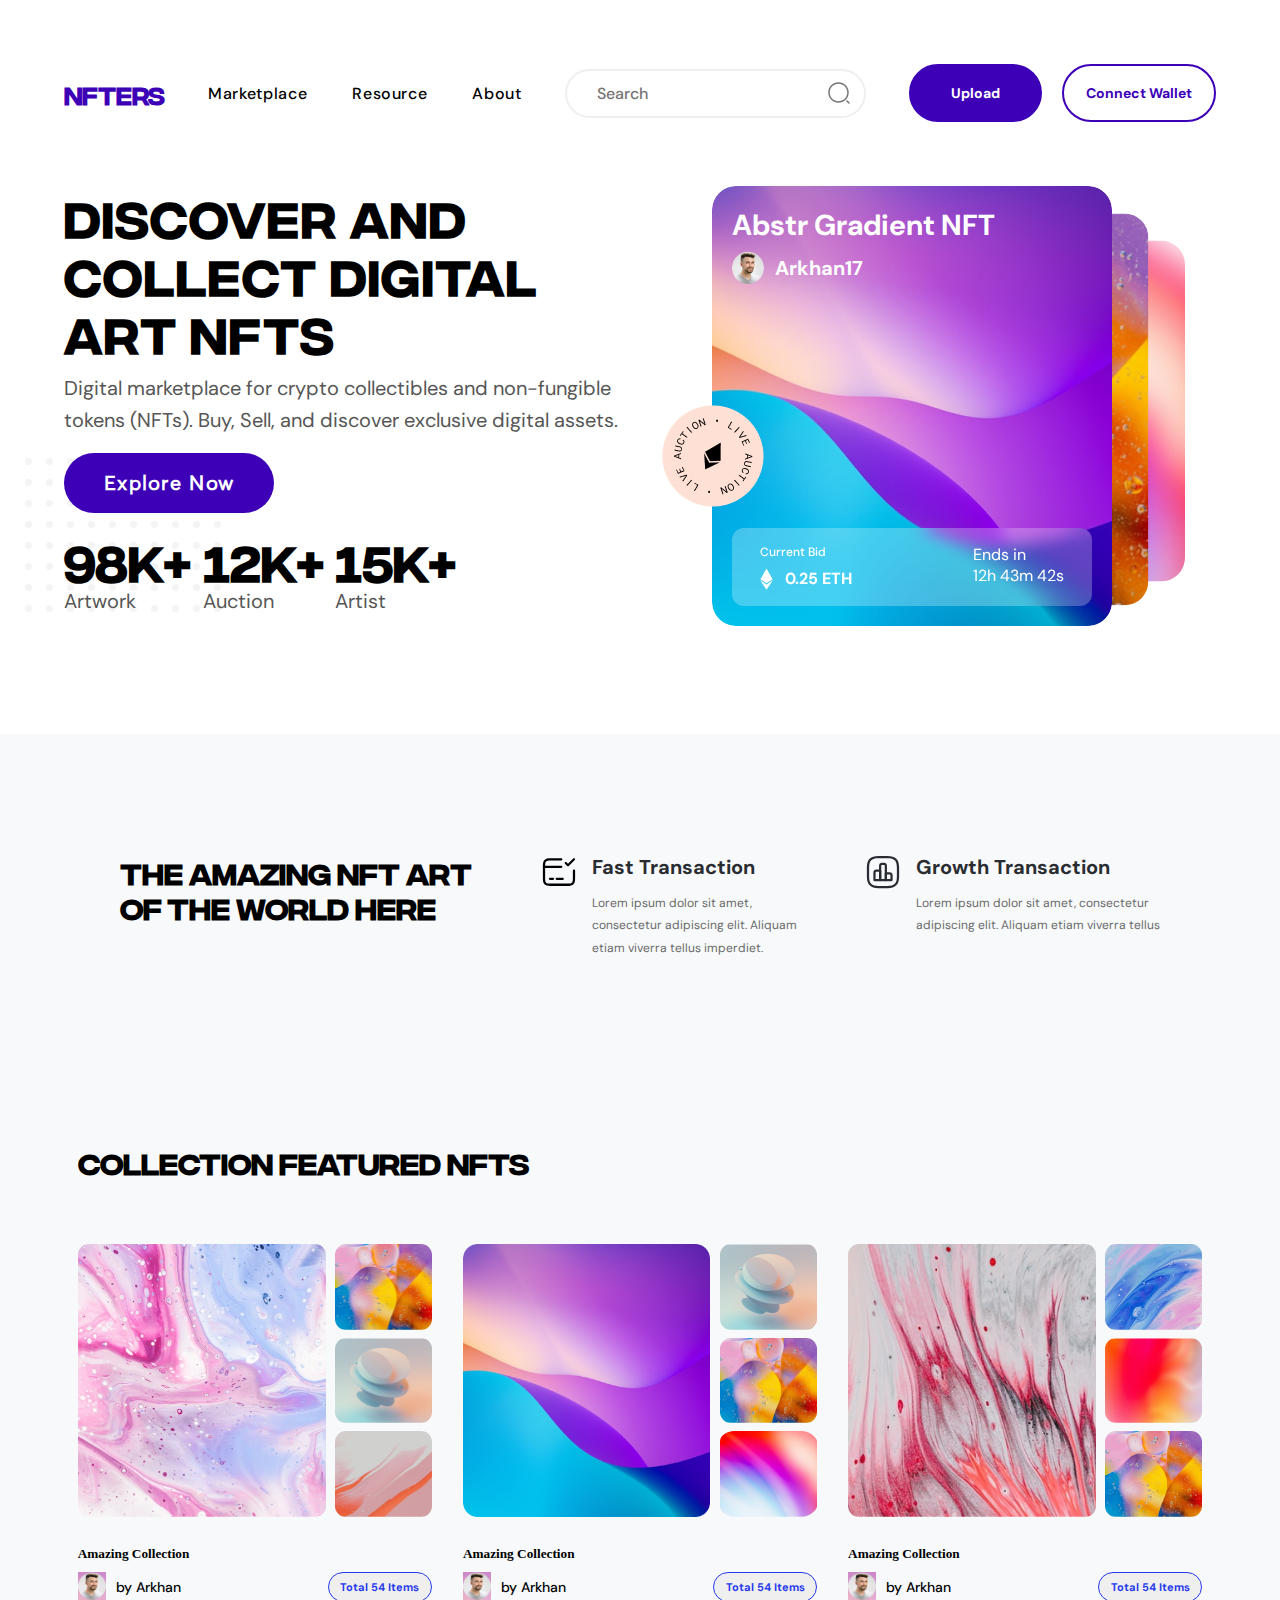
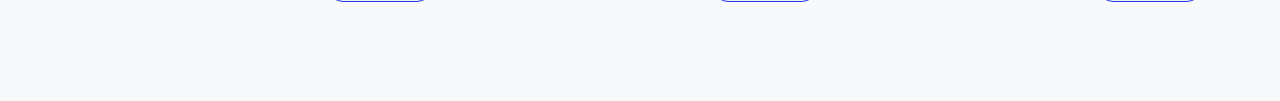
==== index.html @ 4dce80c6 "changes" ====
<!DOCTYPE html>
<html lang="en">
  <head>
    <meta charset="UTF-8" />
    <meta name="viewport" content="width=device-width, initial-scale=1.0" />
    <title>FE3Project</title>
    <link rel="stylesheet" href="style.css" />
    <link rel="stylesheet" href="reset.css" />
  </head>
  <body>
    <div class="dots"><img src="hero_assets/Dot.png" alt="" /></div>
    <div class="top_menu">
      <a href="#" class="top_menu_logo">NFTERS</a>

      <img
        class="top_menu_toggle_icon_menu"
        src="top_menu_assets/icon-menu.svg"
        alt=""
      />

      <nav class="top_menu_nav" id="top-menu-nav-list">
        <ul class="top_menu_nav_list">
          <li class="top_menu_nav_list_item"><a href="#">Marketplace</a></li>
          <li class="top_menu_nav_list_item"><a href="#">Resource</a></li>
          <li class="top_menu_nav_list_item"><a href="#">About</a></li>
        </ul>
      </nav>
      <div class="top_menu_search_container">
        <input
          type="text"
          class="top_menu_search_container_input"
          placeholder="Search"
        />
        <img
          src="top_menu_assets/search-normal-1 1.svg"
          class="top_menu_search_container_icon"
        />
      </div>
      <div class="top_menu_btn">
        <button class="top_menu_btn_upload">Upload</button>
        <button class="top_menu_btn_connect">Connect Wallet</button>
      </div>
    </div>
    <div class="hero">
      <div class="hero_left">
        <div class="hero_left_title">DISCOVER AND COLLECT DIGITAL ART NFTS</div>
        <div class="hero_left_text">
          Digital marketplace for crypto collectibles and non-fungible tokens
          (NFTs). Buy, Sell, and discover exclusive digital assets.
        </div>
        <button class="hero_left_btn">Explore Now</button>
        <div class="hero_left_data">
          <div class="hero_left_data_item">
            98K+
            <div class="hero_left_data_item_sub">Artwork</div>
          </div>
          <div class="hero_left_data_item">
            12K+
            <div class="hero_left_data_item_sub">Auction</div>
          </div>
          <div class="hero_left_data_item">
            15K+
            <div class="hero_left_data_item_sub">Artist</div>
          </div>
        </div>
      </div>
      <div class="hero_right">
        <div class="hero_right_img3"></div>
        <div class="hero_right_img2"></div>
        <div class="hero_right_img1">
          <div class="hero_right_img1_ellipse">
            <img src="hero_assets/Group 83.png" alt="" />
          </div>
          <div class="hero_right_img1_box_top">
            <div class="hero_right_img1_box_top_title">Abstr Gradient NFT</div>
            <div class="hero_right_img1_box_top_user">
              <div class="hero_right_img1_box_top_user_img"></div>
              <div class="hero_right_img1_box_top_user_name">Arkhan17</div>
            </div>
          </div>
          <div class="hero_right_img1_box_down">
            <div class="hero_right_img1_box_down_overlay"></div>
            <div class="hero_right_img1_box_down_current">
              <div class="hero_right_img1_box_down_current_text">
                Current Bid
              </div>
              <div class="hero_right_img1_box_down_current_crypto">
                <img src="hero_assets/ethereum 2.svg" /><span
                  class="hero_right_img1_box_down_current_value"
                  >0.25 ETH</span
                >
              </div>
            </div>
            <div class="hero_right_img1_box_down_ends">
              <div class="hero_right_img_box_down_ends_text">Ends in</div>
              <div class="hero_right_img_box_down_ends_time">12h 43m 42s</div>
            </div>
          </div>
        </div>
      </div>
    </div>

    <!-- Amazing NFT -->
    <div class="amazing-nft">
      <div class="amazing-nft-left">
        <h1 class="amazing-nft-left-title">
          The amazing NFT art<br />of the world here
        </h1>
      </div>
      <div class="amazing-nft-center">
        <img
          class="amazing-nft-center-icon"
          src="./amazing_nft/card-tick.svg"
          alt=""
        />
        <div class="amazing-nft-center-text">
          <h3>Fast Transaction</h3>
          <p>
            Lorem ipsum dolor sit amet,<br />consectetur adipiscing elit.
            Aliquam<br />etiam viverra tellus imperdiet.
          </p>
        </div>
      </div>
      <div class="amazing-nft-right">
        <img
          class="amazing-nft-right-icon"
          src="./amazing_nft/chart-square.svg"
          alt=""
        />
        <div class="amazing-nft-right-text">
          <h3>Growth Transaction</h3>
          <p>
            Lorem ipsum dolor sit amet, consectetur<br />adipiscing elit.
            Aliquam etiam viverra tellus
          </p>
        </div>
      </div>
    </div>


    <!-- collection section -->
    <div class="collection">
      <div class="collection__site">
        <h3 class="hero_left_data_item2">Collection Featured NFTs</h3>
        <div class="collection__container">
          <div class="user_collection">
            <div class="user_collection__grid">
              <img class="large-img" src="hero_assets/unsplash-1.png" alt="">
              <div class="small-images">
                <img src="hero_assets/unsplash-2.png" alt="">
                <img src="hero_assets/unsplash-3.png" alt="">
                <img src="hero_assets/unsplash-4.png" alt="">
              </div>
            </div>
            <div class="user_collection__info">
              <h5 class="h5">Amazing Collection</h5>
              <div class="details">
                <div class="user-info">
                  <img src="hero_assets/Ellipse 95.png" alt="">
                  <div class="by">by Arkhan</div>
                </div>
                <button class="collectionBtn">Total 54 Items</button>
              </div>
            </div>
          </div>
  
          <div class="user_collection">
            <div class="user_collection__grid">
              <img class="large-img" src="hero_assets/unsplash_E8Ufcyxz514.png" alt="">
              <div class="small-images">
                <img src="hero_assets/unsplash-3.png" alt="">
                <img src="hero_assets/unsplash-2.png" alt="">
                <img src="hero_assets/unsplash-7.png" alt="">
              </div>
            </div>
            <div class="user_collection__info">
              <h5 class="h5">Amazing Collection</h5>
              <div class="details">
                <div class="user-info">
                  <img src="hero_assets/Ellipse 95.png" alt="">
                  <div class="by">by Arkhan</div>
                </div>
                <button class="collectionBtn">Total 54 Items</button>
              </div>
            </div>
          </div>
  
          <div class="user_collection">
            <div class="user_collection__grid">
              <img class="large-img" src="hero_assets/unsplash-8.png" alt="">
              <div class="small-images">
                <img src="hero_assets/unsplash-9.png" alt="">
                <img src="hero_assets/unsplash-10.png" alt="">
                <img src="hero_assets/unsplash-2.png" alt="">
              </div>
  
            </div>
            <div class="user_collection__info">
              <h5 class="h5">Amazing Collection</h5>
              <div class="details">
                <div class="user-info">
                  <img src="hero_assets/Ellipse 95.png" alt="">
                  <div class="by">by Arkhan</div>
                </div>
                <button class="collectionBtn">Total 54 Items</button>
              </div>
            </div>
          </div>
        </div>
      </div>
    </div>

  </body>
  <script src="script.js"></script>
</html>
---- style.css ----
@import url("https://fonts.googleapis.com/css2?family=DM+Sans:opsz,wght@9..40,400;9..40,500;9..40,600;9..40,700;9..40,800&display=swap");
@font-face {
  font-family: "Integral CF";
  src: url(fonts/IntegralCF-Regular.otf);
}
@font-face {
  font-family: "Averta Demo";
  src: url(fonts/AvertaDemo-Regular.otf);
}
/*Top Menu*/
/*Amaze NFT*/
/*Collection Over*/
/*Collection NFT*/
/*Discover*/
/*Footer*/
/*Top_Menu*/
.dots {
  position: absolute;
  transform: translate(25px, 394px);
  z-index: -1;
}

.top_menu {
  margin: 5%;
  display: flex;
  flex-wrap: wrap;
  justify-content: space-between;
  align-items: center;
  /*Nav*/
}
.top_menu_logo {
  font-family: "Integral CF", sans-serif;
  color: #3d00b7;
  font-size: 1.5rem;
  font-weight: 700;
  text-decoration: none;
}
.top_menu_toggle_icon_close_menu {
  display: none;
}
.top_menu_toggle_icon_menu {
  display: none;
}
.top_menu_nav_list {
  display: flex;
  gap: clamp(1rem, 5vh, 2.938rem);
  list-style: none;
  align-items: baseline;
  margin: 0;
  font-size: 1rem;
  font-weight: 500;
  letter-spacing: 0.64px;
  font-family: "DM Sans", sans-serif;
}
.top_menu_nav_list_item a {
  text-decoration: none;
  color: #000000;
}
.top_menu_nav_list_item a:hover {
  color: #3d00b7;
}
.top_menu_nav_list_item a:focus {
  color: #3d00b7;
}
.top_menu_search_container {
  display: flex;
  flex-wrap: wrap;
  align-items: center;
  gap: 10px;
  border: 2px solid #efefef;
  border-radius: 100px;
}
.top_menu_search_container_input {
  border: none;
  outline: none;
  color: #c0c0c0;
  font-family: "DM Sans", sans-serif;
  font-size: 1rem;
  font-weight: 500;
  margin: 12px 30px;
}
.top_menu_search_container_icon {
  width: 24px;
  height: 24px;
  margin-right: 13px;
}
.top_menu_btn {
  display: flex;
  gap: 20px;
}
.top_menu_btn button {
  border-radius: 60px;
  font-family: "DM Sans", sans-serif;
  font-size: 0.875rem;
  font-weight: 700;
}
.top_menu_btn_upload {
  background-color: #3d00b7;
  color: #ffffff;
  border: 2px solid #3d00b7;
  padding: 18px 40px;
}
.top_menu_btn_upload:hover {
  background-color: #ffffff;
  color: #3d00b7;
}
.top_menu_btn_connect {
  background-color: #ffffff;
  color: #3d00b7;
  border: 2px solid #3d00b7;
  padding: 18px 22px;
}
.top_menu_btn_connect:hover {
  color: #ffffff;
  background-color: #3d00b7;
}

/*Hero*/
.hero {
  margin: 5%;
  display: flex;
  flex-wrap: wrap-reverse;
  justify-content: space-between;
}
.hero_left {
  flex-basis: 50%;
}
.hero_left_title {
  font-size: 3rem;
  font-weight: 700;
  color: #000000;
  font-family: "Integral CF", sans-serif;
  letter-spacing: 2px;
  margin-bottom: 2%;
}
.hero_left_text {
  font-family: "DM Sans", sans-serif;
  color: #565656;
  font-size: 1.25rem;
  font-weight: 400;
  line-height: 160%;
  margin-bottom: 3%;
}
.hero_left_btn {
  background-color: #3d00b7;
  color: #ffffff;
  border: #3d00b7;
  padding: 18px 40px;
  border-radius: 60px;
  font-family: "Averta Demo", sans-serif;
  font-size: 1.25rem;
  font-weight: 700;
  letter-spacing: 1.3px;
  margin-bottom: 3%;
}
.hero_left_btn:hover {
  color: #3d00b7;
  background-color: #ffffff;
  border: 2px solid #3d00b7;
}
.hero_left_data {
  display: flex;
  gap: 2%;
}
.hero_left_data_item2 {
  font-family: "Integral CF", sans-serif;
  color: #000000;
  font-size: 1.8rem;
  font-weight: 700;
}
.hero_left_data_item {
  font-family: "Integral CF", sans-serif;
  color: #000000;
  font-size: 3rem;
  font-weight: 700;
}
.hero_left_data_item_sub {
  color: #565656;
  font-family: "DM Sans", sans-serif;
  font-size: 1.25rem;
  font-weight: 400;
}
.hero_right {
  display: flex;
  gap: 1%;
}
.hero_right_img3 {
  background-image: url(hero_assets/unsplash_tZCrFpSNiIQ.png);
  background-repeat: no-repeat;
  background-position: center;
  background-size: cover;
  border-radius: 24px;
  min-width: 310px;
  height: 341px;
}
.hero_right_img2 {
  background-image: url(hero_assets/unsplash_pVoEPpLw818.png);
  background-repeat: no-repeat;
  background-position: center;
  background-size: cover;
  border-radius: 24px;
  min-width: 356px;
  height: 391.6px;
}
.hero_right_img1 {
  position: relative;
  background-image: url(hero_assets/unsplash_E8Ufcyxz514.png);
  background-repeat: no-repeat;
  background-position: center;
  background-size: cover;
  border-radius: 24px;
  min-width: 400px;
  height: 440px;
}
.hero_right_img1_ellipse {
  position: absolute;
  bottom: 23%;
  left: -17%;
}
.hero_right_img1_box_top {
  font-family: "DM Sans", sans-serif;
  margin: 5%;
  color: #ffffff;
  font-weight: 700;
}
.hero_right_img1_box_top_title {
  font-size: 1.8rem;
  margin-bottom: 2%;
}
.hero_right_img1_box_top_user {
  display: flex;
  align-items: center;
  gap: 3%;
}
.hero_right_img1_box_top_user_name {
  font-size: 1.25rem;
}
.hero_right_img1_box_top_user_img {
  background-image: url(hero_assets/Ellipse\ 95.png);
  border-radius: 32.821px;
  width: 32px;
  height: 32.821px;
}
.hero_right_img1_box_down {
  color: #ffffff;
  font-family: "DM Sans", sans-serif;
  display: flex;
  position: absolute;
  inset: auto 0px 0px 0px;
  justify-content: space-between;
  padding: 4% 7%;
  margin: 5%;
  -webkit-backdrop-filter: blur(8px);
          backdrop-filter: blur(8px);
  border-radius: 12px;
  box-shadow: inset 0 0 0 200px rgba(255, 255, 255, 0.08);
}
.hero_right_img1_box_down_overlay {
  border-radius: 12px;
  position: absolute;
  top: 0;
  left: 0;
  width: 100%;
  height: 100%;
  background: rgba(255, 255, 255, 0.2);
}
.hero_right_img1_box_down_current {
  width: 50%;
}
.hero_right_img1_box_down_current_text {
  font-size: 0.75rem;
  font-weight: 500;
  margin-bottom: 5%;
}
.hero_right_img1_box_down_current_crypto {
  display: flex;
  gap: 8%;
}
.hero_right_img1_box_down_current_value {
  font-size: 1rem;
  font-weight: 700;
}
.hero_right_img1_box_down_ends_text {
  font-size: 0.75rem;
  font-weight: 500;
  margin-bottom: 5%;
}
.hero_right_img1_box_down_ends_time {
  font-size: 1rem;
  font-weight: 700;
}

@media (max-width: 600px) {
  .top_menu {
    margin-left: 11px;
    margin-right: 11px;
    margin-top: 11px;
    justify-content: space-between;
  }
  .top_menu_toggle_icon_menu {
    display: block;
  }
  .top_menu_nav {
    z-index: 0;
    display: none;
    inset: 0rem 0rem 0rem auto;
    background: #ffffff;
    width: 40%;
    box-shadow: 0 0 0.5em rgba(0, 0, 0, 0.25), 0 0 0 100vmax rgba(0, 0, 0, 0.75);
  }
  .top_menu_nav_list {
    flex-direction: column;
    gap: 13px;
    padding: 20px 20px 0 20px;
  }
  .top_menu_search_container {
    display: none;
  }
  .top_menu_btn {
    display: none;
  }
  .opened {
    display: block;
    position: absolute; /*attention*/
  }
  .active {
    display: block;
    z-index: 10;
  }
  .hide {
    display: none;
  }
  .hero_right_img1_ellipse {
    display: none;
  }
}
@media (max-width: 800px) {
  .top_menu {
    gap: 10%;
  }
  .top_menu_search_container {
    display: none;
  }
  .top_menu_btn {
    display: none;
  }
  .hero {
    flex-direction: column;
  }
  .hero_left {
    order: 1;
    display: flex;
    flex-direction: column;
  }
  .hero_left_title {
    order: 1;
  }
  .hero_left_text {
    order: 2;
  }
  .hero_left_data {
    order: 3;
  }
  .hero_left_btn {
    order: 4;
    display: block;
    margin: 5% auto;
  }
  .hero_right {
    flex-direction: column;
    order: 2;
    display: flex;
    gap: 2%;
    justify-content: center;
  }
}
@media (min-width: 1025px) {
  .hero_right_img3 {
    background-image: url(hero_assets/unsplash_tZCrFpSNiIQ.png);
    z-index: 10;
    width: 310px;
    height: 341px;
    position: absolute;
    transform: translate(-110%, 16%);
  }
  .hero_right_img2 {
    background-image: url(hero_assets/unsplash_pVoEPpLw818.png);
    z-index: 20;
    width: 356px;
    height: 391.6px;
    position: absolute;
    transform: translate(-119%, 7%);
  }
  .hero_right_img1 {
    position: absolute;
    background-image: url(hero_assets/unsplash_E8Ufcyxz514.png);
    z-index: 30;
    width: 400px;
    height: 440px;
    transform: translateX(-126%);
  }
}
.amazing-nft {
  margin-top: 120px;
  padding: 120px 120px;
  display: flex;
  justify-content: space-between;
  background: rgba(217, 224, 236, 0.2);
}
.amazing-nft-left-title {
  font-family: "Integral CF", sans-serif;
  color: #000000;
  font-size: 1.8rem;
  text-transform: uppercase;
  font-weight: 700;
}
.amazing-nft-center {
  display: inline;
}
.amazing-nft-center-icon {
  float: left;
  padding-right: 15px;
}
.amazing-nft-center-text {
  float: right;
}
.amazing-nft-center-text h3 {
  padding-bottom: 12px;
  font-family: "DM Sans", sans-serif;
  color: #292d32;
  font-size: 1.25rem;
}
.amazing-nft-center-text p {
  font-family: "DM Sans", sans-serif;
  font-size: 0.75rem;
  color: #696969;
  line-height: 22.4px;
}
.amazing-nft-right {
  display: inline;
}
.amazing-nft-right-icon {
  float: left;
  padding-right: 15px;
}
.amazing-nft-right-text {
  float: right;
}
.amazing-nft-right-text h3 {
  padding-bottom: 12px;
  font-family: "DM Sans", sans-serif;
  color: #292d32;
  font-size: 1.25rem;
}
.amazing-nft-right-text p {
  font-family: "DM Sans", sans-serif;
  font-size: 0.75rem;
  color: #696969;
  line-height: 22.4px;
}

.collection__site_h3 {
  width: 460px;
  height: 34px;
  flex-grow: 0;
  /* margin: 0 359px 55px 1px; */
  font-family: "Integral CF-bold";
  font-size: 28px;
  font-weight: bold;
  font-stretch: normal;
  font-style: normal;
  line-height: normal;
  letter-spacing: normal;
  text-align: left;
  color: #000;
}

.collection {
  background-color: rgba(217, 224, 236, 0.2);
}
.collection__site {
  max-width: 1440px;
  padding: 0 clamp(0.625rem, -16.2981rem + 26.4423vw, 7.5rem);
  margin: 0 auto;
  padding-top: 65px;
  padding-bottom: 99px;
  display: flex;
  flex-direction: column;
  gap: 65px;
}
.collection__container {
  display: flex;
  gap: 31px;
}
@media screen and (max-width: 768px) {
  .collection__container {
    flex-direction: column;
  }
}
.collection .user_collection {
  display: flex;
  flex: 1;
  flex-direction: column;
  max-width: 378.61px;
  gap: 29.34px;
}
@media screen and (max-width: 768px) {
  .collection .user_collection {
    max-width: 100%;
  }
}
.collection .user_collection__grid {
  display: flex;
  gap: 9.17px;
}
@media screen and (max-width: 1024px) {
  .collection .user_collection__grid {
    flex-direction: column;
  }
}
.collection .user_collection__grid .large-img {
  width: 70%;
  height: 272.27px;
  -o-object-fit: cover;
     object-fit: cover;
  border-radius: 11px;
}
@media screen and (max-width: 1024px) {
  .collection .user_collection__grid .large-img {
    width: 100%;
  }
}
.collection .user_collection__grid .small-images {
  width: 30%;
  display: flex;
  flex-direction: column;
  gap: 8.25px;
}
@media screen and (max-width: 1024px) {
  .collection .user_collection__grid .small-images {
    width: 100%;
    flex-direction: row;
  }
}
.collection .user_collection__grid .small-images img {
  height: 85.26px;
  -o-object-fit: cover;
     object-fit: cover;
  border-radius: 11px;
}
@media screen and (max-width: 1024px) {
  .collection .user_collection__grid .small-images img {
    display: flex;
    width: 33.33%;
  }
}
.collection .user_collection__info {
  display: flex;
  flex-direction: column;
  gap: 10px;
}
.collection .user_collection__info .details {
  display: flex;
  justify-content: space-between;
}
.collection .user_collection__info .user-info {
  display: flex;
  gap: 10px;
}
.collection .user_collection__info .user-info img {
  width: 28px;
  height: 28px;
}
.collection .user_collection__info .user-info .by {
  font-family: "DM Sans", sans-serif;
  font-weight: 500;
  font-size: 0.875rem;
  color: #000;
  align-self: center;
}

.collectionBtn {
  font-family: "DM Sans", sans-serif;
  font-weight: 700;
  border-radius: 60px;
  border: 1px solid #2639ed;
  color: var(--palatinate-blue, #2639ed);
  font-size: 0.68756rem;
  font-style: normal;
  line-height: normal;
  padding: 7.17px 11.41px;
  height: 30px;
}
.collectionBtn:hover {
  color: #fff;
  background-color: #2639ed;
}/*# sourceMappingURL=style.css.map */
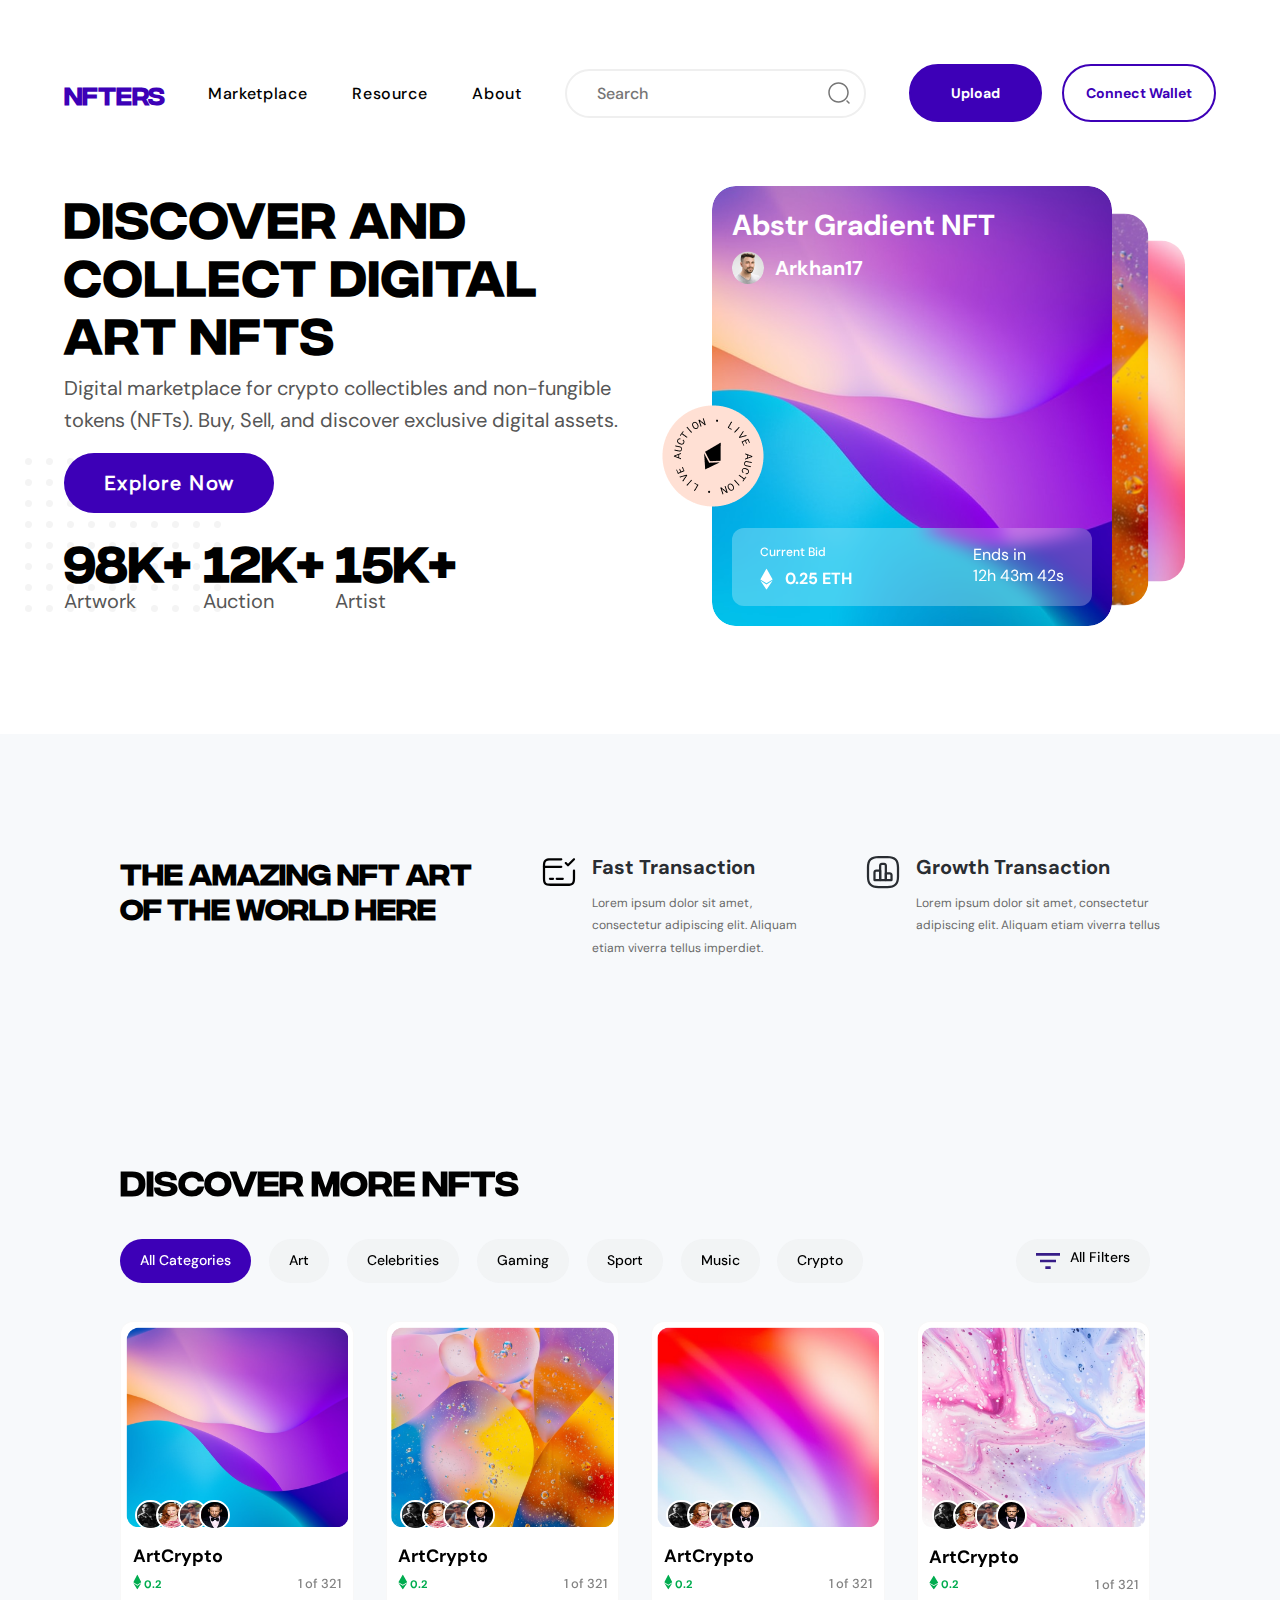
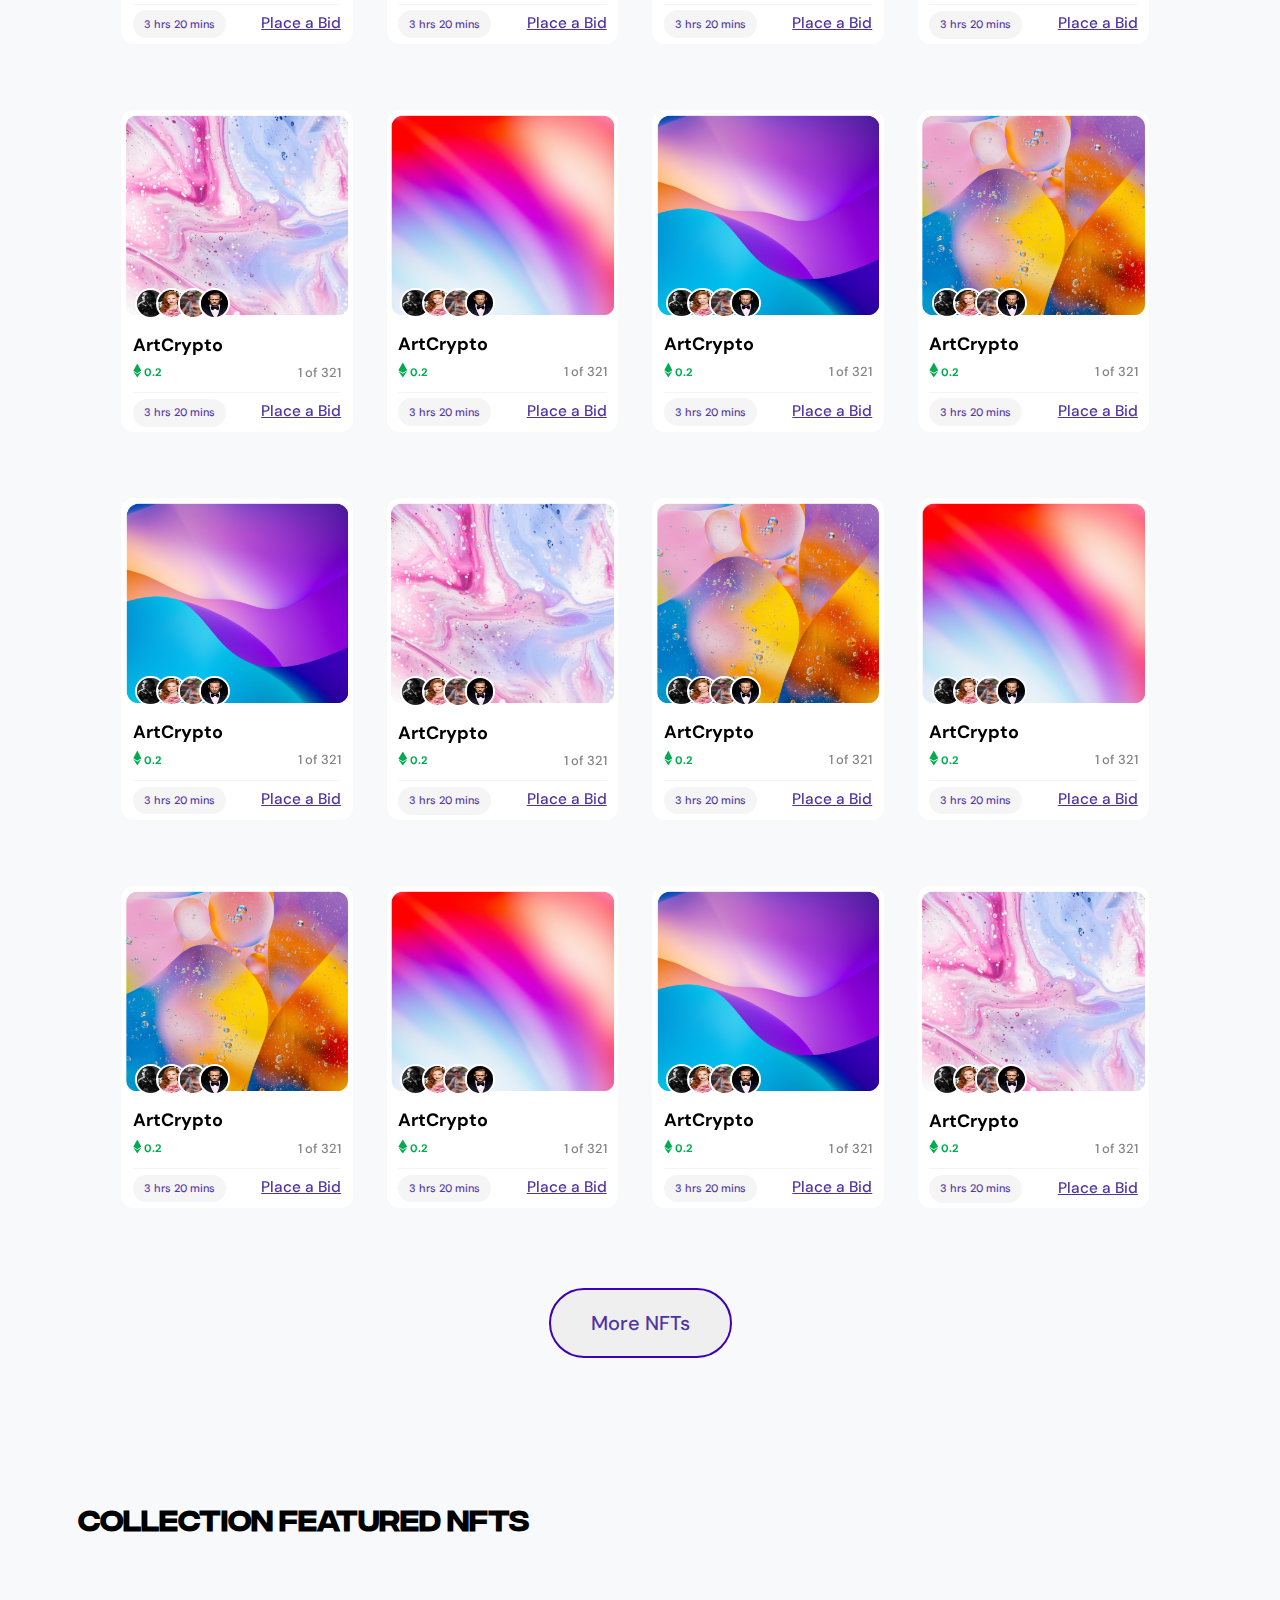
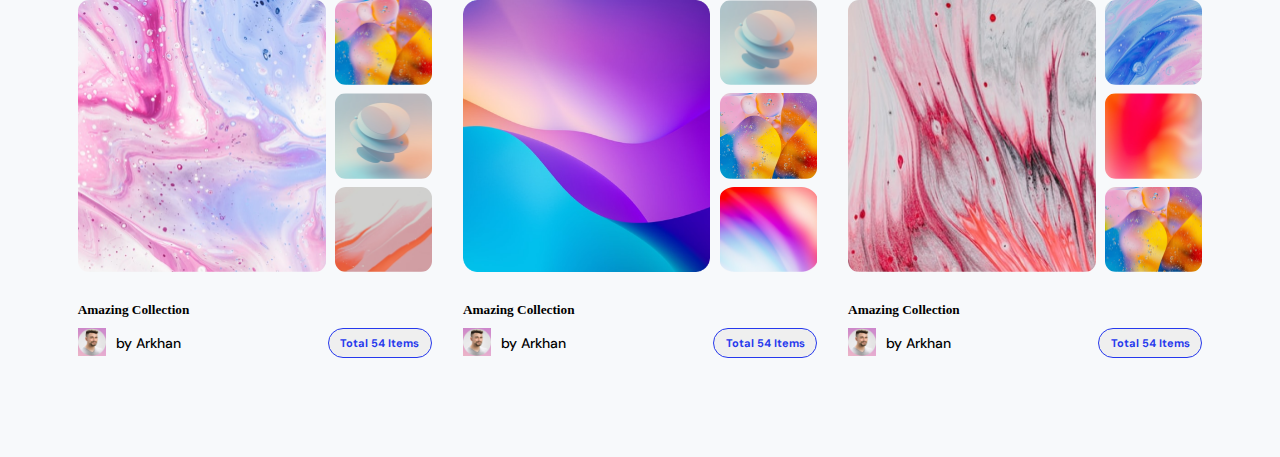
==== commit bda03798: "changes" ====
--- a/index.html
+++ b/index.html
@@ -137,6 +137,84 @@
       </div>
     </div>
 
+    <!-- Discover more NFTS -->
+    <div class="disc-nft">
+      <div class="disc-nft-ctr">
+        <div class="disc-nft-ctr-header">
+          <h3 class="disc-nft-ctr-header-title">DISCOVER MORE NFTS</h3>
+        </div>
+        <div class="disc-nft-ctr-cat">
+          <!-- Tab links -->
+          <div class="disc-nft-ctr-cat-tab">
+            <div class="disc-nft-ctr-cat-tab-left">
+              <button class="disc-nft-ctr-cat-tab-left-tablinks" id="defaultTab"><span>All Categories</span></button>
+              <button class="disc-nft-ctr-cat-tab-left-tablinks">Art</button>
+              <button class="disc-nft-ctr-cat-tab-left-tablinks">Celebrities</button>
+              <button class="disc-nft-ctr-cat-tab-left-tablinks">Gaming</button>
+              <button class="disc-nft-ctr-cat-tab-left-tablinks">Sport</button>
+              <button class="disc-nft-ctr-cat-tab-left-tablinks">Music</button>
+              <button class="disc-nft-ctr-cat-tab-left-tablinks">Crypto</button>
+            </div>
+  
+            <div class="disc-nft-ctr-cat-tab-right">
+              <button class="disc-nft-ctr-cat-tab-right-filter">
+                <img class="disc-nft-ctr-cat-tab-right-filter-img"
+                  src="discover_more_nfts_assets/images/filter-results-button-1.svg" alt="nft filter image">
+                  <span>All Filters</span>
+              </button>
+            </div>
+          </div>
+  
+          <!-- Tab content -->
+          <div id="allcategories" class="disc-nft-ctr-cat-tabcontent">
+            <div class="disc-nft-ctr-cat-tabcontent-box">
+  
+            </div>
+          </div>
+  
+          <div id="art" class="disc-nft-ctr-cat-tabcontent">
+            <div class="disc-nft-ctr-cat-tabcontent-box">
+  
+            </div>
+          </div>
+  
+          <div id="celebrities" class="disc-nft-ctr-cat-tabcontent">
+            <div class="disc-nft-ctr-cat-tabcontent-box">
+  
+            </div>
+          </div>
+  
+          <div id="gaming" class="disc-nft-ctr-cat-tabcontent">
+            <div class="disc-nft-ctr-cat-tabcontent-box">
+  
+            </div>
+          </div>
+  
+          <div id="sport" class="disc-nft-ctr-cat-tabcontent">
+            <div class="disc-nft-ctr-cat-tabcontent-box">
+  
+            </div>
+          </div>
+  
+          <div id="music" class="disc-nft-ctr-cat-tabcontent">
+            <div class="disc-nft-ctr-cat-tabcontent-box">
+  
+            </div>
+          </div>
+  
+          <div id="crypto" class="disc-nft-ctr-cat-tabcontent">
+            <div class="disc-nft-ctr-cat-tabcontent-box">
+  
+            </div>
+          </div>
+        </div>
+      </div>
+      <div class="disc-nft-more">
+        <button class="disc-nft-more-btn">More NFTs</button>
+      </div>
+    </div>
+    <!-- End discover more nfts -->
+
 
     <!-- collection section -->
     <div class="collection">
--- a/style.css
+++ b/style.css
@@ -594,4 +594,1306 @@
 .collectionBtn:hover {
   color: #fff;
   background-color: #2639ed;
-}/*# sourceMappingURL=style.css.map */+}
+
+.collection__site_h3 {
+  width: 460px;
+  height: 34px;
+  flex-grow: 0;
+  /* margin: 0 359px 55px 1px; */
+  font-family: "Integral CF-bold";
+  font-size: 28px;
+  font-weight: bold;
+  font-stretch: normal;
+  font-style: normal;
+  line-height: normal;
+  letter-spacing: normal;
+  text-align: left;
+  color: #000;
+}
+
+.collection {
+  background-color: rgba(217, 224, 236, 0.2);
+}
+.collection__site {
+  max-width: 1440px;
+  padding: 0 clamp(0.625rem, -16.2981rem + 26.4423vw, 7.5rem);
+  margin: 0 auto;
+  padding-top: 65px;
+  padding-bottom: 99px;
+  display: flex;
+  flex-direction: column;
+  gap: 65px;
+}
+.collection__container {
+  display: flex;
+  gap: 31px;
+}
+@media screen and (max-width: 768px) {
+  .collection__container {
+    flex-direction: column;
+  }
+}
+.collection .user_collection {
+  display: flex;
+  flex: 1;
+  flex-direction: column;
+  max-width: 378.61px;
+  gap: 29.34px;
+}
+@media screen and (max-width: 768px) {
+  .collection .user_collection {
+    max-width: 100%;
+  }
+}
+.collection .user_collection__grid {
+  display: flex;
+  gap: 9.17px;
+}
+@media screen and (max-width: 1024px) {
+  .collection .user_collection__grid {
+    flex-direction: column;
+  }
+}
+.collection .user_collection__grid .large-img {
+  width: 70%;
+  height: 272.27px;
+  -o-object-fit: cover;
+     object-fit: cover;
+  border-radius: 11px;
+}
+@media screen and (max-width: 1024px) {
+  .collection .user_collection__grid .large-img {
+    width: 100%;
+  }
+}
+.collection .user_collection__grid .small-images {
+  width: 30%;
+  display: flex;
+  flex-direction: column;
+  gap: 8.25px;
+}
+@media screen and (max-width: 1024px) {
+  .collection .user_collection__grid .small-images {
+    width: 100%;
+    flex-direction: row;
+  }
+}
+.collection .user_collection__grid .small-images img {
+  height: 85.26px;
+  -o-object-fit: cover;
+     object-fit: cover;
+  border-radius: 11px;
+}
+@media screen and (max-width: 1024px) {
+  .collection .user_collection__grid .small-images img {
+    display: flex;
+    width: 33.33%;
+  }
+}
+.collection .user_collection__info {
+  display: flex;
+  flex-direction: column;
+  gap: 10px;
+}
+.collection .user_collection__info .details {
+  display: flex;
+  justify-content: space-between;
+}
+.collection .user_collection__info .user-info {
+  display: flex;
+  gap: 10px;
+}
+.collection .user_collection__info .user-info img {
+  width: 28px;
+  height: 28px;
+}
+.collection .user_collection__info .user-info .by {
+  font-family: "DM Sans", sans-serif;
+  font-weight: 500;
+  font-size: 0.875rem;
+  color: #000;
+  align-self: center;
+}
+
+.collectionBtn {
+  font-family: "DM Sans", sans-serif;
+  font-weight: 700;
+  border-radius: 60px;
+  border: 1px solid #2639ed;
+  color: var(--palatinate-blue, #2639ed);
+  font-size: 0.68756rem;
+  font-style: normal;
+  line-height: normal;
+  padding: 7.17px 11.41px;
+  height: 30px;
+}
+.collectionBtn:hover {
+  color: #fff;
+  background-color: #2639ed;
+}
+
+/* Discover More NFTs */
+.disc-nft {
+  width: 100%;
+  height: 100%;
+  background: rgba(217, 224, 236, 0.2);
+  -webkit-backdrop-filter: blur(25px);
+          backdrop-filter: blur(25px);
+  overflow-x: hidden;
+}
+.disc-nft-ctr {
+  width: 100%;
+  display: flex;
+  flex-flow: column nowrap;
+  margin: 40px 120px 47px 120px;
+}
+@media (max-width: 1220px) and (min-width: 1201px) {
+  .disc-nft-ctr {
+    margin: 40px 100px 47px 100px;
+  }
+}
+@media (max-width: 1200px) and (min-width: 1024px) {
+  .disc-nft-ctr {
+    margin: 40px 80px 47px 80px;
+  }
+}
+@media (max-width: 1023px) and (min-width: 801px) {
+  .disc-nft-ctr {
+    margin: 40px 60px 47px 60px;
+  }
+}
+@media (max-width: 800px) and (min-width: 601px) {
+  .disc-nft-ctr {
+    margin: 40px 40px 47px 40px;
+  }
+}
+@media (max-width: 600px) and (min-width: 481px) {
+  .disc-nft-ctr {
+    margin: 40px 20px 47px 20px;
+  }
+}
+@media (max-width: 480px) {
+  .disc-nft-ctr {
+    margin: 40px 20px 47px 20px;
+  }
+}
+.disc-nft-ctr-header {
+  width: 100%;
+  display: flex;
+  flex-flow: row wrap;
+  justify-content: flex-start;
+  margin: 40px 0 0 0;
+}
+.disc-nft-ctr-header-title {
+  color: #000;
+  font-family: "Integral CF", sans-serif;
+  font-size: 2.125rem;
+  font-style: normal;
+  font-weight: 700;
+  line-height: normal;
+}
+@media (max-width: 1220px) and (min-width: 1201px) {
+  .disc-nft-ctr-header-title {
+    font-size: 2.125rem;
+  }
+}
+@media (max-width: 1200px) and (min-width: 1024px) {
+  .disc-nft-ctr-header-title {
+    font-size: 2rem;
+  }
+}
+@media (max-width: 1023px) and (min-width: 801px) {
+  .disc-nft-ctr-header-title {
+    font-size: 1.875rem;
+  }
+}
+@media (max-width: 800px) and (min-width: 601px) {
+  .disc-nft-ctr-header-title {
+    font-size: 1.8rem;
+  }
+}
+@media (max-width: 600px) and (min-width: 481px) {
+  .disc-nft-ctr-header-title {
+    font-size: 1.625rem;
+  }
+}
+@media (max-width: 480px) {
+  .disc-nft-ctr-header-title {
+    font-size: 1.5rem;
+  }
+}
+.disc-nft-ctr-cat {
+  width: 100%;
+  display: flex;
+  flex-flow: column nowrap;
+  justify-content: flex-start;
+}
+.disc-nft-ctr-cat-tab {
+  overflow: hidden;
+  display: flex;
+  flex-flow: row wrap;
+  justify-content: space-between;
+  margin-top: 3%;
+}
+@media (max-width: 1220px) and (min-width: 1201px) {
+  .disc-nft-ctr-cat-tab {
+    width: 100%;
+  }
+}
+@media (max-width: 1200px) and (min-width: 1024px) {
+  .disc-nft-ctr-cat-tab {
+    width: 100%;
+  }
+}
+@media (max-width: 1023px) and (min-width: 801px) {
+  .disc-nft-ctr-cat-tab {
+    width: 100%;
+  }
+}
+@media (max-width: 800px) and (min-width: 601px) {
+  .disc-nft-ctr-cat-tab {
+    width: 100%;
+  }
+}
+@media (max-width: 600px) and (min-width: 481px) {
+  .disc-nft-ctr-cat-tab {
+    width: 100%;
+  }
+}
+@media (max-width: 480px) {
+  .disc-nft-ctr-cat-tab {
+    width: 100%;
+  }
+}
+.disc-nft-ctr-cat-tab-left {
+  width: 70%;
+  display: flex;
+  flex-flow: row wrap;
+  gap: 2%;
+}
+@media (max-width: 1220px) and (min-width: 1201px) {
+  .disc-nft-ctr-cat-tab-left {
+    width: 70%;
+    max-width: 70%;
+    display: flex;
+    flex-flow: row nowrap;
+    justify-content: flex-start;
+    align-items: center;
+    gap: 16px;
+    overflow-y: hidden;
+    overflow-x: scroll;
+  }
+}
+@media (max-width: 1200px) and (min-width: 1024px) {
+  .disc-nft-ctr-cat-tab-left {
+    width: 55%;
+    max-width: 55%;
+    display: flex;
+    flex-flow: row nowrap;
+    justify-content: flex-start;
+    align-items: center;
+    gap: 16px;
+    overflow-y: hidden;
+    overflow-x: scroll;
+  }
+}
+@media (max-width: 1023px) and (min-width: 801px) {
+  .disc-nft-ctr-cat-tab-left {
+    width: 55%;
+    max-width: 55%;
+    display: flex;
+    flex-flow: row nowrap;
+    justify-content: flex-start;
+    align-items: center;
+    gap: 16px;
+    overflow-y: hidden;
+    overflow-x: scroll;
+  }
+}
+@media (max-width: 800px) and (min-width: 601px) {
+  .disc-nft-ctr-cat-tab-left {
+    width: 60%;
+    max-width: 60%;
+    display: flex;
+    flex-flow: row nowrap;
+    justify-content: flex-start;
+    align-items: center;
+    gap: 16px;
+    overflow-y: hidden;
+    overflow-x: scroll;
+  }
+}
+@media (max-width: 600px) and (min-width: 481px) {
+  .disc-nft-ctr-cat-tab-left {
+    width: 50%;
+    max-width: 50%;
+    display: flex;
+    flex-flow: row nowrap;
+    justify-content: flex-start;
+    align-items: center;
+    gap: 16px;
+    overflow-y: hidden;
+    overflow-x: scroll;
+  }
+}
+@media (max-width: 480px) {
+  .disc-nft-ctr-cat-tab-left {
+    width: 45%;
+    max-width: 45%;
+    display: flex;
+    flex-flow: row nowrap;
+    justify-content: flex-start;
+    align-items: center;
+    overflow-y: hidden;
+    overflow-x: scroll;
+  }
+}
+.disc-nft-ctr-cat-tab-left-tablinks {
+  display: flex;
+  flex-flow: column nowrap;
+  justify-content: center;
+  align-items: center;
+  gap: 10px;
+  padding: 10px 20px;
+  color: #000;
+  font-family: "DM Sans", sans-serif;
+  font-size: 0.875rem;
+  font-style: normal;
+  font-weight: 500;
+  line-height: 17.452px;
+  background: rgba(220, 220, 220, 0.2);
+  border-radius: 100px;
+  border: none;
+  outline: none;
+  cursor: pointer;
+  /*
+  @media(max-width: 1220px) and (min-width: 1201px) {
+
+  }
+  */
+}
+.disc-nft-ctr-cat-tab-left-tablinks:hover {
+  color: #ffffff;
+  background: #3D00B7;
+}
+.disc-nft-ctr-cat-tab-left-tablinks.active {
+  color: #ffffff;
+  background: #3D00B7;
+}
+@media (max-width: 1200px) and (min-width: 1024px) {
+  .disc-nft-ctr-cat-tab-left-tablinks {
+    height: 38px;
+    padding: 5px 35px;
+    font-size: 0.75rem;
+    line-height: 10px;
+    border-radius: 50px;
+  }
+  .disc-nft-ctr-cat-tab-left-tablinks span {
+    width: 80px;
+  }
+}
+@media (max-width: 1023px) and (min-width: 801px) {
+  .disc-nft-ctr-cat-tab-left-tablinks {
+    height: 38px;
+    padding: 5px 35px;
+    font-size: 0.75rem;
+    line-height: 10px;
+    border-radius: 50px;
+  }
+  .disc-nft-ctr-cat-tab-left-tablinks span {
+    width: 80px;
+  }
+}
+@media (max-width: 800px) and (min-width: 601px) {
+  .disc-nft-ctr-cat-tab-left-tablinks {
+    height: 38px;
+    padding: 5px 35px;
+    font-size: 0.75rem;
+    line-height: 10px;
+    border-radius: 50px;
+  }
+  .disc-nft-ctr-cat-tab-left-tablinks span {
+    width: 80px;
+  }
+}
+@media (max-width: 600px) and (min-width: 481px) {
+  .disc-nft-ctr-cat-tab-left-tablinks {
+    height: 38px;
+    padding: 5px 35px;
+    font-size: 0.75rem;
+    line-height: 10px;
+    border-radius: 50px;
+  }
+  .disc-nft-ctr-cat-tab-left-tablinks span {
+    width: 80px;
+  }
+}
+@media (max-width: 480px) {
+  .disc-nft-ctr-cat-tab-left-tablinks {
+    height: 38px;
+    padding: 5px 35px;
+    font-size: 0.75rem;
+    line-height: 10px;
+    border-radius: 50px;
+  }
+  .disc-nft-ctr-cat-tab-left-tablinks span {
+    width: 80px;
+  }
+}
+.disc-nft-ctr-cat-tab-right {
+  width: 30%;
+  display: flex;
+  flex-flow: row wrap;
+  /*
+  @media(max-width: 1220px) and (min-width: 1201px) {
+
+  }
+  */
+}
+@media (max-width: 1200px) and (min-width: 1024px) {
+  .disc-nft-ctr-cat-tab-right {
+    width: 45%;
+    display: flex;
+    flex-flow: row wrap;
+    justify-content: center;
+  }
+}
+@media (max-width: 1023px) and (min-width: 801px) {
+  .disc-nft-ctr-cat-tab-right {
+    width: 45%;
+    display: flex;
+    flex-flow: row wrap;
+    justify-content: center;
+  }
+}
+@media (max-width: 800px) and (min-width: 601px) {
+  .disc-nft-ctr-cat-tab-right {
+    width: 40%;
+    display: flex;
+    flex-flow: row wrap;
+    justify-content: center;
+  }
+}
+@media (max-width: 600px) and (min-width: 481px) {
+  .disc-nft-ctr-cat-tab-right {
+    width: 50%;
+    display: flex;
+    flex-flow: row wrap;
+    justify-content: center;
+  }
+}
+@media (max-width: 480px) {
+  .disc-nft-ctr-cat-tab-right {
+    width: 55%;
+    display: flex;
+    flex-flow: row wrap;
+    justify-content: center;
+  }
+}
+.disc-nft-ctr-cat-tab-right-filter {
+  display: flex;
+  flex-flow: row wrap;
+  justify-content: flex-end;
+  gap: 10px;
+  padding: 10px 20px;
+  font-family: "DM Sans", sans-serif;
+  color: #000;
+  font-size: 14px;
+  font-style: normal;
+  font-weight: 500;
+  line-height: 17.452px;
+  background: rgba(220, 220, 220, 0.2);
+  border-radius: 100px;
+  border: none;
+  outline: none;
+  cursor: pointer;
+  /*
+  @media(max-width: 1220px) and (min-width: 1201px) {
+
+  }
+  */
+}
+.disc-nft-ctr-cat-tab-right-filter:hover, .disc-nft-ctr-cat-tab-right-filter.active {
+  color: #ffffff;
+  background: #3D00B7;
+}
+.disc-nft-ctr-cat-tab-right-filter-img {
+  width: 24px;
+  height: 24px;
+  filter: none;
+}
+.disc-nft-ctr-cat-tab-right-filter-img:hover, .disc-nft-ctr-cat-tab-right-filter-img.active {
+  filter: invert(100%) sepia(0%) saturate(0%) hue-rotate(0deg) brightness(100%) contrast(100%);
+}
+.disc-nft-ctr-cat-tab-right-filter:hover .disc-nft-ctr-cat-tab-right-filter-img, .disc-nft-ctr-cat-tab-right-filter.active .disc-nft-ctr-cat-tab-right-filter-img {
+  filter: invert(100%) sepia(0%) saturate(0%) hue-rotate(0deg) brightness(100%) contrast(100%);
+}
+@media (max-width: 1200px) and (min-width: 1024px) {
+  .disc-nft-ctr-cat-tab-right-filter {
+    height: 38px;
+    padding: 5px 35px;
+    font-size: 0.75rem;
+    line-height: 10px;
+    border-radius: 50px;
+  }
+  .disc-nft-ctr-cat-tab-right-filter span {
+    position: relative;
+    top: 8px;
+  }
+  .disc-nft-ctr-cat-tab-right-filter-img {
+    width: 20px;
+    height: 20px;
+    position: relative;
+    top: 4px;
+  }
+}
+@media (max-width: 1023px) and (min-width: 801px) {
+  .disc-nft-ctr-cat-tab-right-filter {
+    height: 38px;
+    padding: 5px 35px;
+    font-size: 0.75rem;
+    line-height: 10px;
+    border-radius: 50px;
+  }
+  .disc-nft-ctr-cat-tab-right-filter span {
+    position: relative;
+    top: 8px;
+  }
+  .disc-nft-ctr-cat-tab-right-filter-img {
+    width: 20px;
+    height: 20px;
+    position: relative;
+    top: 4px;
+  }
+}
+@media (max-width: 800px) and (min-width: 601px) {
+  .disc-nft-ctr-cat-tab-right-filter {
+    height: 38px;
+    padding: 5px 35px;
+    font-size: 0.75rem;
+    line-height: 10px;
+    border-radius: 50px;
+  }
+  .disc-nft-ctr-cat-tab-right-filter span {
+    position: relative;
+    top: 8px;
+  }
+  .disc-nft-ctr-cat-tab-right-filter-img {
+    width: 20px;
+    height: 20px;
+    position: relative;
+    top: 4px;
+  }
+}
+@media (max-width: 600px) and (min-width: 481px) {
+  .disc-nft-ctr-cat-tab-right-filter {
+    height: 38px;
+    padding: 5px 35px;
+    font-size: 0.75rem;
+    line-height: 10px;
+    border-radius: 50px;
+  }
+  .disc-nft-ctr-cat-tab-right-filter span {
+    position: relative;
+    top: 8px;
+  }
+  .disc-nft-ctr-cat-tab-right-filter-img {
+    width: 20px;
+    height: 20px;
+    position: relative;
+    top: 4px;
+  }
+}
+@media (max-width: 480px) {
+  .disc-nft-ctr-cat-tab-right-filter {
+    height: 38px;
+    padding: 5px 35px;
+    font-size: 0.75rem;
+    line-height: 10px;
+    border-radius: 50px;
+  }
+  .disc-nft-ctr-cat-tab-right-filter span {
+    position: relative;
+    top: 8px;
+  }
+  .disc-nft-ctr-cat-tab-right-filter-img {
+    width: 20px;
+    height: 20px;
+    position: relative;
+    top: 4px;
+  }
+}
+.disc-nft-ctr-cat-tabcontent {
+  display: none;
+  width: 83%;
+  padding: 0.5% 0 0 0;
+  overflow: hidden;
+}
+@media (max-width: 1220px) and (min-width: 1201px) {
+  .disc-nft-ctr-cat-tabcontent {
+    width: 82%;
+  }
+}
+@media (max-width: 1200px) and (min-width: 1024px) {
+  .disc-nft-ctr-cat-tabcontent {
+    width: 86%;
+  }
+}
+@media (max-width: 1023px) and (min-width: 801px) {
+  .disc-nft-ctr-cat-tabcontent {
+    width: 86%;
+  }
+}
+@media (max-width: 800px) and (min-width: 601px) {
+  .disc-nft-ctr-cat-tabcontent {
+    width: 90%;
+  }
+}
+@media (max-width: 600px) and (min-width: 481px) {
+  .disc-nft-ctr-cat-tabcontent {
+    width: 92%;
+  }
+}
+@media (max-width: 480px) {
+  .disc-nft-ctr-cat-tabcontent {
+    width: 100%;
+  }
+}
+.disc-nft-ctr-cat-tabcontent-box {
+  display: flex;
+  flex-flow: row wrap;
+  justify-content: flex-start;
+  gap: 2% 3%;
+}
+.disc-nft-ctr-cat-tabcontent-box-card {
+  width: 22%;
+  height: 100%;
+  border-radius: 13.165px;
+  border: 1.097px solid rgba(242, 242, 242, 0.5);
+  background: #ffffff;
+  margin: 3% 0;
+}
+@media (max-width: 1220px) and (min-width: 1201px) {
+  .disc-nft-ctr-cat-tabcontent-box-card {
+    width: 30%;
+  }
+}
+@media (max-width: 1200px) and (min-width: 1024px) {
+  .disc-nft-ctr-cat-tabcontent-box-card {
+    width: 48%;
+    height: 100%;
+    border-radius: 13.165px;
+    border: 1.097px solid rgba(242, 242, 242, 0.5);
+    background: #ffffff;
+    margin: 3% 0;
+  }
+}
+@media (max-width: 1023px) and (min-width: 801px) {
+  .disc-nft-ctr-cat-tabcontent-box-card {
+    width: 46%;
+    height: 100%;
+    border-radius: 13.165px;
+    border: 1.097px solid rgba(242, 242, 242, 0.5);
+    background: #ffffff;
+    margin: 3% 0;
+  }
+}
+@media (max-width: 800px) and (min-width: 601px) {
+  .disc-nft-ctr-cat-tabcontent-box-card {
+    width: 44%;
+    height: 100%;
+    border-radius: 13.165px;
+    border: 1.097px solid rgba(242, 242, 242, 0.5);
+    background: #ffffff;
+    margin: 3% 0;
+  }
+}
+@media (max-width: 600px) and (min-width: 481px) {
+  .disc-nft-ctr-cat-tabcontent-box-card {
+    width: 100%;
+    height: 100%;
+    border-radius: 13.165px;
+    border: 1.097px solid rgba(242, 242, 242, 0.5);
+    background: #ffffff;
+    margin: 3% 0;
+  }
+}
+@media (max-width: 480px) {
+  .disc-nft-ctr-cat-tabcontent-box-card {
+    width: 90%;
+    height: 100%;
+    border-radius: 13.165px;
+    border: 1.097px solid rgba(242, 242, 242, 0.5);
+    background: #ffffff;
+    margin: 3% 0;
+  }
+}
+.disc-nft-ctr-cat-tabcontent-box-card-image {
+  width: 100%;
+  height: 70%;
+  border-radius: inherit;
+}
+.disc-nft-ctr-cat-tabcontent-box-card-image-img {
+  width: 100%;
+  height: 100%;
+  padding: 2%;
+}
+.disc-nft-ctr-cat-tabcontent-box-card-users {
+  display: flex;
+  flex-flow: row wrap;
+  justify-content: flex-start;
+  align-items: center;
+  position: relative;
+  top: -3.5vh;
+}
+@media (max-width: 1220px) and (min-width: 1201px) {
+  .disc-nft-ctr-cat-tabcontent-box-card-users {
+    top: -3vh;
+  }
+}
+@media (max-width: 1200px) and (min-width: 1024px) {
+  .disc-nft-ctr-cat-tabcontent-box-card-users {
+    top: -6vh;
+  }
+}
+@media (max-width: 1023px) and (min-width: 801px) {
+  .disc-nft-ctr-cat-tabcontent-box-card-users {
+    top: -2vh;
+  }
+}
+@media (max-width: 800px) and (min-width: 601px) {
+  .disc-nft-ctr-cat-tabcontent-box-card-users {
+    top: -2vh;
+  }
+}
+@media (max-width: 600px) and (min-width: 481px) {
+  .disc-nft-ctr-cat-tabcontent-box-card-users {
+    top: -6vh;
+  }
+}
+@media (max-width: 480px) {
+  .disc-nft-ctr-cat-tabcontent-box-card-users {
+    top: -3vh;
+  }
+}
+.disc-nft-ctr-cat-tabcontent-box-card-users-img-1 {
+  width: 30.718px;
+  height: 30.718px;
+  flex-shrink: 0;
+  border-radius: 30.718px;
+  border: 2.194px solid #ffffff;
+  margin-left: 6%;
+  /*
+  @media(max-width: 1220px) and (min-width: 1201px) {}
+  */
+}
+@media (max-width: 1200px) and (min-width: 1024px) {
+  .disc-nft-ctr-cat-tabcontent-box-card-users-img-1 {
+    width: 60px;
+    height: 60px;
+    flex-shrink: 0;
+    border-radius: 30.718px;
+    border: 2.194px solid #ffffff;
+    margin-left: 6%;
+  }
+}
+@media (max-width: 1023px) and (min-width: 801px) {
+  .disc-nft-ctr-cat-tabcontent-box-card-users-img-1 {
+    width: 30.718px;
+    height: 30.718px;
+    flex-shrink: 0;
+    border-radius: 30.718px;
+    border: 2.194px solid #ffffff;
+    margin-left: 6%;
+  }
+}
+@media (max-width: 800px) and (min-width: 601px) {
+  .disc-nft-ctr-cat-tabcontent-box-card-users-img-1 {
+    width: 30.718px;
+    height: 30.718px;
+    flex-shrink: 0;
+    border-radius: 30.718px;
+    border: 2.194px solid #ffffff;
+    margin-left: 6%;
+  }
+}
+@media (max-width: 600px) and (min-width: 481px) {
+  .disc-nft-ctr-cat-tabcontent-box-card-users-img-1 {
+    width: 60px;
+    height: 60px;
+    flex-shrink: 0;
+    border-radius: 30.718px;
+    border: 2.194px solid #ffffff;
+    margin-left: 6%;
+  }
+}
+@media (max-width: 480px) {
+  .disc-nft-ctr-cat-tabcontent-box-card-users-img-1 {
+    width: 30.718px;
+    height: 30.718px;
+    flex-shrink: 0;
+    border-radius: 30.718px;
+    border: 2.194px solid #ffffff;
+    margin-left: 6%;
+  }
+}
+.disc-nft-ctr-cat-tabcontent-box-card-users-img-2 {
+  width: 30.718px;
+  height: 30.718px;
+  flex-shrink: 0;
+  border-radius: 30.718px;
+  border: 2.194px solid #ffffff;
+  position: relative;
+  left: -4%;
+}
+@media (max-width: 1200px) and (min-width: 1024px) {
+  .disc-nft-ctr-cat-tabcontent-box-card-users-img-2 {
+    width: 60px;
+    height: 60px;
+    flex-shrink: 0;
+    border-radius: 30.718px;
+    border: 2.194px solid #ffffff;
+    position: relative;
+    left: -6%;
+  }
+}
+@media (max-width: 1023px) and (min-width: 801px) {
+  .disc-nft-ctr-cat-tabcontent-box-card-users-img-2 {
+    width: 30.718px;
+    height: 30.718px;
+    flex-shrink: 0;
+    border-radius: 30.718px;
+    border: 2.194px solid #ffffff;
+    position: relative;
+    left: -4%;
+  }
+}
+@media (max-width: 800px) and (min-width: 601px) {
+  .disc-nft-ctr-cat-tabcontent-box-card-users-img-2 {
+    width: 30.718px;
+    height: 30.718px;
+    flex-shrink: 0;
+    border-radius: 30.718px;
+    border: 2.194px solid #ffffff;
+    position: relative;
+    left: -4%;
+  }
+}
+@media (max-width: 600px) and (min-width: 481px) {
+  .disc-nft-ctr-cat-tabcontent-box-card-users-img-2 {
+    width: 60px;
+    height: 60px;
+    flex-shrink: 0;
+    border-radius: 30.718px;
+    border: 2.194px solid #ffffff;
+    position: relative;
+    left: -6%;
+  }
+}
+@media (max-width: 480px) {
+  .disc-nft-ctr-cat-tabcontent-box-card-users-img-2 {
+    width: 30.718px;
+    height: 30.718px;
+    flex-shrink: 0;
+    border-radius: 30.718px;
+    border: 2.194px solid #ffffff;
+    position: relative;
+    left: -4%;
+  }
+}
+.disc-nft-ctr-cat-tabcontent-box-card-users-img-3 {
+  width: 30.718px;
+  height: 30.718px;
+  flex-shrink: 0;
+  border-radius: 30.718px;
+  border: 2.194px solid #ffffff;
+  position: relative;
+  left: -8%;
+}
+@media (max-width: 1200px) and (min-width: 1024px) {
+  .disc-nft-ctr-cat-tabcontent-box-card-users-img-3 {
+    width: 60px;
+    height: 60px;
+    flex-shrink: 0;
+    border-radius: 30.718px;
+    border: 2.194px solid #ffffff;
+    position: relative;
+    left: -10%;
+  }
+}
+@media (max-width: 1023px) and (min-width: 801px) {
+  .disc-nft-ctr-cat-tabcontent-box-card-users-img-3 {
+    width: 30.718px;
+    height: 30.718px;
+    flex-shrink: 0;
+    border-radius: 30.718px;
+    border: 2.194px solid #ffffff;
+    position: relative;
+    left: -8%;
+  }
+}
+@media (max-width: 800px) and (min-width: 601px) {
+  .disc-nft-ctr-cat-tabcontent-box-card-users-img-3 {
+    width: 30.718px;
+    height: 30.718px;
+    flex-shrink: 0;
+    border-radius: 30.718px;
+    border: 2.194px solid #ffffff;
+    position: relative;
+    left: -8%;
+  }
+}
+@media (max-width: 600px) and (min-width: 481px) {
+  .disc-nft-ctr-cat-tabcontent-box-card-users-img-3 {
+    width: 60px;
+    height: 60px;
+    flex-shrink: 0;
+    border-radius: 30.718px;
+    border: 2.194px solid #ffffff;
+    position: relative;
+    left: -10%;
+  }
+}
+@media (max-width: 480px) {
+  .disc-nft-ctr-cat-tabcontent-box-card-users-img-3 {
+    width: 30.718px;
+    height: 30.718px;
+    flex-shrink: 0;
+    border-radius: 30.718px;
+    border: 2.194px solid #ffffff;
+    position: relative;
+    left: -8%;
+  }
+}
+.disc-nft-ctr-cat-tabcontent-box-card-users-img-4 {
+  width: 30.718px;
+  height: 30.718px;
+  flex-shrink: 0;
+  border-radius: 30.718px;
+  border: 2.194px solid #ffffff;
+  position: relative;
+  left: -12%;
+}
+@media (max-width: 1200px) and (min-width: 1024px) {
+  .disc-nft-ctr-cat-tabcontent-box-card-users-img-4 {
+    width: 60px;
+    height: 60px;
+    flex-shrink: 0;
+    border-radius: 30.718px;
+    border: 2.194px solid #ffffff;
+    position: relative;
+    left: -14%;
+  }
+}
+@media (max-width: 1023px) and (min-width: 801px) {
+  .disc-nft-ctr-cat-tabcontent-box-card-users-img-4 {
+    width: 30.718px;
+    height: 30.718px;
+    flex-shrink: 0;
+    border-radius: 30.718px;
+    border: 2.194px solid #ffffff;
+    position: relative;
+    left: -12%;
+  }
+}
+@media (max-width: 800px) and (min-width: 601px) {
+  .disc-nft-ctr-cat-tabcontent-box-card-users-img-4 {
+    width: 30.718px;
+    height: 30.718px;
+    flex-shrink: 0;
+    border-radius: 30.718px;
+    border: 2.194px solid #ffffff;
+    position: relative;
+    left: -12%;
+  }
+}
+@media (max-width: 600px) and (min-width: 481px) {
+  .disc-nft-ctr-cat-tabcontent-box-card-users-img-4 {
+    width: 60px;
+    height: 60px;
+    flex-shrink: 0;
+    border-radius: 30.718px;
+    border: 2.194px solid #ffffff;
+    position: relative;
+    left: -14%;
+  }
+}
+@media (max-width: 480px) {
+  .disc-nft-ctr-cat-tabcontent-box-card-users-img-4 {
+    width: 30.718px;
+    height: 30.718px;
+    flex-shrink: 0;
+    border-radius: 30.718px;
+    border: 2.194px solid #ffffff;
+    position: relative;
+    left: -12%;
+  }
+}
+.disc-nft-ctr-cat-tabcontent-box-card-info {
+  display: flex;
+  flex-flow: column nowrap;
+  margin: 0 5%;
+}
+@media (max-width: 1220px) and (min-width: 1201px) {
+  .disc-nft-ctr-cat-tabcontent-box-card-info {
+    margin: 0 6%;
+  }
+}
+@media (max-width: 1200px) and (min-width: 1024px) {
+  .disc-nft-ctr-cat-tabcontent-box-card-info {
+    margin: 0 7%;
+  }
+}
+@media (max-width: 1023px) and (min-width: 801px) {
+  .disc-nft-ctr-cat-tabcontent-box-card-info {
+    margin: 0 5%;
+  }
+}
+@media (max-width: 800px) and (min-width: 601px) {
+  .disc-nft-ctr-cat-tabcontent-box-card-info {
+    margin: 0 5%;
+  }
+}
+@media (max-width: 600px) and (min-width: 481px) {
+  .disc-nft-ctr-cat-tabcontent-box-card-info {
+    margin: 0 7%;
+  }
+}
+@media (max-width: 480px) {
+  .disc-nft-ctr-cat-tabcontent-box-card-info {
+    margin: 0 5%;
+  }
+}
+.disc-nft-ctr-cat-tabcontent-box-card-info-h {
+  display: flex;
+  flex-flow: row wrap;
+}
+.disc-nft-ctr-cat-tabcontent-box-card-info-h-title {
+  color: #000;
+  font-family: "DM Sans", sans-serif;
+  font-size: 1.125rem;
+  font-style: normal;
+  font-weight: 700;
+  line-height: 19.146px;
+  margin: -7% 0%;
+}
+@media (max-width: 1220px) and (min-width: 1201px) {
+  .disc-nft-ctr-cat-tabcontent-box-card-info-h-title {
+    font-size: 1rem;
+    margin: -5% 0%;
+  }
+}
+@media (max-width: 1200px) and (min-width: 1024px) {
+  .disc-nft-ctr-cat-tabcontent-box-card-info-h-title {
+    font-size: 1.5rem;
+    margin: -6% 0%;
+  }
+}
+@media (max-width: 1023px) and (min-width: 801px) {
+  .disc-nft-ctr-cat-tabcontent-box-card-info-h-title {
+    margin: -4.5% 0%;
+  }
+}
+@media (max-width: 800px) and (min-width: 601px) {
+  .disc-nft-ctr-cat-tabcontent-box-card-info-h-title {
+    margin: -4% 0%;
+  }
+}
+@media (max-width: 600px) and (min-width: 481px) {
+  .disc-nft-ctr-cat-tabcontent-box-card-info-h-title {
+    font-size: 1.375rem;
+    margin: -6% 0%;
+  }
+}
+@media (max-width: 480px) {
+  .disc-nft-ctr-cat-tabcontent-box-card-info-h-title {
+    margin: -4% 0%;
+  }
+}
+.disc-nft-ctr-cat-tabcontent-box-card-info-price {
+  display: flex;
+  flex-flow: row wrap;
+  justify-content: space-between;
+  margin: 6% 0;
+}
+.disc-nft-ctr-cat-tabcontent-box-card-info-price-left {
+  display: flex;
+  flex-flow: row wrap;
+  justify-self: flex-start;
+  width: 50%;
+}
+.disc-nft-ctr-cat-tabcontent-box-card-info-price-left img {
+  width: 9.359px;
+  height: 15.359px;
+  margin: 0 2% 0 0;
+}
+.disc-nft-ctr-cat-tabcontent-box-card-info-price-left span {
+  color: #00AC4F;
+  font-family: "DM Sans", sans-serif;
+  font-size: 0.6875rem;
+  font-style: normal;
+  font-weight: 700;
+  line-height: normal;
+  padding-top: 2%;
+}
+@media (max-width: 1200px) and (min-width: 1024px) {
+  .disc-nft-ctr-cat-tabcontent-box-card-info-price-left span {
+    font-size: 0.875rem;
+    padding-top: 0%;
+  }
+}
+@media (max-width: 1023px) and (min-width: 801px) {
+  .disc-nft-ctr-cat-tabcontent-box-card-info-price-left span {
+    font-size: 0.6875rem;
+    padding-top: 2%;
+  }
+}
+@media (max-width: 800px) and (min-width: 601px) {
+  .disc-nft-ctr-cat-tabcontent-box-card-info-price-left span {
+    font-size: 0.6875rem;
+    padding-top: 1%;
+  }
+}
+@media (max-width: 600px) and (min-width: 481px) {
+  .disc-nft-ctr-cat-tabcontent-box-card-info-price-left span {
+    font-size: 0.875rem;
+    padding-top: 0%;
+  }
+}
+@media (max-width: 480px) {
+  .disc-nft-ctr-cat-tabcontent-box-card-info-price-left span {
+    font-size: 0.6875rem;
+    padding-top: 2%;
+  }
+}
+.disc-nft-ctr-cat-tabcontent-box-card-info-price-right {
+  display: flex;
+  flex-flow: row wrap;
+  justify-content: flex-end;
+  width: 50%;
+}
+.disc-nft-ctr-cat-tabcontent-box-card-info-price-right span {
+  color: #838383;
+  text-align: right;
+  font-family: "DM Sans", sans-serif;
+  font-size: 0.8125rem;
+  font-style: normal;
+  font-weight: 500;
+  line-height: 19.146px;
+}
+@media (max-width: 1200px) and (min-width: 1024px) {
+  .disc-nft-ctr-cat-tabcontent-box-card-info-price-right span {
+    font-size: 0.875rem;
+  }
+}
+@media (max-width: 1023px) and (min-width: 801px) {
+  .disc-nft-ctr-cat-tabcontent-box-card-info-price-right span {
+    font-size: 0.8125rem;
+  }
+}
+@media (max-width: 800px) and (min-width: 601px) {
+  .disc-nft-ctr-cat-tabcontent-box-card-info-price-right span {
+    font-size: 0.8125rem;
+  }
+}
+@media (max-width: 600px) and (min-width: 481px) {
+  .disc-nft-ctr-cat-tabcontent-box-card-info-price-right span {
+    font-size: 0.875rem;
+  }
+}
+@media (max-width: 480px) {
+  .disc-nft-ctr-cat-tabcontent-box-card-info-price-right span {
+    font-size: 0.8125rem;
+  }
+}
+.disc-nft-ctr-cat-tabcontent-box-card-bid {
+  display: flex;
+  flex-flow: row wrap;
+  justify-content: space-between;
+  margin: -1% 5% 0 5%;
+}
+.disc-nft-ctr-cat-tabcontent-box-card-bid-divider {
+  width: 100%;
+  height: 1.064px;
+  background: #F4F4F4;
+}
+.disc-nft-ctr-cat-tabcontent-box-card-bid-time {
+  position: relative;
+  width: 50%;
+  display: flex;
+  flex-flow: row wrap;
+  margin: 2.7% 0;
+}
+.disc-nft-ctr-cat-tabcontent-box-card-bid-time-badge {
+  display: inline-flex;
+  padding: 4.388px 10.971px;
+  align-items: flex-start;
+  gap: 10.971px;
+  border-radius: 109.706px;
+  background: #F5F5F5;
+}
+.disc-nft-ctr-cat-tabcontent-box-card-bid-time-badge-text {
+  color: #5539A8;
+  text-align: right;
+  font-family: "DM Sans", sans-serif;
+  font-size: 10.971px;
+  font-style: normal;
+  font-weight: 500;
+  line-height: 19.146px;
+}
+.disc-nft-ctr-cat-tabcontent-box-card-bid-time-badge:hover, .disc-nft-ctr-cat-tabcontent-box-card-bid-time-badge:focus, .disc-nft-ctr-cat-tabcontent-box-card-bid-time-badge.active {
+  color: #ffffff;
+  background: #3D00B7;
+}
+.disc-nft-ctr-cat-tabcontent-box-card-bid-time-badge:hover span, .disc-nft-ctr-cat-tabcontent-box-card-bid-time-badge:focus span, .disc-nft-ctr-cat-tabcontent-box-card-bid-time-badge.active span {
+  color: #ffffff;
+  cursor: pointer;
+}
+.disc-nft-ctr-cat-tabcontent-box-card-bid-place {
+  width: 50%;
+  display: flex;
+  flex-flow: row wrap;
+  justify-content: flex-end;
+  margin: 4% 0;
+}
+.disc-nft-ctr-cat-tabcontent-box-card-bid-place-link {
+  color: #4f33a3;
+  font-family: "DM Sans", sans-serif;
+  font-size: 15.359px;
+  font-style: normal;
+  font-weight: 500;
+  line-height: normal;
+}
+.disc-nft-ctr-cat-tabcontent-box-card-bid-place-link:hover, .disc-nft-ctr-cat-tabcontent-box-card-bid-place-link:focus, .disc-nft-ctr-cat-tabcontent-box-card-bid-place-link.active {
+  color: #00AC4F;
+}
+.disc-nft-more {
+  position: relative;
+  width: 100%;
+  display: flex;
+  flex-flow: row wrap;
+  justify-content: center;
+  margin: 3% 0;
+}
+.disc-nft-more-btn {
+  display: inline-flex;
+  padding: 20px 40px;
+  justify-content: center;
+  gap: 1%;
+  border-radius: 50px;
+  border: 2px solid #3D00B7;
+  color: #4f33a3;
+  font-family: "DM Sans", sans-serif;
+  font-size: 20px;
+  font-style: normal;
+  font-weight: 500;
+  line-height: normal;
+  margin-bottom: 3%;
+}
+.disc-nft-more-btn:hover, .disc-nft-more-btn:focus, .disc-nft-more-btn.active {
+  color: #ffffff;
+  background: #3D00B7;
+}
+
+/* Discover NFTs Section End *//*# sourceMappingURL=style.css.map */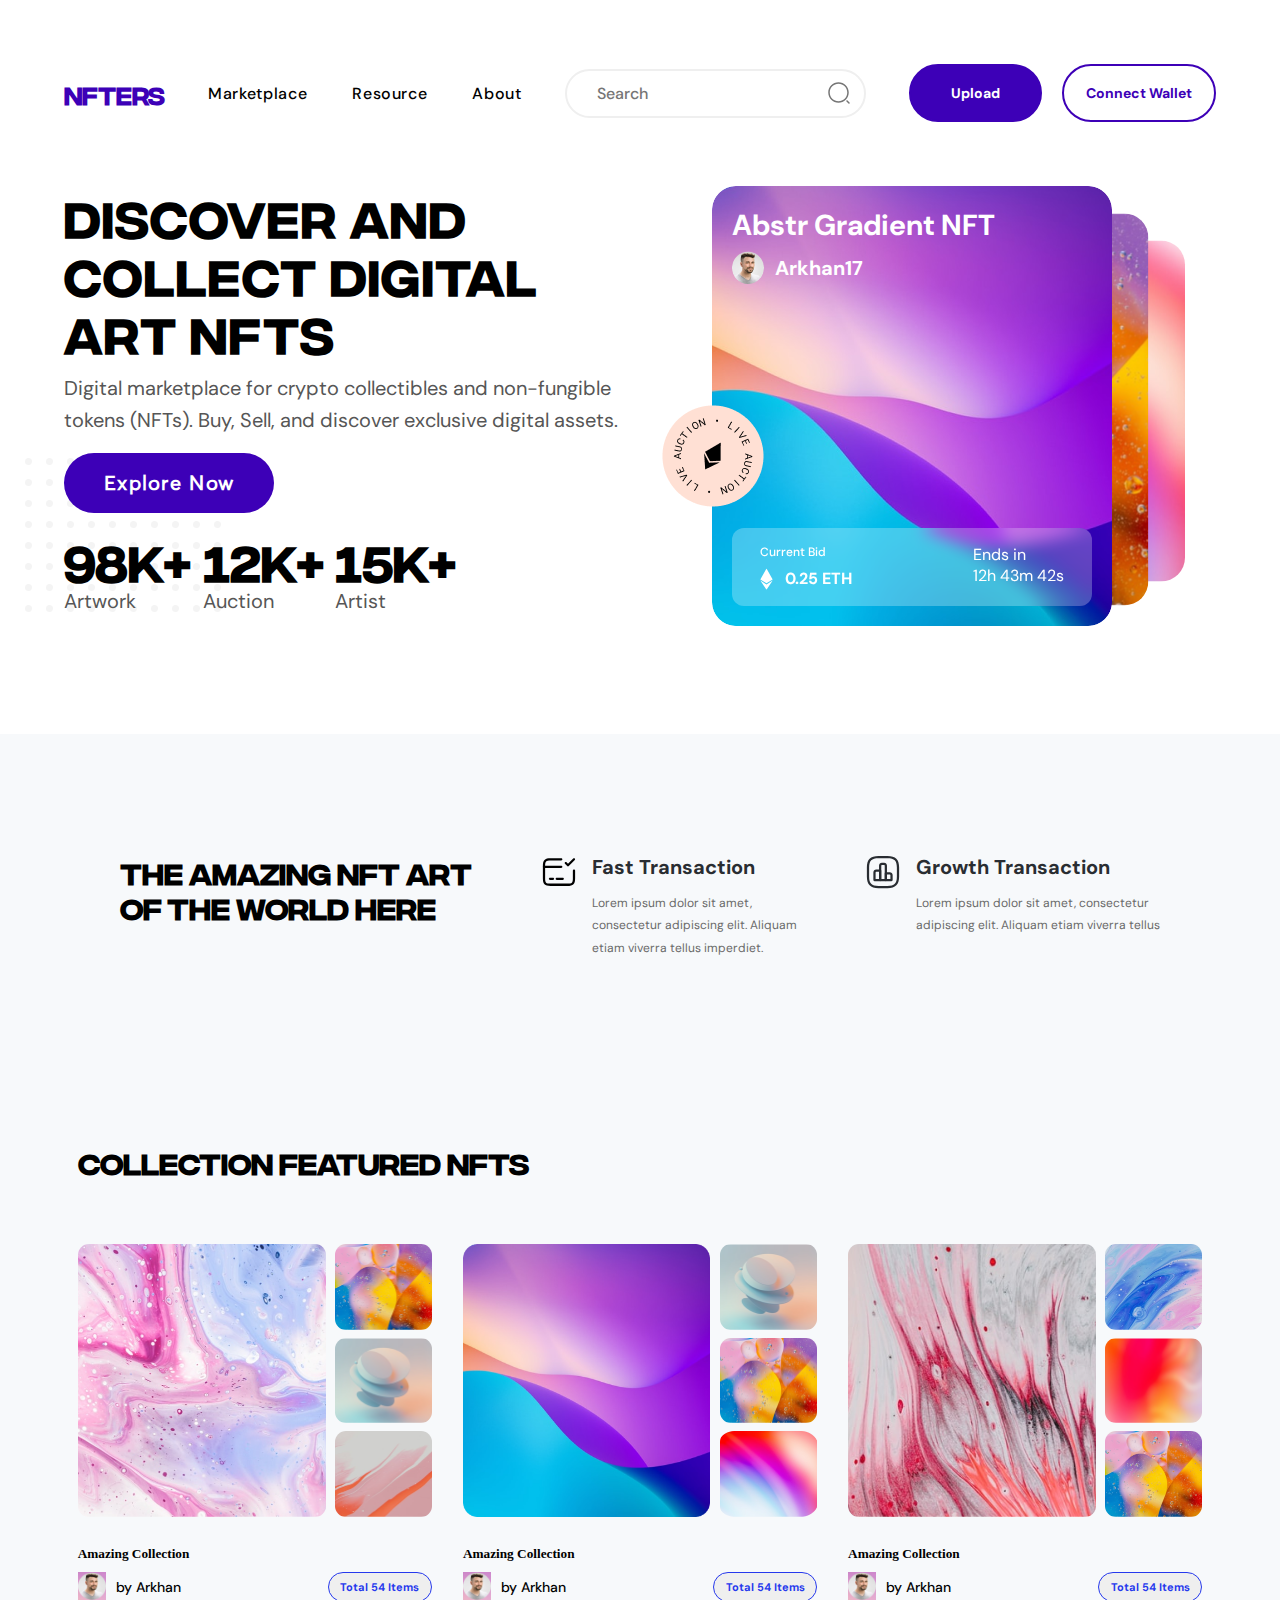
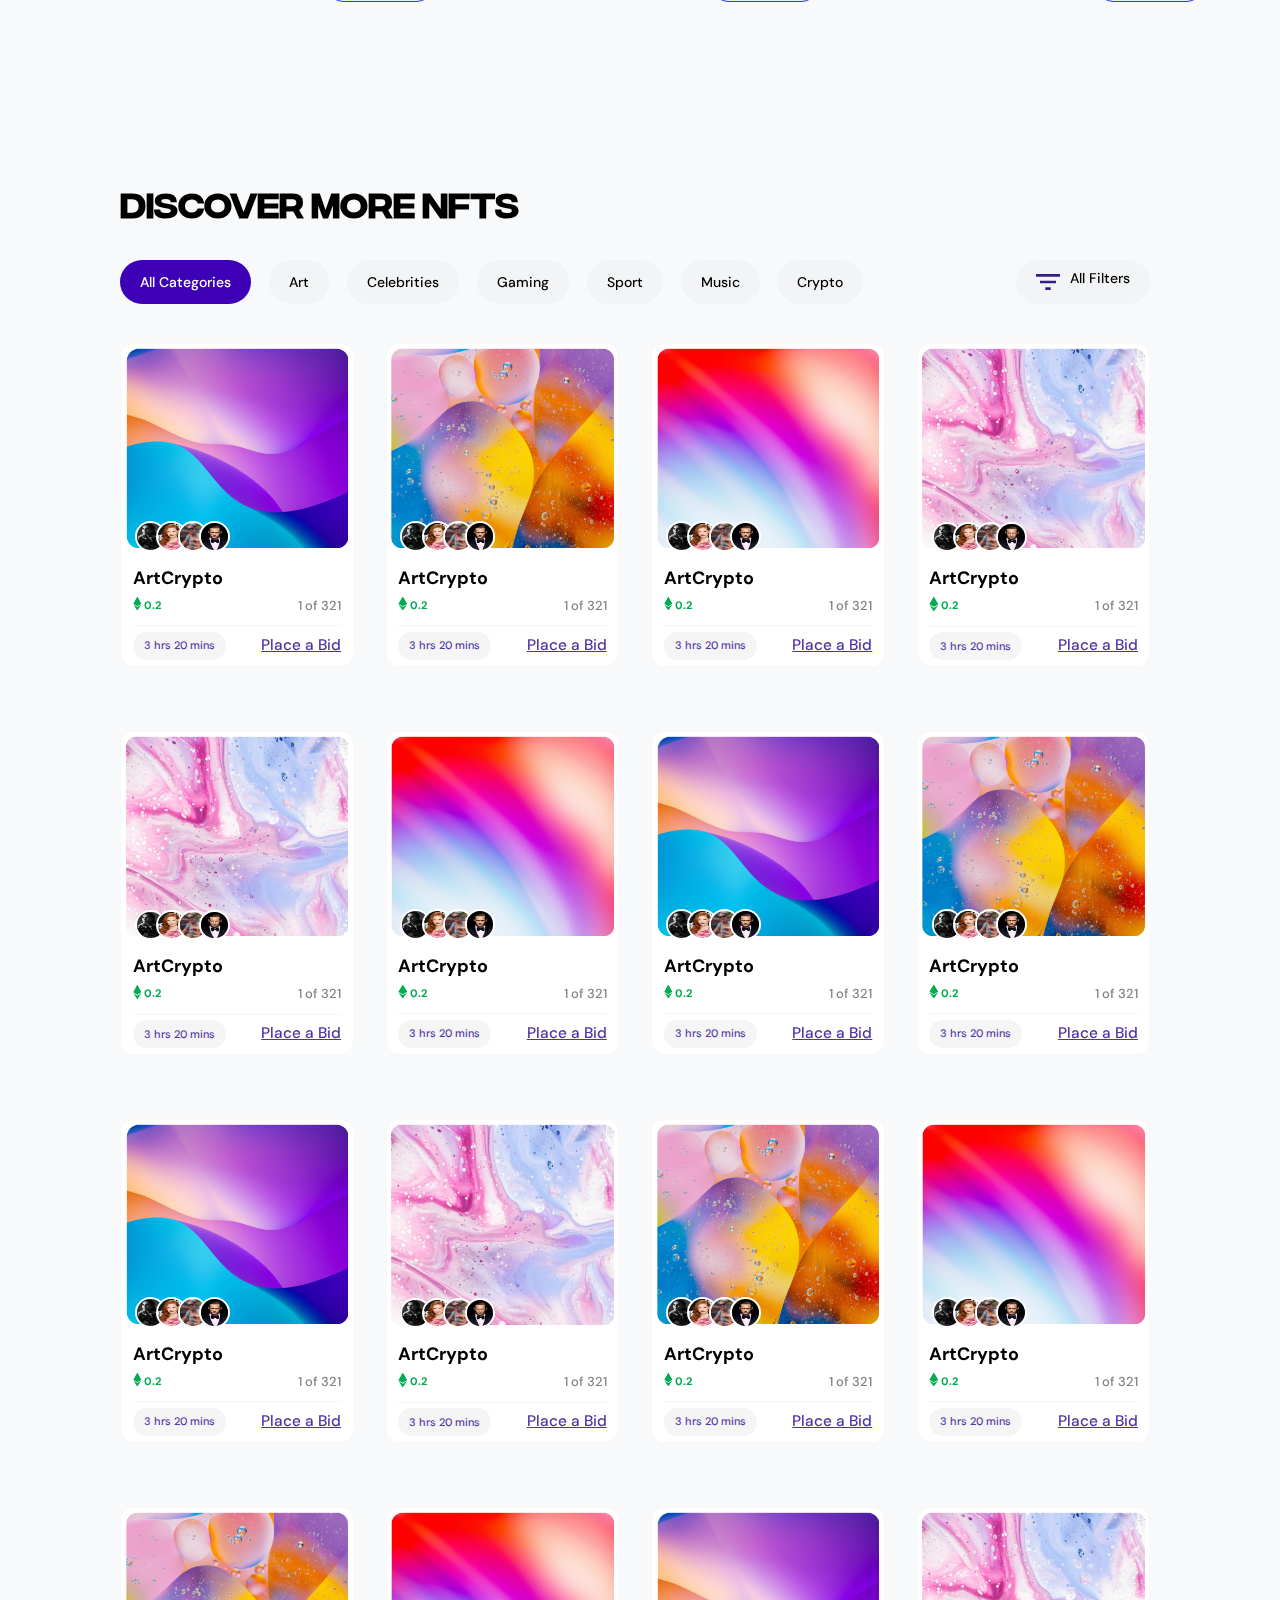
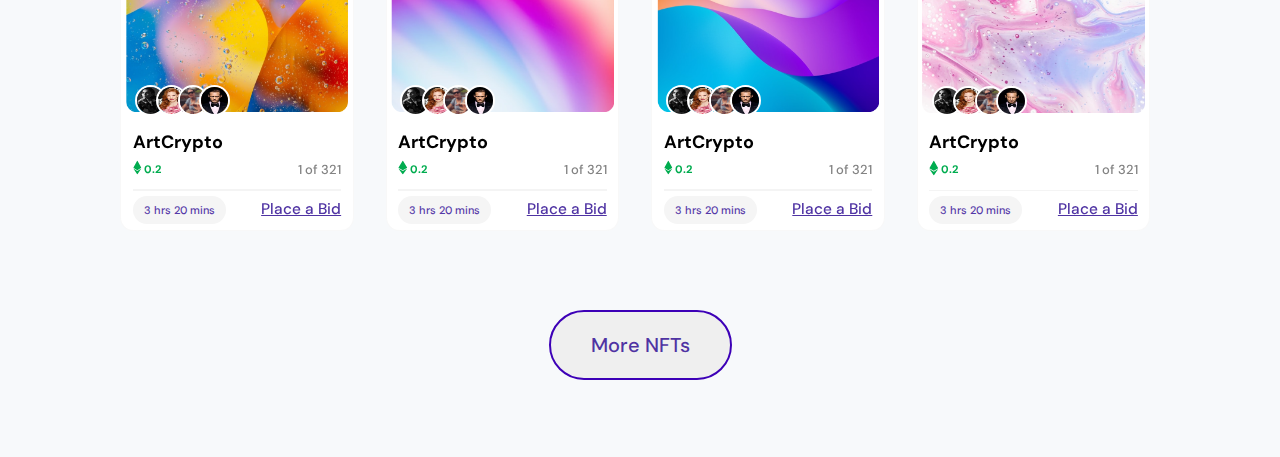
==== commit 073ce840: "changes" ====
--- a/index.html
+++ b/index.html
@@ -137,6 +137,78 @@
       </div>
     </div>
 
+     <!-- collection section -->
+     <div class="collection">
+      <div class="collection__site">
+        <h3 class="hero_left_data_item2">Collection Featured NFTs</h3>
+        <div class="collection__container">
+          <div class="user_collection">
+            <div class="user_collection__grid">
+              <img class="large-img" src="hero_assets/unsplash-1.png" alt="">
+              <div class="small-images">
+                <img src="hero_assets/unsplash-2.png" alt="">
+                <img src="hero_assets/unsplash-3.png" alt="">
+                <img src="hero_assets/unsplash-4.png" alt="">
+              </div>
+            </div>
+            <div class="user_collection__info">
+              <h5 class="h5">Amazing Collection</h5>
+              <div class="details">
+                <div class="user-info">
+                  <img src="hero_assets/Ellipse 95.png" alt="">
+                  <div class="by">by Arkhan</div>
+                </div>
+                <button class="collectionBtn">Total 54 Items</button>
+              </div>
+            </div>
+          </div>
+  
+          <div class="user_collection">
+            <div class="user_collection__grid">
+              <img class="large-img" src="hero_assets/unsplash_E8Ufcyxz514.png" alt="">
+              <div class="small-images">
+                <img src="hero_assets/unsplash-3.png" alt="">
+                <img src="hero_assets/unsplash-2.png" alt="">
+                <img src="hero_assets/unsplash-7.png" alt="">
+              </div>
+            </div>
+            <div class="user_collection__info">
+              <h5 class="h5">Amazing Collection</h5>
+              <div class="details">
+                <div class="user-info">
+                  <img src="hero_assets/Ellipse 95.png" alt="">
+                  <div class="by">by Arkhan</div>
+                </div>
+                <button class="collectionBtn">Total 54 Items</button>
+              </div>
+            </div>
+          </div>
+  
+          <div class="user_collection">
+            <div class="user_collection__grid">
+              <img class="large-img" src="hero_assets/unsplash-8.png" alt="">
+              <div class="small-images">
+                <img src="hero_assets/unsplash-9.png" alt="">
+                <img src="hero_assets/unsplash-10.png" alt="">
+                <img src="hero_assets/unsplash-2.png" alt="">
+              </div>
+  
+            </div>
+            <div class="user_collection__info">
+              <h5 class="h5">Amazing Collection</h5>
+              <div class="details">
+                <div class="user-info">
+                  <img src="hero_assets/Ellipse 95.png" alt="">
+                  <div class="by">by Arkhan</div>
+                </div>
+                <button class="collectionBtn">Total 54 Items</button>
+              </div>
+            </div>
+          </div>
+        </div>
+      </div>
+    </div>
+    
     <!-- Discover more NFTS -->
     <div class="disc-nft">
       <div class="disc-nft-ctr">
@@ -216,77 +288,7 @@
     <!-- End discover more nfts -->
 
 
-    <!-- collection section -->
-    <div class="collection">
-      <div class="collection__site">
-        <h3 class="hero_left_data_item2">Collection Featured NFTs</h3>
-        <div class="collection__container">
-          <div class="user_collection">
-            <div class="user_collection__grid">
-              <img class="large-img" src="hero_assets/unsplash-1.png" alt="">
-              <div class="small-images">
-                <img src="hero_assets/unsplash-2.png" alt="">
-                <img src="hero_assets/unsplash-3.png" alt="">
-                <img src="hero_assets/unsplash-4.png" alt="">
-              </div>
-            </div>
-            <div class="user_collection__info">
-              <h5 class="h5">Amazing Collection</h5>
-              <div class="details">
-                <div class="user-info">
-                  <img src="hero_assets/Ellipse 95.png" alt="">
-                  <div class="by">by Arkhan</div>
-                </div>
-                <button class="collectionBtn">Total 54 Items</button>
-              </div>
-            </div>
-          </div>
-  
-          <div class="user_collection">
-            <div class="user_collection__grid">
-              <img class="large-img" src="hero_assets/unsplash_E8Ufcyxz514.png" alt="">
-              <div class="small-images">
-                <img src="hero_assets/unsplash-3.png" alt="">
-                <img src="hero_assets/unsplash-2.png" alt="">
-                <img src="hero_assets/unsplash-7.png" alt="">
-              </div>
-            </div>
-            <div class="user_collection__info">
-              <h5 class="h5">Amazing Collection</h5>
-              <div class="details">
-                <div class="user-info">
-                  <img src="hero_assets/Ellipse 95.png" alt="">
-                  <div class="by">by Arkhan</div>
-                </div>
-                <button class="collectionBtn">Total 54 Items</button>
-              </div>
-            </div>
-          </div>
-  
-          <div class="user_collection">
-            <div class="user_collection__grid">
-              <img class="large-img" src="hero_assets/unsplash-8.png" alt="">
-              <div class="small-images">
-                <img src="hero_assets/unsplash-9.png" alt="">
-                <img src="hero_assets/unsplash-10.png" alt="">
-                <img src="hero_assets/unsplash-2.png" alt="">
-              </div>
-  
-            </div>
-            <div class="user_collection__info">
-              <h5 class="h5">Amazing Collection</h5>
-              <div class="details">
-                <div class="user-info">
-                  <img src="hero_assets/Ellipse 95.png" alt="">
-                  <div class="by">by Arkhan</div>
-                </div>
-                <button class="collectionBtn">Total 54 Items</button>
-              </div>
-            </div>
-          </div>
-        </div>
-      </div>
-    </div>
+   
 
   </body>
   <script src="script.js"></script>
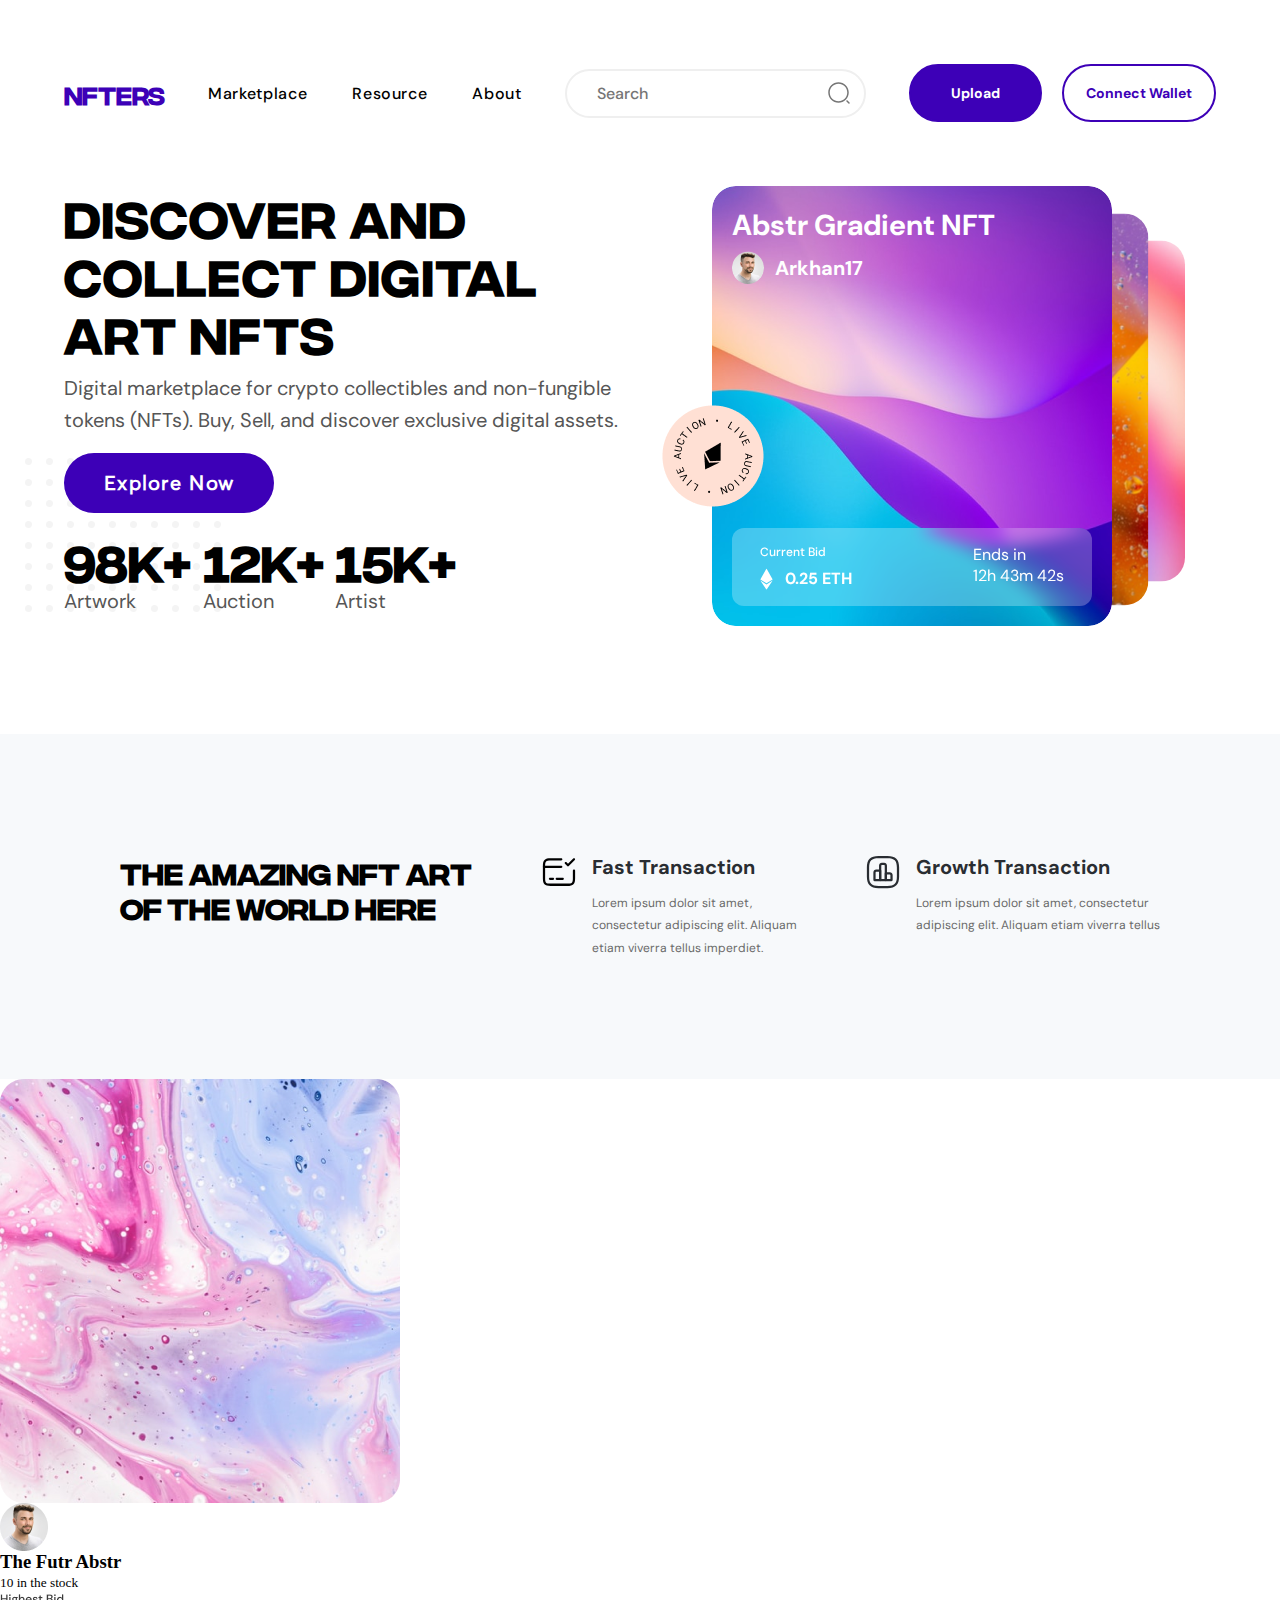
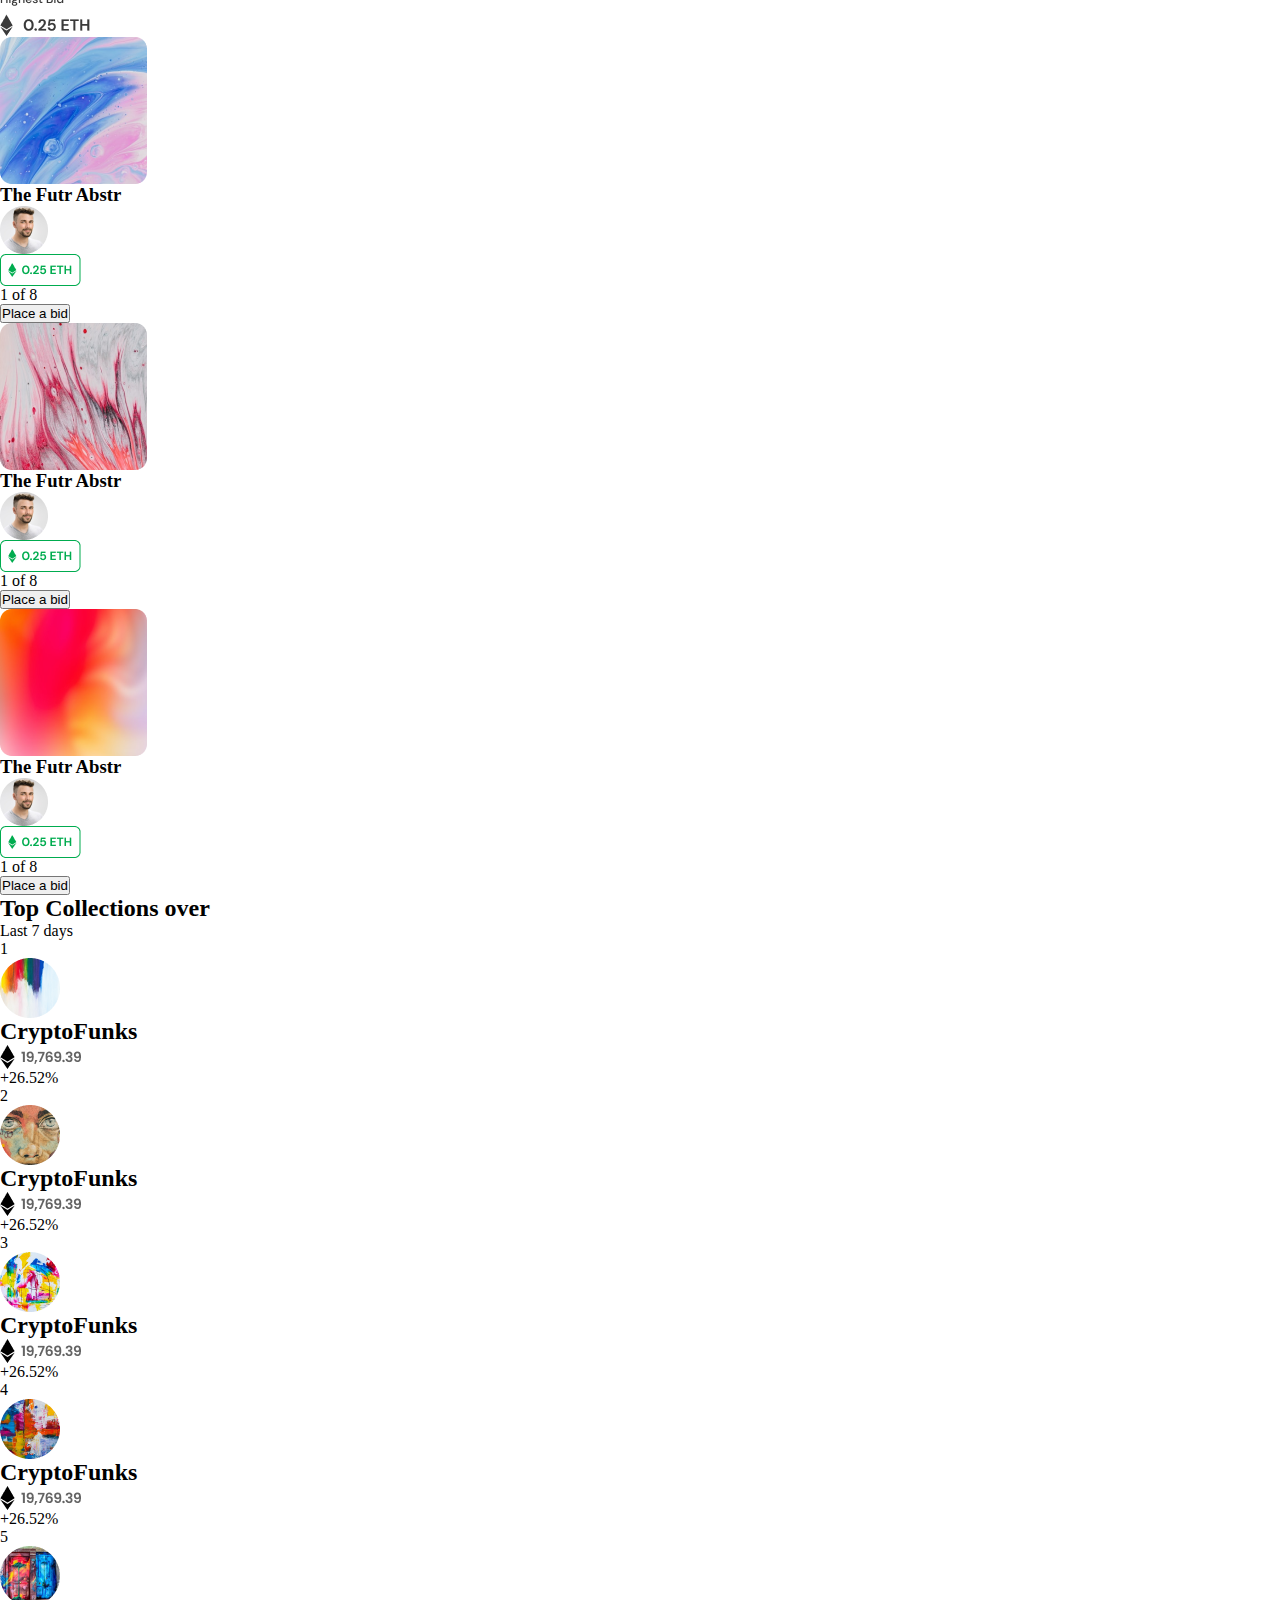
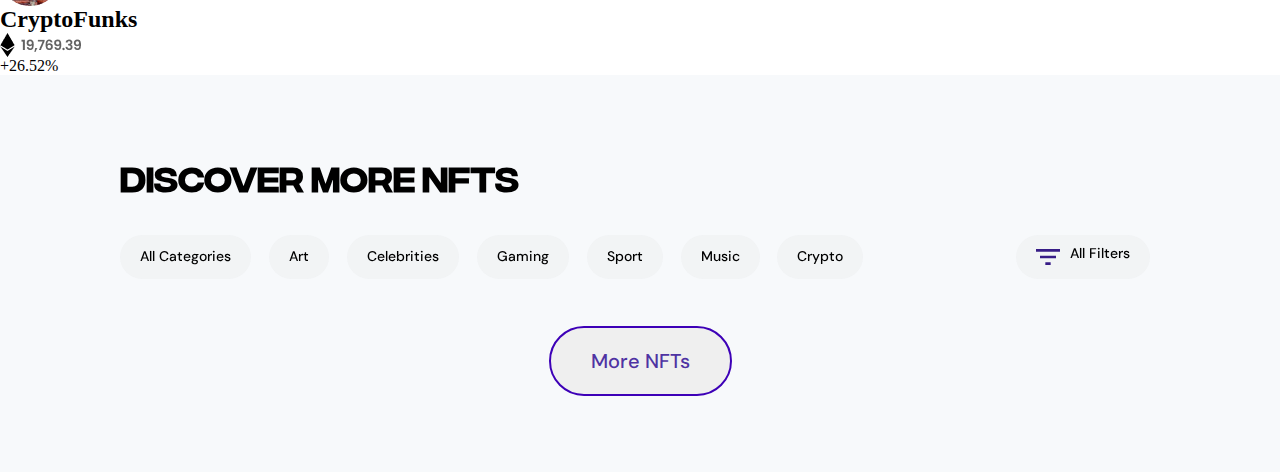
==== commit d5f2a9bc: "add top collection" ====
--- a/index.html
+++ b/index.html
@@ -137,78 +137,156 @@
       </div>
     </div>
 
-     <!-- collection section -->
-     <div class="collection">
-      <div class="collection__site">
-        <h3 class="hero_left_data_item2">Collection Featured NFTs</h3>
-        <div class="collection__container">
-          <div class="user_collection">
-            <div class="user_collection__grid">
-              <img class="large-img" src="hero_assets/unsplash-1.png" alt="">
-              <div class="small-images">
-                <img src="hero_assets/unsplash-2.png" alt="">
-                <img src="hero_assets/unsplash-3.png" alt="">
-                <img src="hero_assets/unsplash-4.png" alt="">
-              </div>
-            </div>
-            <div class="user_collection__info">
-              <h5 class="h5">Amazing Collection</h5>
-              <div class="details">
-                <div class="user-info">
-                  <img src="hero_assets/Ellipse 95.png" alt="">
-                  <div class="by">by Arkhan</div>
-                </div>
-                <button class="collectionBtn">Total 54 Items</button>
-              </div>
-            </div>
-          </div>
-  
-          <div class="user_collection">
-            <div class="user_collection__grid">
-              <img class="large-img" src="hero_assets/unsplash_E8Ufcyxz514.png" alt="">
-              <div class="small-images">
-                <img src="hero_assets/unsplash-3.png" alt="">
-                <img src="hero_assets/unsplash-2.png" alt="">
-                <img src="hero_assets/unsplash-7.png" alt="">
-              </div>
-            </div>
-            <div class="user_collection__info">
-              <h5 class="h5">Amazing Collection</h5>
-              <div class="details">
-                <div class="user-info">
-                  <img src="hero_assets/Ellipse 95.png" alt="">
-                  <div class="by">by Arkhan</div>
-                </div>
-                <button class="collectionBtn">Total 54 Items</button>
-              </div>
-            </div>
-          </div>
-  
-          <div class="user_collection">
-            <div class="user_collection__grid">
-              <img class="large-img" src="hero_assets/unsplash-8.png" alt="">
-              <div class="small-images">
-                <img src="hero_assets/unsplash-9.png" alt="">
-                <img src="hero_assets/unsplash-10.png" alt="">
-                <img src="hero_assets/unsplash-2.png" alt="">
-              </div>
-  
-            </div>
-            <div class="user_collection__info">
-              <h5 class="h5">Amazing Collection</h5>
-              <div class="details">
-                <div class="user-info">
-                  <img src="hero_assets/Ellipse 95.png" alt="">
-                  <div class="by">by Arkhan</div>
-                </div>
-                <button class="collectionBtn">Total 54 Items</button>
-              </div>
-            </div>
-          </div>
-        </div>
-      </div>
-    </div>
-    
+    <!--Top collection-->
+    <section class="top-collection">
+      <div class="first-column columns">
+        <img class="column-1-img" src="imgs/column1-big.png" alt="" />
+        <div class="column-1-text-box">
+          <div class="column-1-author-img-descript">
+            <img
+              class="column-1-author-img"
+              src="imgs/Ellipse 95.png"
+              alt="author's image"
+            />
+            <span class="text">
+              <h3>The Futr Abstr</h3>
+              <small>10 in the stock</small>
+            </span>
+          </div>
+          <div class="column-1-author-etherium-icon-box">
+            <img src="imgs/Group 86.png" alt="" />
+          </div>
+        </div>
+      </div>
+      <div class="second-column columns">
+        <div class="top-cell">
+          <img class="second-column-img" src="imgs/Group 88.png" alt="" />
+          <div class="top-cell-text-box">
+            <h3>The Futr Abstr</h3>
+            <span class="cell-icons">
+              <img class="small-author-img" src="imgs/Ellipse 95.png" alt="" />
+              <img class="etherium-frame" src="imgs/Frame 6.png" alt="" />
+              <p>1 of 8</p>
+            </span>
+            <button class="cta-place-a-bid">Place a bid</button>
+          </div>
+        </div>
+        <div class="mid-cell">
+          <div class="top-cell">
+            <img class="second-column-img" src="imgs/Group 88-2.png" alt="" />
+            <div class="top-cell-text-box">
+              <h3>The Futr Abstr</h3>
+              <span class="cell-icons">
+                <img
+                  class="small-author-img"
+                  src="imgs/Ellipse 95.png"
+                  alt=""
+                />
+                <img class="etherium-frame" src="imgs/Frame 6.png" alt="" />
+                <p>1 of 8</p>
+              </span>
+              <button class="cta-place-a-bid outline">Place a bid</button>
+            </div>
+          </div>
+        </div>
+        <div class="bottom-cell">
+          <div class="top-cell">
+            <img class="second-column-img" src="imgs/group 88-3.png" alt="" />
+            <div class="top-cell-text-box">
+              <h3>The Futr Abstr</h3>
+              <span class="cell-icons">
+                <img
+                  class="small-author-img"
+                  src="imgs/Ellipse 95.png"
+                  alt=""
+                />
+                <img class="etherium-frame" src="imgs/Frame 6.png" alt="" />
+                <p>1 of 8</p>
+              </span>
+              <button class="cta-place-a-bid outline">Place a bid</button>
+            </div>
+          </div>
+        </div>
+      </div>
+      <div class="third-column columns">
+        <span class="cell-wall">
+          <div class="third-column-cell-1">
+            <div>
+              <h2>Top Collections over</h2>
+              <p class="last-days">Last 7 days</p>
+            </div>
+          </div>
+          <div class="third-column-cell-2">
+            <p class="top-collection-order">1</p>
+            <img
+              class="third-cell-img"
+              src="imgs/bluetick-img.png"
+              alt="crypto fan image"
+            />
+            <div class="top-collection-text">
+              <h2 class="top-collection-title">CryptoFunks</h2>
+              <img src="imgs/Group 27.png" alt="" />
+            </div>
+            <p class="top-collection-rate">+26.52%</p>
+          </div>
+          <div class="third-column-cell-2">
+            <p class="top-collection-order">2</p>
+            <img
+              class="third-cell-img"
+              src="imgs/cell-3.png"
+              alt="crypto fan image"
+            />
+            <div class="top-collection-text">
+              <h2 class="top-collection-title">CryptoFunks</h2>
+              <img src="imgs/Group 27.png" alt="" />
+            </div>
+            <p class="top-collection-rate red-rate">+26.52%</p>
+          </div>
+          <div class="third-column-cell-2">
+            <p class="top-collection-order">3</p>
+            <img
+              class="third-cell-img"
+              src="imgs/cell-4.png"
+              alt="crypto fan image"
+            />
+            <div class="top-collection-text">
+              <h2 class="top-collection-title">CryptoFunks</h2>
+              <img src="imgs/Group 27.png" alt="" />
+            </div>
+            <p class="top-collection-rate">+26.52%</p>
+          </div>
+          <div class="third-column-cell-2">
+            <p class="top-collection-order">4</p>
+            <img
+              class="third-cell-img"
+              src="imgs/cell-5.png"
+              alt="crypto fan image"
+            />
+            <div class="top-collection-text">
+              <h2 class="top-collection-title">CryptoFunks</h2>
+              <img src="imgs/Group 27.png" alt="" />
+            </div>
+            <p class="top-collection-rate">+26.52%</p>
+          </div>
+          <div class="third-column-cell-2">
+            <p class="top-collection-order">5</p>
+            <img
+              class="third-cell-img"
+              src="imgs/cell-6.png"
+              alt="crypto fan image"
+            />
+            <div class="top-collection-text">
+              <h2 class="top-collection-title">CryptoFunks</h2>
+              <img src="imgs/Group 27.png" alt="" />
+            </div>
+            <p class="top-collection-rate red-rate">+26.52%</p>
+          </div>
+        </span>
+      </div>
+    </section>
+
+    <!--End Top Collection-->
+
     <!-- Discover more NFTS -->
     <div class="disc-nft">
       <div class="disc-nft-ctr">
@@ -219,65 +297,61 @@
           <!-- Tab links -->
           <div class="disc-nft-ctr-cat-tab">
             <div class="disc-nft-ctr-cat-tab-left">
-              <button class="disc-nft-ctr-cat-tab-left-tablinks" id="defaultTab"><span>All Categories</span></button>
+              <button
+                class="disc-nft-ctr-cat-tab-left-tablinks"
+                id="defaultTab"
+              >
+                <span>All Categories</span>
+              </button>
               <button class="disc-nft-ctr-cat-tab-left-tablinks">Art</button>
-              <button class="disc-nft-ctr-cat-tab-left-tablinks">Celebrities</button>
+              <button class="disc-nft-ctr-cat-tab-left-tablinks">
+                Celebrities
+              </button>
               <button class="disc-nft-ctr-cat-tab-left-tablinks">Gaming</button>
               <button class="disc-nft-ctr-cat-tab-left-tablinks">Sport</button>
               <button class="disc-nft-ctr-cat-tab-left-tablinks">Music</button>
               <button class="disc-nft-ctr-cat-tab-left-tablinks">Crypto</button>
             </div>
-  
+
             <div class="disc-nft-ctr-cat-tab-right">
               <button class="disc-nft-ctr-cat-tab-right-filter">
-                <img class="disc-nft-ctr-cat-tab-right-filter-img"
-                  src="discover_more_nfts_assets/images/filter-results-button-1.svg" alt="nft filter image">
-                  <span>All Filters</span>
+                <img
+                  class="disc-nft-ctr-cat-tab-right-filter-img"
+                  src="discover_more_nfts_assets/images/filter-results-button-1.svg"
+                  alt="nft filter image"
+                />
+                <span>All Filters</span>
               </button>
             </div>
           </div>
-  
+
           <!-- Tab content -->
           <div id="allcategories" class="disc-nft-ctr-cat-tabcontent">
-            <div class="disc-nft-ctr-cat-tabcontent-box">
-  
-            </div>
-          </div>
-  
+            <div class="disc-nft-ctr-cat-tabcontent-box"></div>
+          </div>
+
           <div id="art" class="disc-nft-ctr-cat-tabcontent">
-            <div class="disc-nft-ctr-cat-tabcontent-box">
-  
-            </div>
-          </div>
-  
+            <div class="disc-nft-ctr-cat-tabcontent-box"></div>
+          </div>
+
           <div id="celebrities" class="disc-nft-ctr-cat-tabcontent">
-            <div class="disc-nft-ctr-cat-tabcontent-box">
-  
-            </div>
-          </div>
-  
+            <div class="disc-nft-ctr-cat-tabcontent-box"></div>
+          </div>
+
           <div id="gaming" class="disc-nft-ctr-cat-tabcontent">
-            <div class="disc-nft-ctr-cat-tabcontent-box">
-  
-            </div>
-          </div>
-  
+            <div class="disc-nft-ctr-cat-tabcontent-box"></div>
+          </div>
+
           <div id="sport" class="disc-nft-ctr-cat-tabcontent">
-            <div class="disc-nft-ctr-cat-tabcontent-box">
-  
-            </div>
-          </div>
-  
+            <div class="disc-nft-ctr-cat-tabcontent-box"></div>
+          </div>
+
           <div id="music" class="disc-nft-ctr-cat-tabcontent">
-            <div class="disc-nft-ctr-cat-tabcontent-box">
-  
-            </div>
-          </div>
-  
+            <div class="disc-nft-ctr-cat-tabcontent-box"></div>
+          </div>
+
           <div id="crypto" class="disc-nft-ctr-cat-tabcontent">
-            <div class="disc-nft-ctr-cat-tabcontent-box">
-  
-            </div>
+            <div class="disc-nft-ctr-cat-tabcontent-box"></div>
           </div>
         </div>
       </div>
@@ -286,10 +360,6 @@
       </div>
     </div>
     <!-- End discover more nfts -->
-
-
-   
-
   </body>
   <script src="script.js"></script>
 </html>
--- a/style.css
+++ b/style.css
@@ -162,12 +162,6 @@
   display: flex;
   gap: 2%;
 }
-.hero_left_data_item2 {
-  font-family: "Integral CF", sans-serif;
-  color: #000000;
-  font-size: 1.8rem;
-  font-weight: 700;
-}
 .hero_left_data_item {
   font-family: "Integral CF", sans-serif;
   color: #000000;
@@ -299,6 +293,7 @@
   }
   .top_menu_toggle_icon_menu {
     display: block;
+    cursor: pointer;
   }
   .top_menu_nav {
     z-index: 0;
@@ -346,6 +341,7 @@
   }
   .hero {
     flex-direction: column;
+    margin: 1%;
   }
   .hero_left {
     order: 1;
@@ -459,280 +455,29 @@
   line-height: 22.4px;
 }
 
-.collection__site_h3 {
-  width: 460px;
-  height: 34px;
-  flex-grow: 0;
-  /* margin: 0 359px 55px 1px; */
-  font-family: "Integral CF-bold";
-  font-size: 28px;
-  font-weight: bold;
-  font-stretch: normal;
-  font-style: normal;
-  line-height: normal;
-  letter-spacing: normal;
-  text-align: left;
-  color: #000;
-}
-
-.collection {
-  background-color: rgba(217, 224, 236, 0.2);
-}
-.collection__site {
-  max-width: 1440px;
-  padding: 0 clamp(0.625rem, -16.2981rem + 26.4423vw, 7.5rem);
-  margin: 0 auto;
-  padding-top: 65px;
-  padding-bottom: 99px;
-  display: flex;
-  flex-direction: column;
-  gap: 65px;
-}
-.collection__container {
-  display: flex;
-  gap: 31px;
-}
-@media screen and (max-width: 768px) {
-  .collection__container {
+@media (max-width: 600px) {
+  .amazing-nft {
     flex-direction: column;
   }
-}
-.collection .user_collection {
-  display: flex;
-  flex: 1;
-  flex-direction: column;
-  max-width: 378.61px;
-  gap: 29.34px;
-}
-@media screen and (max-width: 768px) {
-  .collection .user_collection {
-    max-width: 100%;
-  }
-}
-.collection .user_collection__grid {
-  display: flex;
-  gap: 9.17px;
-}
-@media screen and (max-width: 1024px) {
-  .collection .user_collection__grid {
-    flex-direction: column;
-  }
-}
-.collection .user_collection__grid .large-img {
-  width: 70%;
-  height: 272.27px;
-  -o-object-fit: cover;
-     object-fit: cover;
-  border-radius: 11px;
-}
-@media screen and (max-width: 1024px) {
-  .collection .user_collection__grid .large-img {
-    width: 100%;
-  }
-}
-.collection .user_collection__grid .small-images {
-  width: 30%;
-  display: flex;
-  flex-direction: column;
-  gap: 8.25px;
-}
-@media screen and (max-width: 1024px) {
-  .collection .user_collection__grid .small-images {
-    width: 100%;
-    flex-direction: row;
-  }
-}
-.collection .user_collection__grid .small-images img {
-  height: 85.26px;
-  -o-object-fit: cover;
-     object-fit: cover;
-  border-radius: 11px;
-}
-@media screen and (max-width: 1024px) {
-  .collection .user_collection__grid .small-images img {
+  .amazing-nft-left {
+    margin-bottom: 10%;
+    text-align: center;
+  }
+  .amazing-nft-center {
     display: flex;
-    width: 33.33%;
-  }
-}
-.collection .user_collection__info {
-  display: flex;
-  flex-direction: column;
-  gap: 10px;
-}
-.collection .user_collection__info .details {
-  display: flex;
-  justify-content: space-between;
-}
-.collection .user_collection__info .user-info {
-  display: flex;
-  gap: 10px;
-}
-.collection .user_collection__info .user-info img {
-  width: 28px;
-  height: 28px;
-}
-.collection .user_collection__info .user-info .by {
-  font-family: "DM Sans", sans-serif;
-  font-weight: 500;
-  font-size: 0.875rem;
-  color: #000;
-  align-self: center;
-}
-
-.collectionBtn {
-  font-family: "DM Sans", sans-serif;
-  font-weight: 700;
-  border-radius: 60px;
-  border: 1px solid #2639ed;
-  color: var(--palatinate-blue, #2639ed);
-  font-size: 0.68756rem;
-  font-style: normal;
-  line-height: normal;
-  padding: 7.17px 11.41px;
-  height: 30px;
-}
-.collectionBtn:hover {
-  color: #fff;
-  background-color: #2639ed;
-}
-
-.collection__site_h3 {
-  width: 460px;
-  height: 34px;
-  flex-grow: 0;
-  /* margin: 0 359px 55px 1px; */
-  font-family: "Integral CF-bold";
-  font-size: 28px;
-  font-weight: bold;
-  font-stretch: normal;
-  font-style: normal;
-  line-height: normal;
-  letter-spacing: normal;
-  text-align: left;
-  color: #000;
-}
-
-.collection {
-  background-color: rgba(217, 224, 236, 0.2);
-}
-.collection__site {
-  max-width: 1440px;
-  padding: 0 clamp(0.625rem, -16.2981rem + 26.4423vw, 7.5rem);
-  margin: 0 auto;
-  padding-top: 65px;
-  padding-bottom: 99px;
-  display: flex;
-  flex-direction: column;
-  gap: 65px;
-}
-.collection__container {
-  display: flex;
-  gap: 31px;
-}
-@media screen and (max-width: 768px) {
-  .collection__container {
-    flex-direction: column;
-  }
-}
-.collection .user_collection {
-  display: flex;
-  flex: 1;
-  flex-direction: column;
-  max-width: 378.61px;
-  gap: 29.34px;
-}
-@media screen and (max-width: 768px) {
-  .collection .user_collection {
-    max-width: 100%;
-  }
-}
-.collection .user_collection__grid {
-  display: flex;
-  gap: 9.17px;
-}
-@media screen and (max-width: 1024px) {
-  .collection .user_collection__grid {
-    flex-direction: column;
-  }
-}
-.collection .user_collection__grid .large-img {
-  width: 70%;
-  height: 272.27px;
-  -o-object-fit: cover;
-     object-fit: cover;
-  border-radius: 11px;
-}
-@media screen and (max-width: 1024px) {
-  .collection .user_collection__grid .large-img {
-    width: 100%;
-  }
-}
-.collection .user_collection__grid .small-images {
-  width: 30%;
-  display: flex;
-  flex-direction: column;
-  gap: 8.25px;
-}
-@media screen and (max-width: 1024px) {
-  .collection .user_collection__grid .small-images {
-    width: 100%;
-    flex-direction: row;
-  }
-}
-.collection .user_collection__grid .small-images img {
-  height: 85.26px;
-  -o-object-fit: cover;
-     object-fit: cover;
-  border-radius: 11px;
-}
-@media screen and (max-width: 1024px) {
-  .collection .user_collection__grid .small-images img {
+    justify-content: center;
+    margin-bottom: 10%;
+  }
+  .amazing-nft-right {
     display: flex;
-    width: 33.33%;
-  }
-}
-.collection .user_collection__info {
-  display: flex;
-  flex-direction: column;
-  gap: 10px;
-}
-.collection .user_collection__info .details {
-  display: flex;
-  justify-content: space-between;
-}
-.collection .user_collection__info .user-info {
-  display: flex;
-  gap: 10px;
-}
-.collection .user_collection__info .user-info img {
-  width: 28px;
-  height: 28px;
-}
-.collection .user_collection__info .user-info .by {
-  font-family: "DM Sans", sans-serif;
-  font-weight: 500;
-  font-size: 0.875rem;
-  color: #000;
-  align-self: center;
-}
-
-.collectionBtn {
-  font-family: "DM Sans", sans-serif;
-  font-weight: 700;
-  border-radius: 60px;
-  border: 1px solid #2639ed;
-  color: var(--palatinate-blue, #2639ed);
-  font-size: 0.68756rem;
-  font-style: normal;
-  line-height: normal;
-  padding: 7.17px 11.41px;
-  height: 30px;
-}
-.collectionBtn:hover {
-  color: #fff;
-  background-color: #2639ed;
-}
-
+    justify-content: center;
+  }
+}
+@media (max-width: 800px) {
+  .amazing-nft {
+    padding: 0;
+  }
+}
 /* Discover More NFTs */
 .disc-nft {
   width: 100%;
@@ -975,11 +720,11 @@
 }
 .disc-nft-ctr-cat-tab-left-tablinks:hover {
   color: #ffffff;
-  background: #3D00B7;
+  background: #3d00b7;
 }
 .disc-nft-ctr-cat-tab-left-tablinks.active {
   color: #ffffff;
-  background: #3D00B7;
+  background: #3d00b7;
 }
 @media (max-width: 1200px) and (min-width: 1024px) {
   .disc-nft-ctr-cat-tab-left-tablinks {
@@ -1116,7 +861,7 @@
 }
 .disc-nft-ctr-cat-tab-right-filter:hover, .disc-nft-ctr-cat-tab-right-filter.active {
   color: #ffffff;
-  background: #3D00B7;
+  background: #3d00b7;
 }
 .disc-nft-ctr-cat-tab-right-filter-img {
   width: 24px;
@@ -1729,7 +1474,7 @@
   margin: 0 2% 0 0;
 }
 .disc-nft-ctr-cat-tabcontent-box-card-info-price-left span {
-  color: #00AC4F;
+  color: #00ac4f;
   font-family: "DM Sans", sans-serif;
   font-size: 0.6875rem;
   font-style: normal;
@@ -1816,7 +1561,7 @@
 .disc-nft-ctr-cat-tabcontent-box-card-bid-divider {
   width: 100%;
   height: 1.064px;
-  background: #F4F4F4;
+  background: #f4f4f4;
 }
 .disc-nft-ctr-cat-tabcontent-box-card-bid-time {
   position: relative;
@@ -1831,10 +1576,10 @@
   align-items: flex-start;
   gap: 10.971px;
   border-radius: 109.706px;
-  background: #F5F5F5;
+  background: #f5f5f5;
 }
 .disc-nft-ctr-cat-tabcontent-box-card-bid-time-badge-text {
-  color: #5539A8;
+  color: #5539a8;
   text-align: right;
   font-family: "DM Sans", sans-serif;
   font-size: 10.971px;
@@ -1844,7 +1589,7 @@
 }
 .disc-nft-ctr-cat-tabcontent-box-card-bid-time-badge:hover, .disc-nft-ctr-cat-tabcontent-box-card-bid-time-badge:focus, .disc-nft-ctr-cat-tabcontent-box-card-bid-time-badge.active {
   color: #ffffff;
-  background: #3D00B7;
+  background: #3d00b7;
 }
 .disc-nft-ctr-cat-tabcontent-box-card-bid-time-badge:hover span, .disc-nft-ctr-cat-tabcontent-box-card-bid-time-badge:focus span, .disc-nft-ctr-cat-tabcontent-box-card-bid-time-badge.active span {
   color: #ffffff;
@@ -1866,7 +1611,7 @@
   line-height: normal;
 }
 .disc-nft-ctr-cat-tabcontent-box-card-bid-place-link:hover, .disc-nft-ctr-cat-tabcontent-box-card-bid-place-link:focus, .disc-nft-ctr-cat-tabcontent-box-card-bid-place-link.active {
-  color: #00AC4F;
+  color: #00ac4f;
 }
 .disc-nft-more {
   position: relative;
@@ -1882,7 +1627,7 @@
   justify-content: center;
   gap: 1%;
   border-radius: 50px;
-  border: 2px solid #3D00B7;
+  border: 2px solid #3d00b7;
   color: #4f33a3;
   font-family: "DM Sans", sans-serif;
   font-size: 20px;
@@ -1893,7 +1638,7 @@
 }
 .disc-nft-more-btn:hover, .disc-nft-more-btn:focus, .disc-nft-more-btn.active {
   color: #ffffff;
-  background: #3D00B7;
+  background: #3d00b7;
 }
 
 /* Discover NFTs Section End *//*# sourceMappingURL=style.css.map */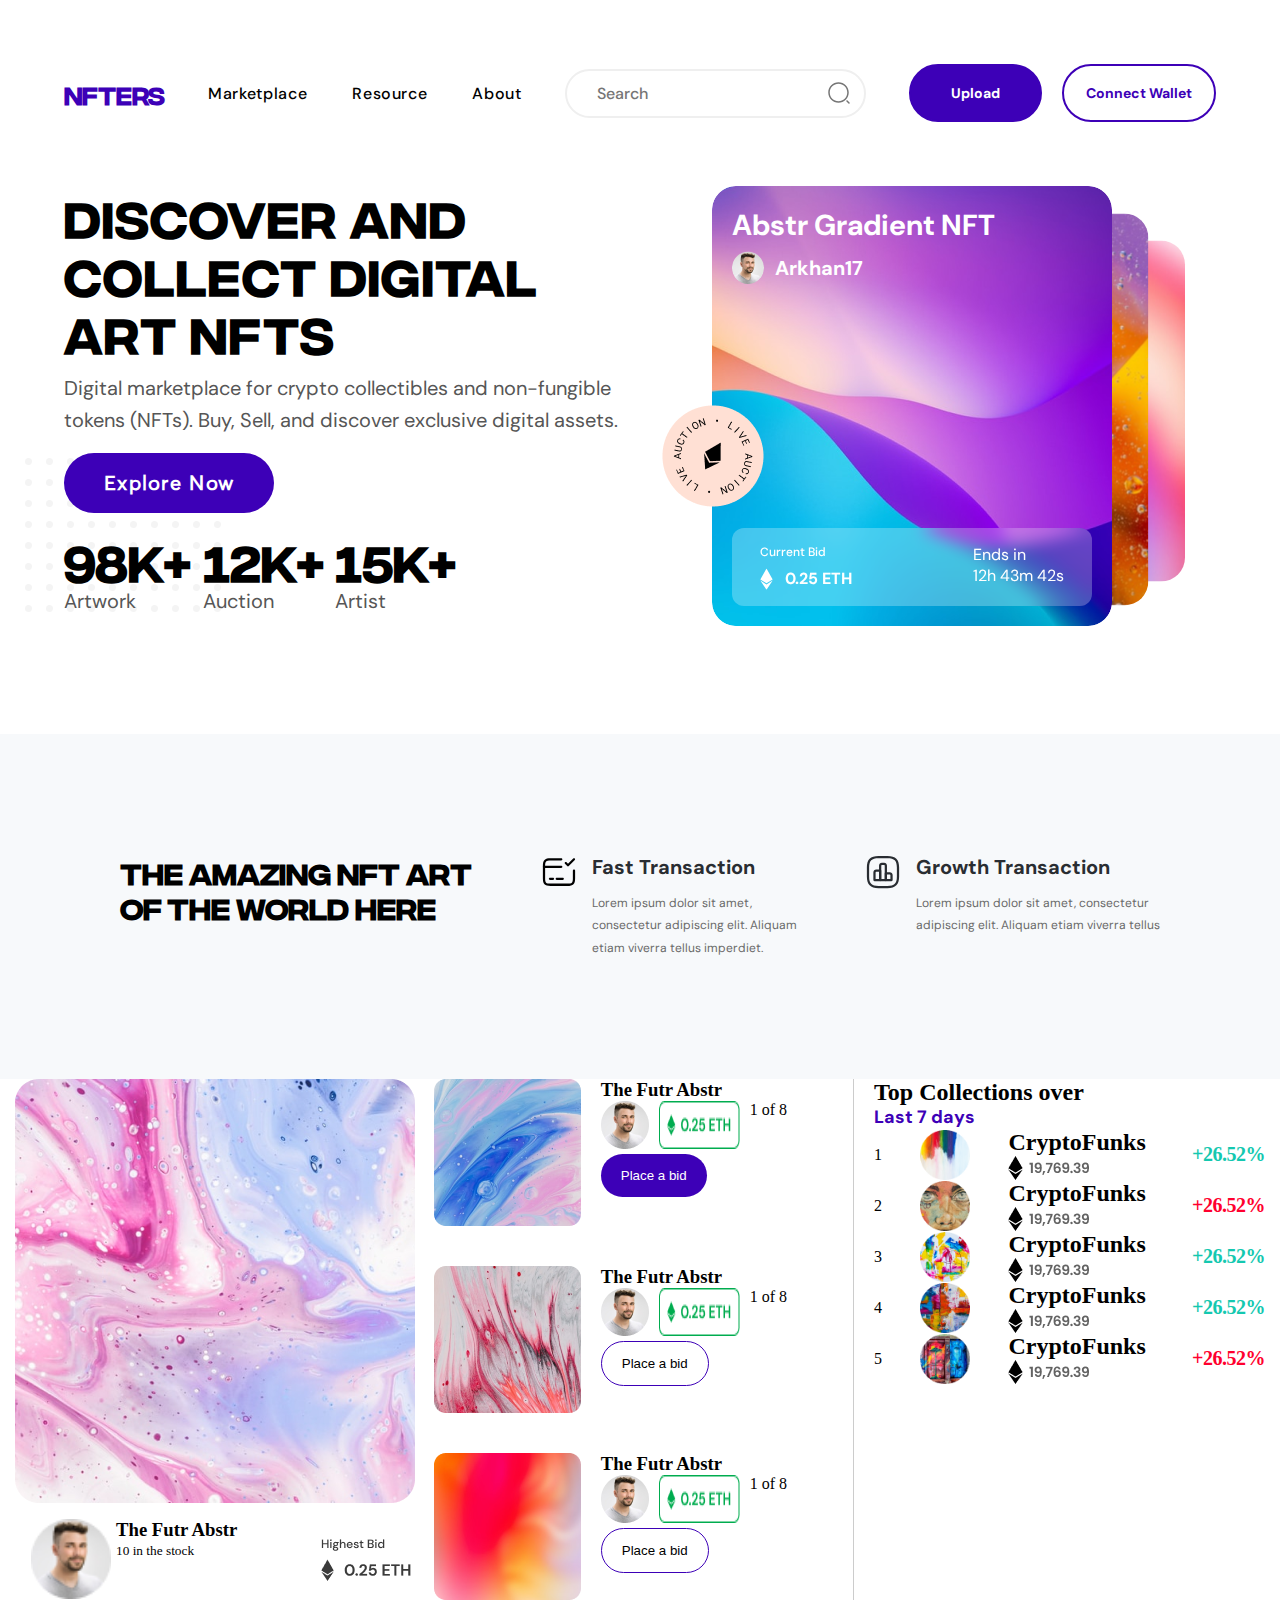
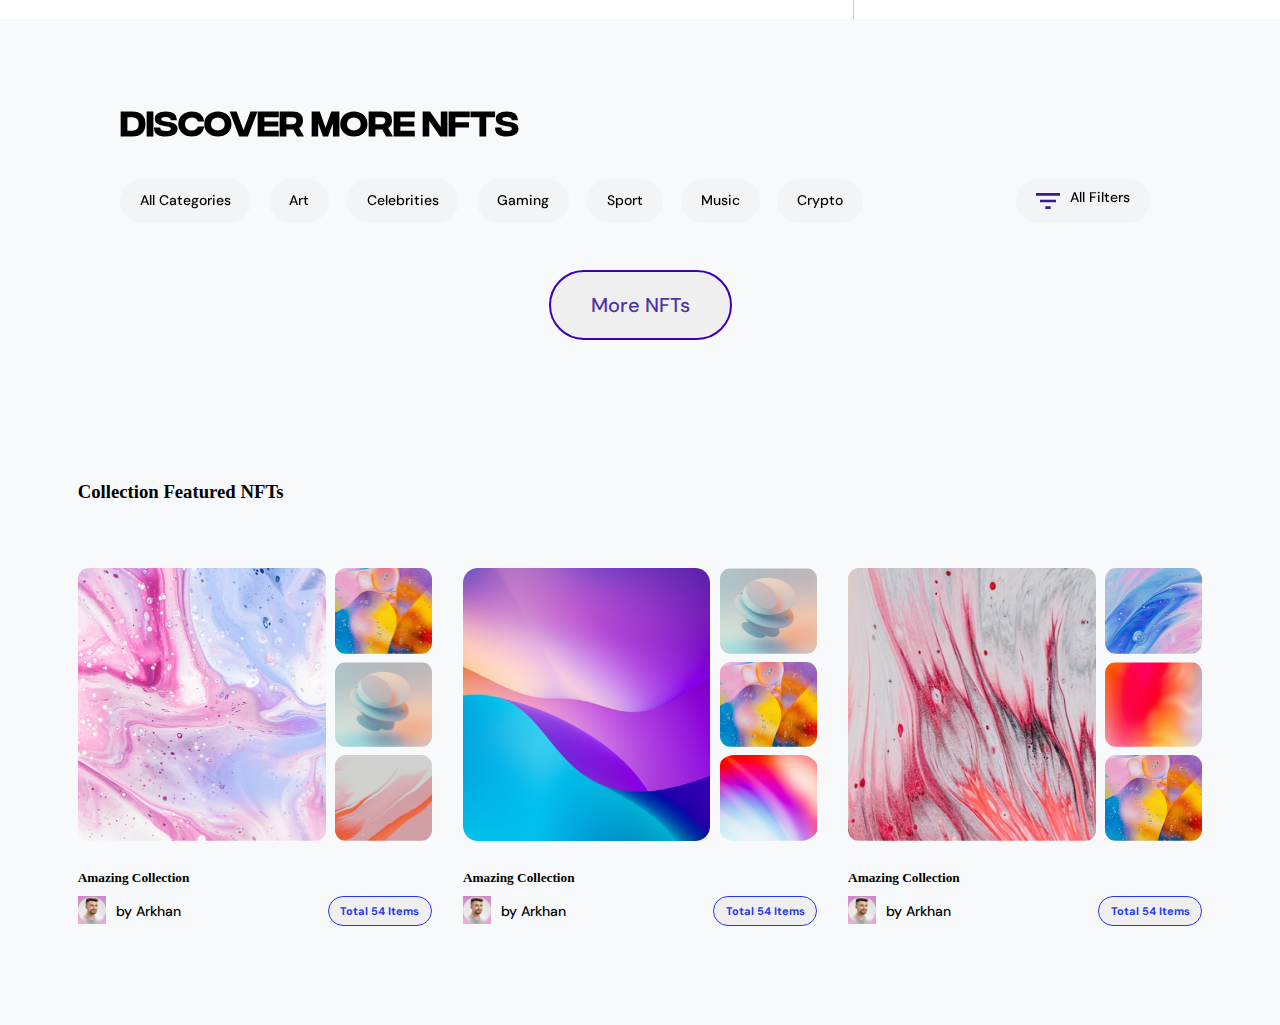
==== commit e58e90a4: "collection section" ====
--- a/index.html
+++ b/index.html
@@ -360,6 +360,83 @@
       </div>
     </div>
     <!-- End discover more nfts -->
+
+    <!--collection section-->
+    <div class="collection">
+      <div class="collection__site">
+        <h3 class="hero_left_data_item2">Collection Featured NFTs</h3>
+        <div class="collection__container">
+          <div class="user_collection">
+            <div class="user_collection__grid">
+              <img class="large-img" src="hero_assets/unsplash-1.png" alt="" />
+              <div class="small-images">
+                <img src="hero_assets/unsplash-2.png" alt="" />
+                <img src="hero_assets/unsplash-3.png" alt="" />
+                <img src="hero_assets/unsplash-4.png" alt="" />
+              </div>
+            </div>
+            <div class="user_collection__info">
+              <h5 class="h5">Amazing Collection</h5>
+              <div class="details">
+                <div class="user-info">
+                  <img src="hero_assets/Ellipse 95.png" alt="" />
+                  <div class="by">by Arkhan</div>
+                </div>
+                <button class="collectionBtn">Total 54 Items</button>
+              </div>
+            </div>
+          </div>
+
+          <div class="user_collection">
+            <div class="user_collection__grid">
+              <img
+                class="large-img"
+                src="hero_assets/unsplash_E8Ufcyxz514.png"
+                alt=""
+              />
+              <div class="small-images">
+                <img src="hero_assets/unsplash-3.png" alt="" />
+                <img src="hero_assets/unsplash-2.png" alt="" />
+                <img src="hero_assets/unsplash-7.png" alt="" />
+              </div>
+            </div>
+            <div class="user_collection__info">
+              <h5 class="h5">Amazing Collection</h5>
+              <div class="details">
+                <div class="user-info">
+                  <img src="hero_assets/Ellipse 95.png" alt="" />
+                  <div class="by">by Arkhan</div>
+                </div>
+                <button class="collectionBtn">Total 54 Items</button>
+              </div>
+            </div>
+          </div>
+
+          <div class="user_collection">
+            <div class="user_collection__grid">
+              <img class="large-img" src="hero_assets/unsplash-8.png" alt="" />
+              <div class="small-images">
+                <img src="hero_assets/unsplash-9.png" alt="" />
+                <img src="hero_assets/unsplash-10.png" alt="" />
+                <img src="hero_assets/unsplash-2.png" alt="" />
+              </div>
+            </div>
+            <div class="user_collection__info">
+              <h5 class="h5">Amazing Collection</h5>
+              <div class="details">
+                <div class="user-info">
+                  <img src="hero_assets/Ellipse 95.png" alt="" />
+                  <div class="by">by Arkhan</div>
+                </div>
+                <button class="collectionBtn">Total 54 Items</button>
+              </div>
+            </div>
+          </div>
+        </div>
+      </div>
+    </div>
+
+    <!--End collection section-->
   </body>
   <script src="script.js"></script>
 </html>
--- a/style.css
+++ b/style.css
@@ -1641,4 +1641,243 @@
   background: #3d00b7;
 }
 
-/* Discover NFTs Section End *//*# sourceMappingURL=style.css.map */+/* Discover NFTs Section End */
+/*Top-collection*/
+.top-collection {
+  width: 1250px;
+  height: 540px;
+  margin: 0 auto;
+  display: flex;
+  justify-content: space-between;
+}
+.top-collection .columns {
+  width: 33%;
+}
+.top-collection .columns:last-child {
+  border-left: 1px solid #ccc;
+}
+.top-collection .column-1-text-box {
+  display: flex;
+  justify-content: space-between;
+  align-items: center;
+  padding: 1em;
+}
+.top-collection .column-1-text-box .column-1-author-img-descript {
+  display: flex;
+}
+.top-collection .column-1-text-box .column-1-author-img-descript .column-1-author-img {
+  width: 80px;
+  margin-right: 5px;
+}
+.top-collection .second-column {
+  display: flex;
+  flex-direction: column;
+  gap: 40px;
+}
+.top-collection .second-column .top-cell {
+  display: flex;
+  gap: 20px;
+}
+.top-collection .second-column .top-cell .cell-icons {
+  display: flex;
+  gap: 10px;
+}
+.top-collection .second-column .cta-place-a-bid {
+  width: Hug 113px;
+  height: Hug 45px;
+  padding: 14px 20px 14px 20px;
+  border-radius: 50px;
+  gap: 10px;
+  background-color: #3d00b7;
+  color: white;
+  margin-top: 5px;
+  border: none;
+}
+.top-collection .second-column .outline {
+  width: Hug 113px;
+  height: Hug 45px;
+  padding: 14px 20px 14px 20px;
+  border-radius: 50px;
+  gap: 10px;
+  background-color: white;
+  color: black;
+  border: 1px solid #3d00b7;
+}
+.top-collection .third-column {
+  display: flex;
+  flex-direction: column;
+}
+.top-collection .third-column .third-column-cell-2 {
+  display: flex;
+  justify-content: space-between;
+  align-items: center;
+}
+.top-collection .third-column .cell-wall {
+  margin-left: 5%;
+}
+.top-collection .third-column .third-cell-img {
+  width: 50px;
+  height: 50px;
+  margin-top: 0;
+}
+.top-collection .third-column .last-days {
+  font-family: DM Sans;
+  font-size: 18px;
+  font-weight: 700;
+  line-height: 23px;
+  letter-spacing: 0em;
+  text-align: left;
+  color: #3d00b7;
+}
+.top-collection .third-column .top-collection-rate {
+  width: 81px;
+  height: 21px;
+  font-family: Poppins;
+  font-size: 20px;
+  font-weight: 600;
+  line-height: 21px;
+  letter-spacing: -0.025em;
+  text-align: right;
+  color: #14c8b0;
+}
+.top-collection .third-column .red-rate {
+  color: #ff002e;
+}
+
+/*collection*/
+.collection__site_h3 {
+  width: 460px;
+  height: 34px;
+  flex-grow: 0;
+  /* margin: 0 359px 55px 1px; */
+  font-family: "Integral CF-bold";
+  font-size: 28px;
+  font-weight: bold;
+  font-stretch: normal;
+  font-style: normal;
+  line-height: normal;
+  letter-spacing: normal;
+  text-align: left;
+  color: #000;
+}
+
+.collection {
+  background-color: rgba(217, 224, 236, 0.2);
+}
+.collection__site {
+  max-width: 1440px;
+  padding: 0 clamp(0.625rem, -16.2981rem + 26.4423vw, 7.5rem);
+  margin: 0 auto;
+  padding-top: 65px;
+  padding-bottom: 99px;
+  display: flex;
+  flex-direction: column;
+  gap: 65px;
+}
+.collection__container {
+  display: flex;
+  gap: 31px;
+}
+@media screen and (max-width: 768px) {
+  .collection__container {
+    flex-direction: column;
+  }
+}
+.collection .user_collection {
+  display: flex;
+  flex: 1;
+  flex-direction: column;
+  max-width: 378.61px;
+  gap: 29.34px;
+}
+@media screen and (max-width: 768px) {
+  .collection .user_collection {
+    max-width: 100%;
+  }
+}
+.collection .user_collection__grid {
+  display: flex;
+  gap: 9.17px;
+}
+@media screen and (max-width: 1024px) {
+  .collection .user_collection__grid {
+    flex-direction: column;
+  }
+}
+.collection .user_collection__grid .large-img {
+  width: 70%;
+  height: 272.27px;
+  -o-object-fit: cover;
+     object-fit: cover;
+  border-radius: 11px;
+}
+@media screen and (max-width: 1024px) {
+  .collection .user_collection__grid .large-img {
+    width: 100%;
+  }
+}
+.collection .user_collection__grid .small-images {
+  width: 30%;
+  display: flex;
+  flex-direction: column;
+  gap: 8.25px;
+}
+@media screen and (max-width: 1024px) {
+  .collection .user_collection__grid .small-images {
+    width: 100%;
+    flex-direction: row;
+  }
+}
+.collection .user_collection__grid .small-images img {
+  height: 85.26px;
+  -o-object-fit: cover;
+     object-fit: cover;
+  border-radius: 11px;
+}
+@media screen and (max-width: 1024px) {
+  .collection .user_collection__grid .small-images img {
+    display: flex;
+    width: 33.33%;
+  }
+}
+.collection .user_collection__info {
+  display: flex;
+  flex-direction: column;
+  gap: 10px;
+}
+.collection .user_collection__info .details {
+  display: flex;
+  justify-content: space-between;
+}
+.collection .user_collection__info .user-info {
+  display: flex;
+  gap: 10px;
+}
+.collection .user_collection__info .user-info img {
+  width: 28px;
+  height: 28px;
+}
+.collection .user_collection__info .user-info .by {
+  font-family: "DM Sans", sans-serif;
+  font-weight: 500;
+  font-size: 0.875rem;
+  color: #000;
+  align-self: center;
+}
+
+.collectionBtn {
+  font-family: "DM Sans", sans-serif;
+  font-weight: 700;
+  border-radius: 60px;
+  border: 1px solid #2639ed;
+  color: var(--palatinate-blue, #2639ed);
+  font-size: 0.68756rem;
+  font-style: normal;
+  line-height: normal;
+  padding: 7.17px 11.41px;
+  height: 30px;
+}
+.collectionBtn:hover {
+  color: #fff;
+  background-color: #2639ed;
+}/*# sourceMappingURL=style.css.map */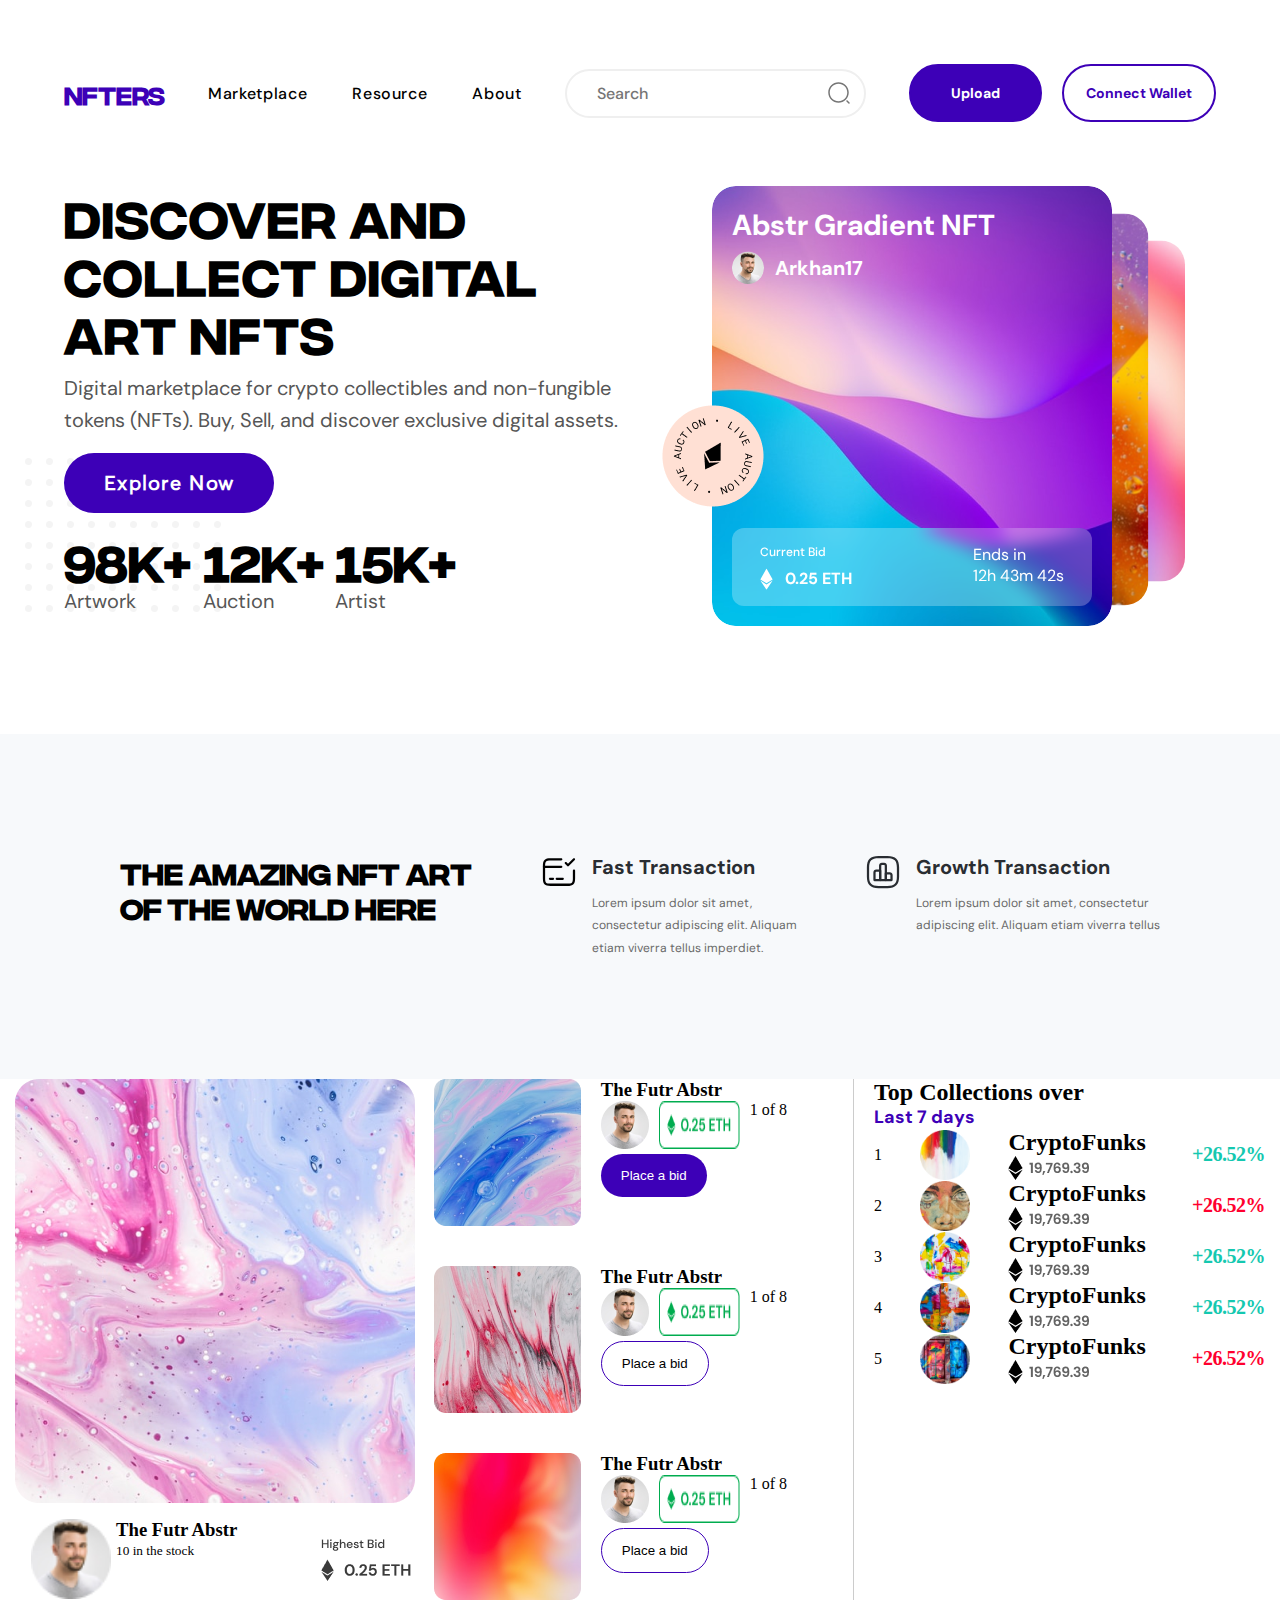
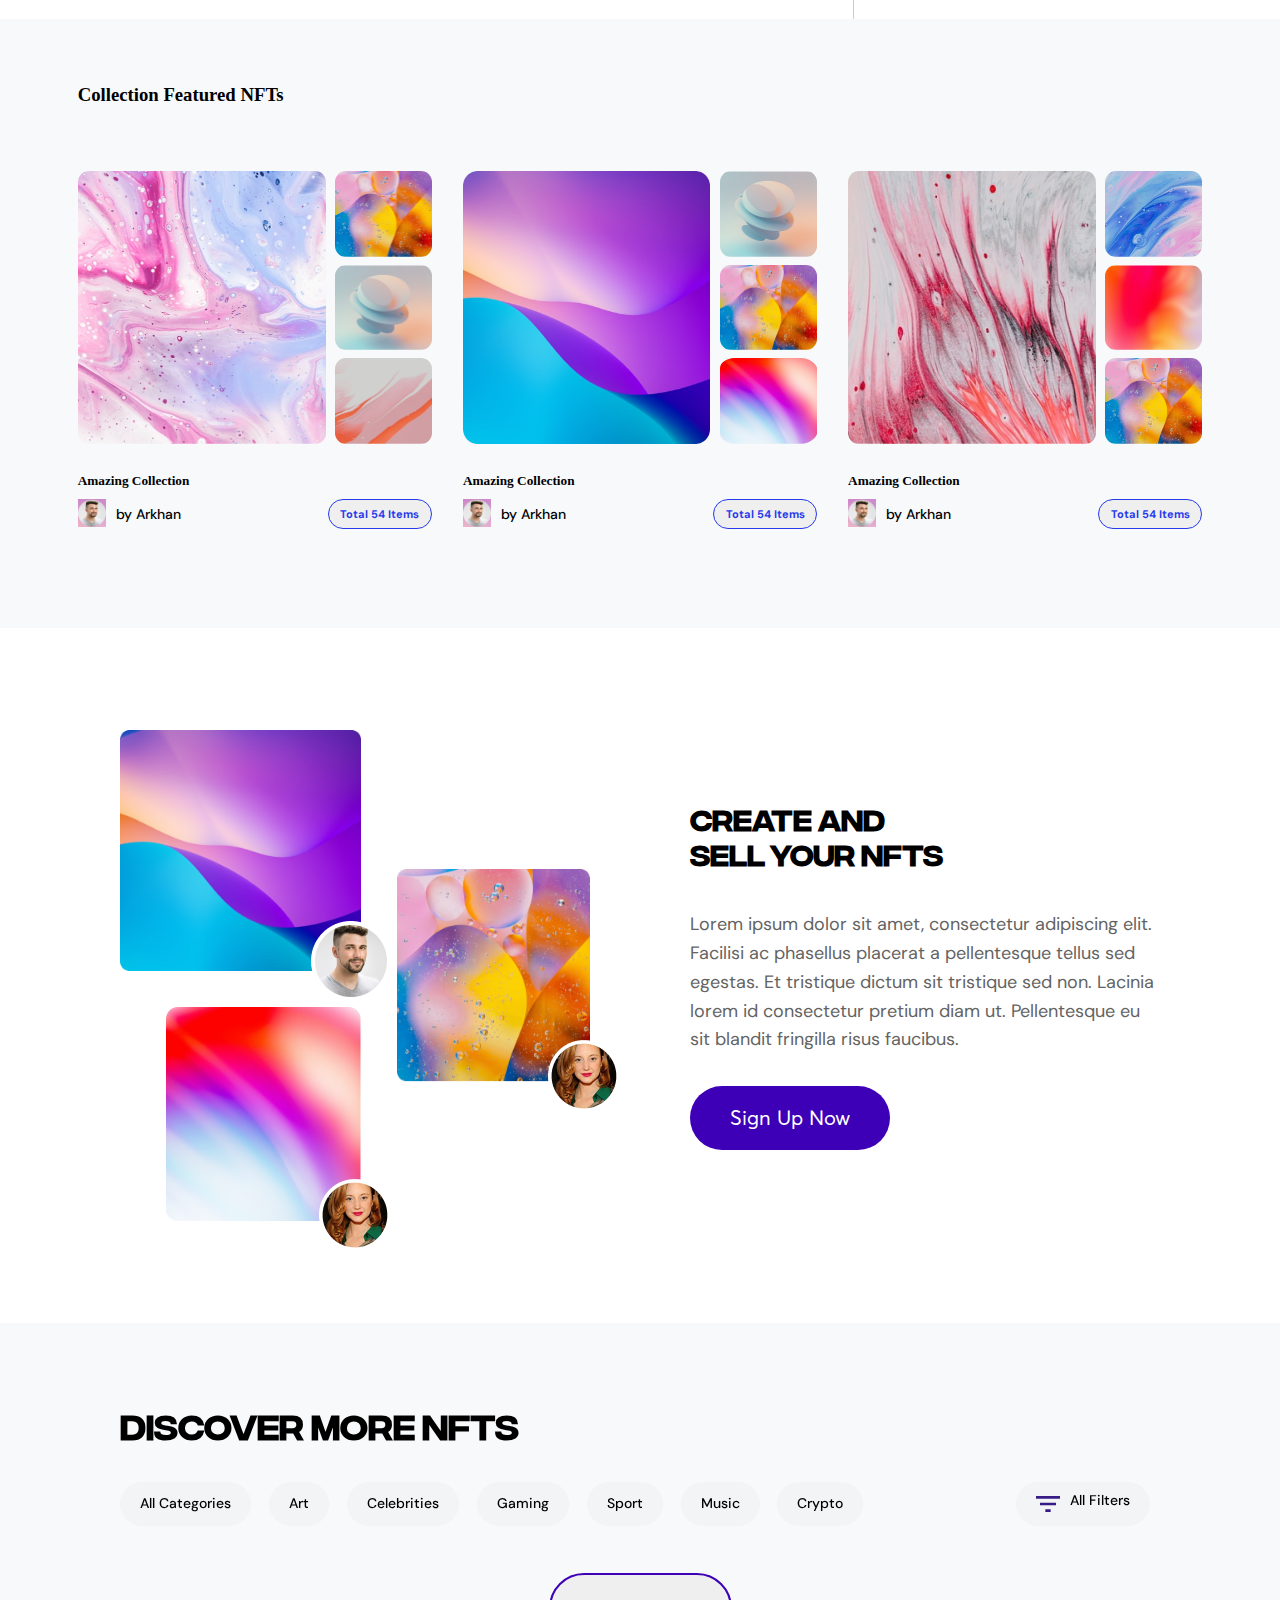
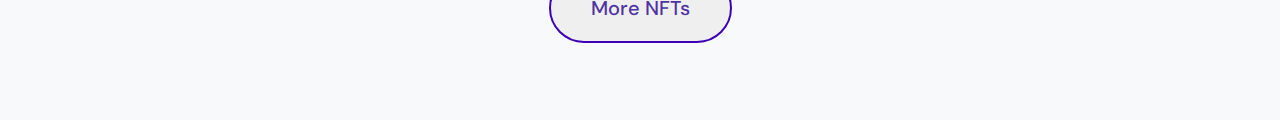
==== commit 1922a7d2: "sell nft" ====
--- a/index.html
+++ b/index.html
@@ -286,6 +286,130 @@
     </section>
 
     <!--End Top Collection-->
+
+    <!--collection section-->
+    <div class="collection">
+      <div class="collection__site">
+        <h3 class="hero_left_data_item2">Collection Featured NFTs</h3>
+        <div class="collection__container">
+          <div class="user_collection">
+            <div class="user_collection__grid">
+              <img class="large-img" src="hero_assets/unsplash-1.png" alt="" />
+              <div class="small-images">
+                <img src="hero_assets/unsplash-2.png" alt="" />
+                <img src="hero_assets/unsplash-3.png" alt="" />
+                <img src="hero_assets/unsplash-4.png" alt="" />
+              </div>
+            </div>
+            <div class="user_collection__info">
+              <h5 class="h5">Amazing Collection</h5>
+              <div class="details">
+                <div class="user-info">
+                  <img src="hero_assets/Ellipse 95.png" alt="" />
+                  <div class="by">by Arkhan</div>
+                </div>
+                <button class="collectionBtn">Total 54 Items</button>
+              </div>
+            </div>
+          </div>
+
+          <div class="user_collection">
+            <div class="user_collection__grid">
+              <img
+                class="large-img"
+                src="hero_assets/unsplash_E8Ufcyxz514.png"
+                alt=""
+              />
+              <div class="small-images">
+                <img src="hero_assets/unsplash-3.png" alt="" />
+                <img src="hero_assets/unsplash-2.png" alt="" />
+                <img src="hero_assets/unsplash-7.png" alt="" />
+              </div>
+            </div>
+            <div class="user_collection__info">
+              <h5 class="h5">Amazing Collection</h5>
+              <div class="details">
+                <div class="user-info">
+                  <img src="hero_assets/Ellipse 95.png" alt="" />
+                  <div class="by">by Arkhan</div>
+                </div>
+                <button class="collectionBtn">Total 54 Items</button>
+              </div>
+            </div>
+          </div>
+
+          <div class="user_collection">
+            <div class="user_collection__grid">
+              <img class="large-img" src="hero_assets/unsplash-8.png" alt="" />
+              <div class="small-images">
+                <img src="hero_assets/unsplash-9.png" alt="" />
+                <img src="hero_assets/unsplash-10.png" alt="" />
+                <img src="hero_assets/unsplash-2.png" alt="" />
+              </div>
+            </div>
+            <div class="user_collection__info">
+              <h5 class="h5">Amazing Collection</h5>
+              <div class="details">
+                <div class="user-info">
+                  <img src="hero_assets/Ellipse 95.png" alt="" />
+                  <div class="by">by Arkhan</div>
+                </div>
+                <button class="collectionBtn">Total 54 Items</button>
+              </div>
+            </div>
+          </div>
+        </div>
+      </div>
+    </div>
+
+    <!--End collection section-->
+
+    <!--sell-up-->
+    <div class="sell-up-nft">
+      <div class="sell-up-nft-left">
+        <div class="sell-up-nft-left-col1">
+          <div class="sell-up-nft-left-col1-top">
+            <img
+              src="./sell_up_NFT/sellprofilepic1.png"
+              alt=""
+              class="sell-profile-pic1"
+            />
+            <img src="./sell_up_NFT/sellimg1.png" alt="" />
+          </div>
+          <div class="sell-up-nft-left-col1-down">
+            <img
+              src="./sell_up_NFT/sellprofilepic2.png"
+              alt=""
+              class="sell-profile-pic3"
+            />
+            <img src="./sell_up_NFT/sellimg3.png" alt="" />
+          </div>
+        </div>
+        <div class="sell-up-nft-left-col2">
+          <img
+            src="./sell_up_NFT/sellprofilepic2.png"
+            alt=""
+            class="sell-profile-pic2"
+          />
+          <img src="./sell_up_NFT/sellimg2.png" alt="" />
+        </div>
+      </div>
+      <div class="sell-up-nft-right">
+        <h3 class="sell-up-nft-right-title">
+          Create and<br />
+          sell your NFTs
+        </h3>
+        <p class="sell-up-nft-right-text">
+          Lorem ipsum dolor sit amet, consectetur adipiscing elit. Facilisi ac
+          phasellus placerat a pellentesque tellus sed egestas. Et tristique
+          dictum sit tristique sed non. Lacinia lorem id consectetur pretium
+          diam ut. Pellentesque eu sit blandit fringilla risus faucibus.
+        </p>
+        <button class="sell-up-nft-right-btn">Sign Up Now</button>
+      </div>
+    </div>
+
+    <!--End sell-up-->
 
     <!-- Discover more NFTS -->
     <div class="disc-nft">
@@ -360,83 +484,6 @@
       </div>
     </div>
     <!-- End discover more nfts -->
-
-    <!--collection section-->
-    <div class="collection">
-      <div class="collection__site">
-        <h3 class="hero_left_data_item2">Collection Featured NFTs</h3>
-        <div class="collection__container">
-          <div class="user_collection">
-            <div class="user_collection__grid">
-              <img class="large-img" src="hero_assets/unsplash-1.png" alt="" />
-              <div class="small-images">
-                <img src="hero_assets/unsplash-2.png" alt="" />
-                <img src="hero_assets/unsplash-3.png" alt="" />
-                <img src="hero_assets/unsplash-4.png" alt="" />
-              </div>
-            </div>
-            <div class="user_collection__info">
-              <h5 class="h5">Amazing Collection</h5>
-              <div class="details">
-                <div class="user-info">
-                  <img src="hero_assets/Ellipse 95.png" alt="" />
-                  <div class="by">by Arkhan</div>
-                </div>
-                <button class="collectionBtn">Total 54 Items</button>
-              </div>
-            </div>
-          </div>
-
-          <div class="user_collection">
-            <div class="user_collection__grid">
-              <img
-                class="large-img"
-                src="hero_assets/unsplash_E8Ufcyxz514.png"
-                alt=""
-              />
-              <div class="small-images">
-                <img src="hero_assets/unsplash-3.png" alt="" />
-                <img src="hero_assets/unsplash-2.png" alt="" />
-                <img src="hero_assets/unsplash-7.png" alt="" />
-              </div>
-            </div>
-            <div class="user_collection__info">
-              <h5 class="h5">Amazing Collection</h5>
-              <div class="details">
-                <div class="user-info">
-                  <img src="hero_assets/Ellipse 95.png" alt="" />
-                  <div class="by">by Arkhan</div>
-                </div>
-                <button class="collectionBtn">Total 54 Items</button>
-              </div>
-            </div>
-          </div>
-
-          <div class="user_collection">
-            <div class="user_collection__grid">
-              <img class="large-img" src="hero_assets/unsplash-8.png" alt="" />
-              <div class="small-images">
-                <img src="hero_assets/unsplash-9.png" alt="" />
-                <img src="hero_assets/unsplash-10.png" alt="" />
-                <img src="hero_assets/unsplash-2.png" alt="" />
-              </div>
-            </div>
-            <div class="user_collection__info">
-              <h5 class="h5">Amazing Collection</h5>
-              <div class="details">
-                <div class="user-info">
-                  <img src="hero_assets/Ellipse 95.png" alt="" />
-                  <div class="by">by Arkhan</div>
-                </div>
-                <button class="collectionBtn">Total 54 Items</button>
-              </div>
-            </div>
-          </div>
-        </div>
-      </div>
-    </div>
-
-    <!--End collection section-->
   </body>
   <script src="script.js"></script>
 </html>
--- a/style.css
+++ b/style.css
@@ -1880,4 +1880,88 @@
 .collectionBtn:hover {
   color: #fff;
   background-color: #2639ed;
+}
+
+.sell-up-nft {
+  display: flex;
+  margin: 102px 120px;
+  align-items: center;
+  justify-content: space-between;
+  gap: 100px;
+}
+.sell-up-nft-left {
+  width: 50%;
+  display: flex;
+  align-items: center;
+  gap: 36px;
+}
+.sell-up-nft-left-col1 {
+  display: flex;
+  flex-direction: column;
+  gap: 36px;
+}
+.sell-up-nft-left-col1-top {
+  position: relative;
+}
+.sell-up-nft-left-col1-top .sell-profile-pic1 {
+  position: absolute;
+  right: -30px;
+  bottom: -30px;
+}
+.sell-up-nft-left-col1-down {
+  margin-top: auto;
+  margin-left: auto;
+  position: relative;
+}
+.sell-up-nft-left-col1-down .sell-profile-pic3 {
+  position: absolute;
+  right: -30px;
+  bottom: -30px;
+}
+.sell-up-nft-left-col2 {
+  position: relative;
+}
+.sell-up-nft-left-col2 .sell-profile-pic2 {
+  position: absolute;
+  right: -30px;
+  bottom: -30px;
+}
+.sell-up-nft-right {
+  width: 50%;
+}
+.sell-up-nft-right-title {
+  font-family: "Integral CF", sans-serif;
+  font-size: 1.8rem;
+  text-transform: uppercase;
+  padding-bottom: 40px;
+}
+.sell-up-nft-right-text {
+  font-size: 1.125rem;
+  font-family: "DM Sans", sans-serif;
+  color: #636363;
+  font-size: 18px;
+  line-height: 28.8px;
+  padding-bottom: 32px;
+}
+.sell-up-nft-right-btn {
+  padding: 20px 40px;
+  color: #ffffff;
+  background-color: #3d00b7;
+  font-family: "Averta Demo", sans-serif;
+  font-size: 1.25rem;
+  border-radius: 50px;
+  border-style: none;
+}
+
+@media (max-width: 799px) {
+  .sell-up-nft {
+    flex-direction: column;
+  }
+  .sell-up-nft-right {
+    width: 100%;
+    text-align: center;
+  }
+  .sell-up-nft-left {
+    width: 100%;
+  }
 }/*# sourceMappingURL=style.css.map */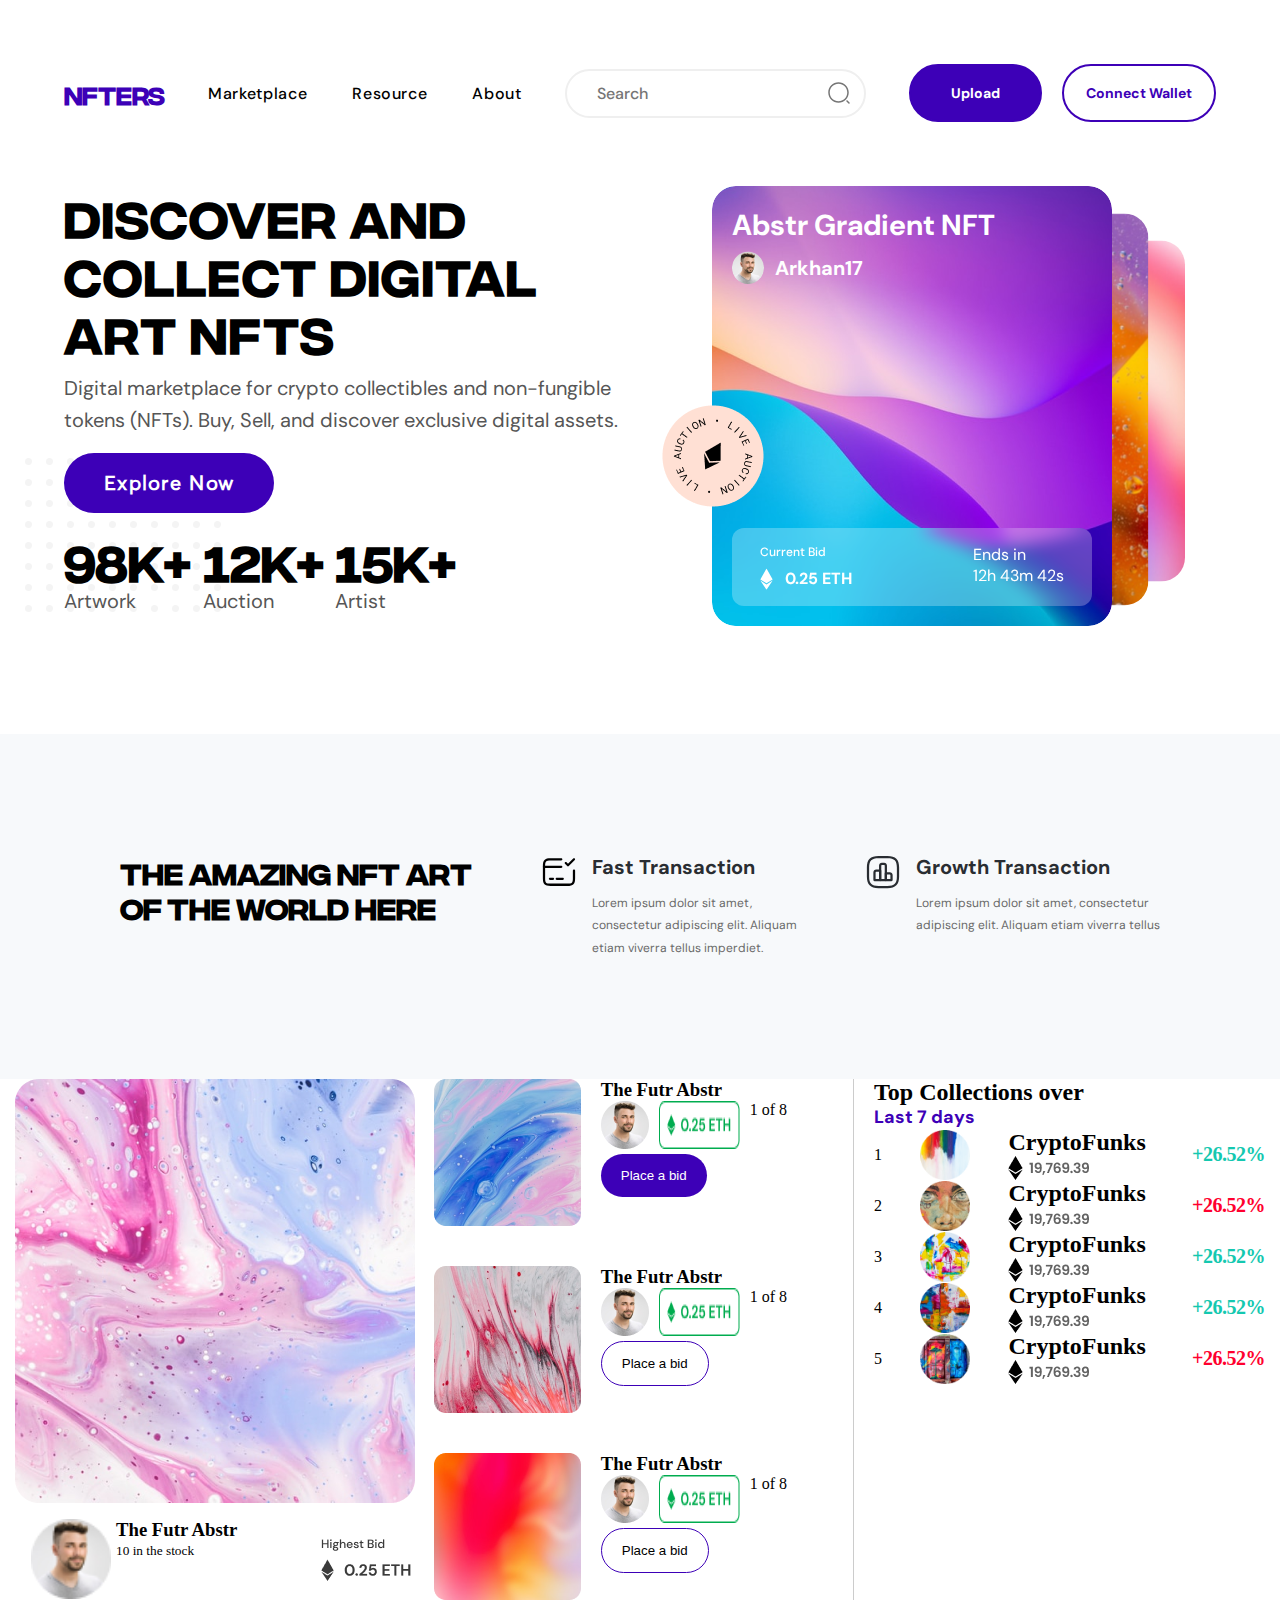
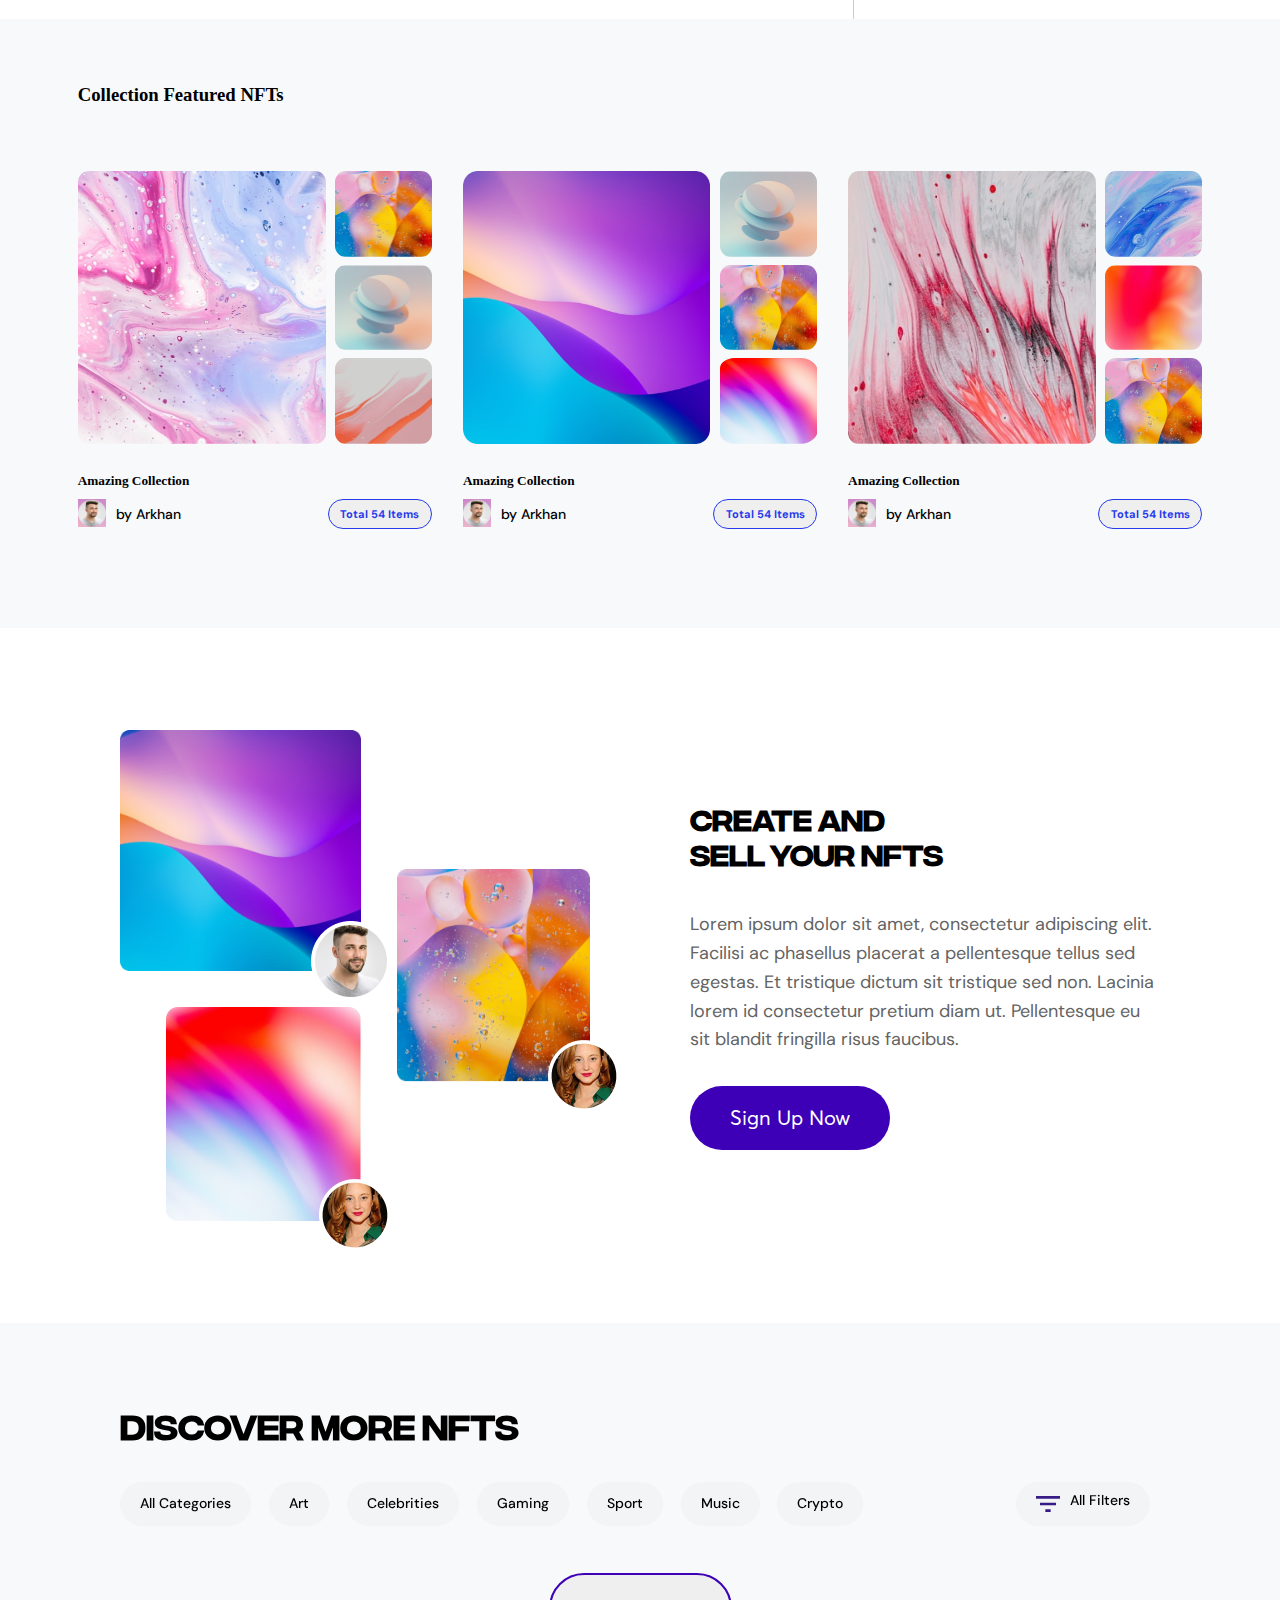
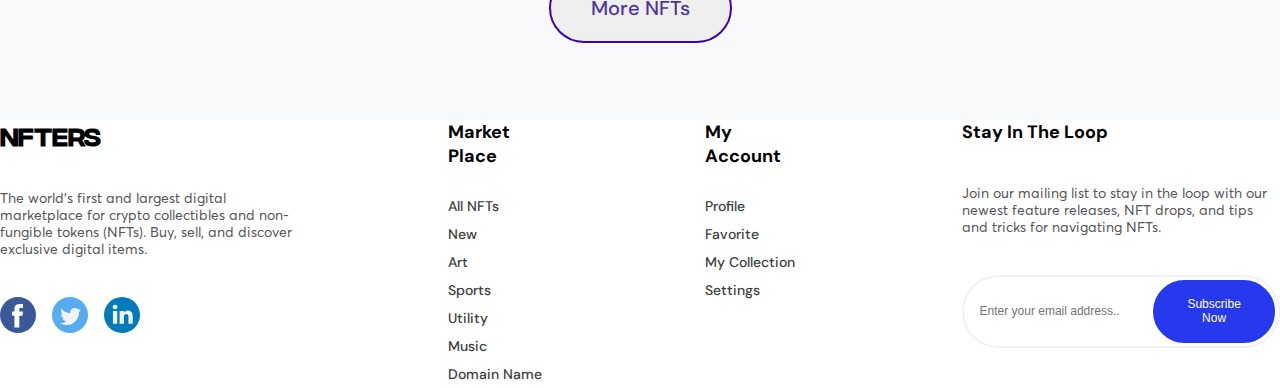
==== commit 700f6663: "footer" ====
--- a/index.html
+++ b/index.html
@@ -484,6 +484,83 @@
       </div>
     </div>
     <!-- End discover more nfts -->
+
+    <!--Footer-->
+    <footer class="footer">
+      <div class="footer_nftrs_col">
+        <div class="footer_nftrs_col_title">NFTERS</div>
+        <div class="footer_nftrs_col_text">
+          The world’s first and largest digital marketplace for crypto
+          collectibles and non-fungible tokens (NFTs). Buy, sell, and discover
+          exclusive digital items.
+        </div>
+        <div class="footer_nftrs_col_socials">
+          <img src="footer_assets/facebook.svg" alt="facebook" />
+          <img src="footer_assets/twitter.svg" alt="twitter" />
+          <img src="footer_assets/linkedin.svg" alt="linkedin" />
+        </div>
+      </div>
+      <!--End NFTERS -->
+      <div class="footer_market_place_col">
+        <div class="footer_market_place_col_title">Market Place</div>
+        <ul class="footer_market_place_col_list">
+          <li class="footer_market_place_col_list_item">
+            <a href="#">All NFTs</a>
+          </li>
+          <li class="footer_market_place_col_list_item"><a href="#">New</a></li>
+          <li class="footer_market_place_col_list_item"><a href="#">Art</a></li>
+          <li class="footer_market_place_col_list_item">
+            <a href="#">Sports</a>
+          </li>
+          <li class="footer_market_place_col_list_item">
+            <a href="#">Utility</a>
+          </li>
+          <li class="footer_market_place_col_list_item">
+            <a href="#">Music</a>
+          </li>
+          <li class="footer_market_place_col_list_item">
+            <a href="#">Domain Name</a>
+          </li>
+        </ul>
+      </div>
+      <!--End Market Place-->
+      <div class="footer_my_account_col">
+        <div class="footer_my_account_col_title">My Account</div>
+        <ul class="footer_my_account_col_list">
+          <li class="footer_my_account_col_list_item">
+            <a href="#">Profile</a>
+          </li>
+          <li class="footer_my_account_col_list_item">
+            <a href="#">Favorite</a>
+          </li>
+          <li class="footer_my_account_col_list_item">
+            <a href="#">My Collection</a>
+          </li>
+          <li class="footer_my_account_col_list_item">
+            <a href="#">Settings</a>
+          </li>
+        </ul>
+      </div>
+      <!--End My Account-->
+      <div class="footer_stay_in_the_loop">
+        <div class="footer_stay_in_the_loop_title">Stay in The Loop</div>
+        <div class="footer_stay_in_the_loop_text">
+          Join our mailing list to stay in the loop with our newest feature
+          releases, NFT drops, and tips and tricks for navigating NFTs.
+        </div>
+        <div class="footer_stay_in_the_loop_subscribe_box">
+          <input
+            class="footer_stay_in_the_loop_subscribe_box_input"
+            type="text"
+            placeholder="Enter your email address.."
+          />
+          <button class="footer_stay_in_the_loop_subscribe_box_btn">
+            Subscribe Now
+          </button>
+        </div>
+      </div>
+    </footer>
+    <!--End Footer-->
   </body>
   <script src="script.js"></script>
 </html>
--- a/style.css
+++ b/style.css
@@ -1964,4 +1964,132 @@
   .sell-up-nft-left {
     width: 100%;
   }
+}
+.footer {
+  display: flex;
+  gap: 12%;
+}
+.footer_nftrs_col {
+  display: flex;
+  flex-direction: column;
+  gap: 15%;
+  width: 37%;
+}
+.footer_nftrs_col_title {
+  font-family: "Integral CF", sans-serif;
+  font-size: 1.5rem;
+  font-weight: 700;
+}
+.footer_nftrs_col_text {
+  color: #565656;
+  font-family: "Averta Demo", sans-serif;
+  font-size: 0.875rem;
+  font-weight: 400;
+}
+.footer_nftrs_col_socials {
+  display: inline-flex;
+  gap: 16px;
+}
+.footer_nftrs_col_socials img {
+  cursor: pointer;
+}
+.footer_market_place_col {
+  width: 13%;
+  font-family: "DM Sans", sans-serif;
+}
+.footer_market_place_col_title {
+  font-size: 1.125rem;
+  font-weight: 700;
+  text-transform: capitalize;
+  margin-bottom: 24px;
+}
+.footer_market_place_col_list {
+  list-style: none;
+}
+.footer_market_place_col_list_item a {
+  text-decoration: none;
+  color: #3d3d3d;
+  font-size: 0.875rem;
+  font-weight: 500;
+  line-height: 200%;
+}
+.footer_market_place_col_list_item a:hover {
+  color: #3d00b7;
+}
+.footer_market_place_col_list_item a:focus {
+  color: #3d00b7;
+}
+.footer_my_account_col {
+  width: 13%;
+  font-family: "DM Sans", sans-serif;
+}
+.footer_my_account_col_title {
+  font-size: 1.125rem;
+  font-weight: 700;
+  text-transform: capitalize;
+  margin-bottom: 24px;
+}
+.footer_my_account_col_list {
+  list-style: none;
+}
+.footer_my_account_col_list_item a {
+  text-decoration: none;
+  color: #3d3d3d;
+  font-size: 0.875rem;
+  font-weight: 500;
+  line-height: 200%;
+}
+.footer_my_account_col_list_item a:hover {
+  color: #3d00b7;
+}
+.footer_my_account_col_list_item a:focus {
+  color: #3d00b7;
+}
+.footer_stay_in_the_loop {
+  width: 40%;
+  display: flex;
+  flex-direction: column;
+  gap: 15%;
+  font-family: "DM Sans", sans-serif;
+}
+.footer_stay_in_the_loop_title {
+  font-size: 1.125rem;
+  font-weight: 700;
+  text-transform: capitalize;
+}
+.footer_stay_in_the_loop_text {
+  color: #565656;
+  font-family: "Averta Demo", sans-serif;
+  font-size: 0.875rem;
+  font-weight: 400;
+}
+.footer_stay_in_the_loop_subscribe_box {
+  border: 2px solid #f1f1f1;
+  border-radius: 45.595px;
+  background: #ffffff;
+  display: inline-flex;
+  justify-content: space-between;
+}
+.footer_stay_in_the_loop_subscribe_box_input {
+  margin: 5%;
+  color: #959595;
+  font-size: 0.75rem;
+  font-weight: 400;
+  outline: none;
+  border: none;
+}
+.footer_stay_in_the_loop_subscribe_box_btn {
+  background-color: #2639ed;
+  color: #ffffff;
+  border: 2px solid #2639ed;
+  padding: 15.2px 30.4px;
+  font-size: 0.75rem;
+  font-weight: 400;
+  border-radius: 45.595px;
+  margin: 1%;
+  cursor: pointer;
+}
+.footer_stay_in_the_loop_subscribe_box_btn:hover {
+  background-color: #ffffff;
+  color: #2639ed;
 }/*# sourceMappingURL=style.css.map */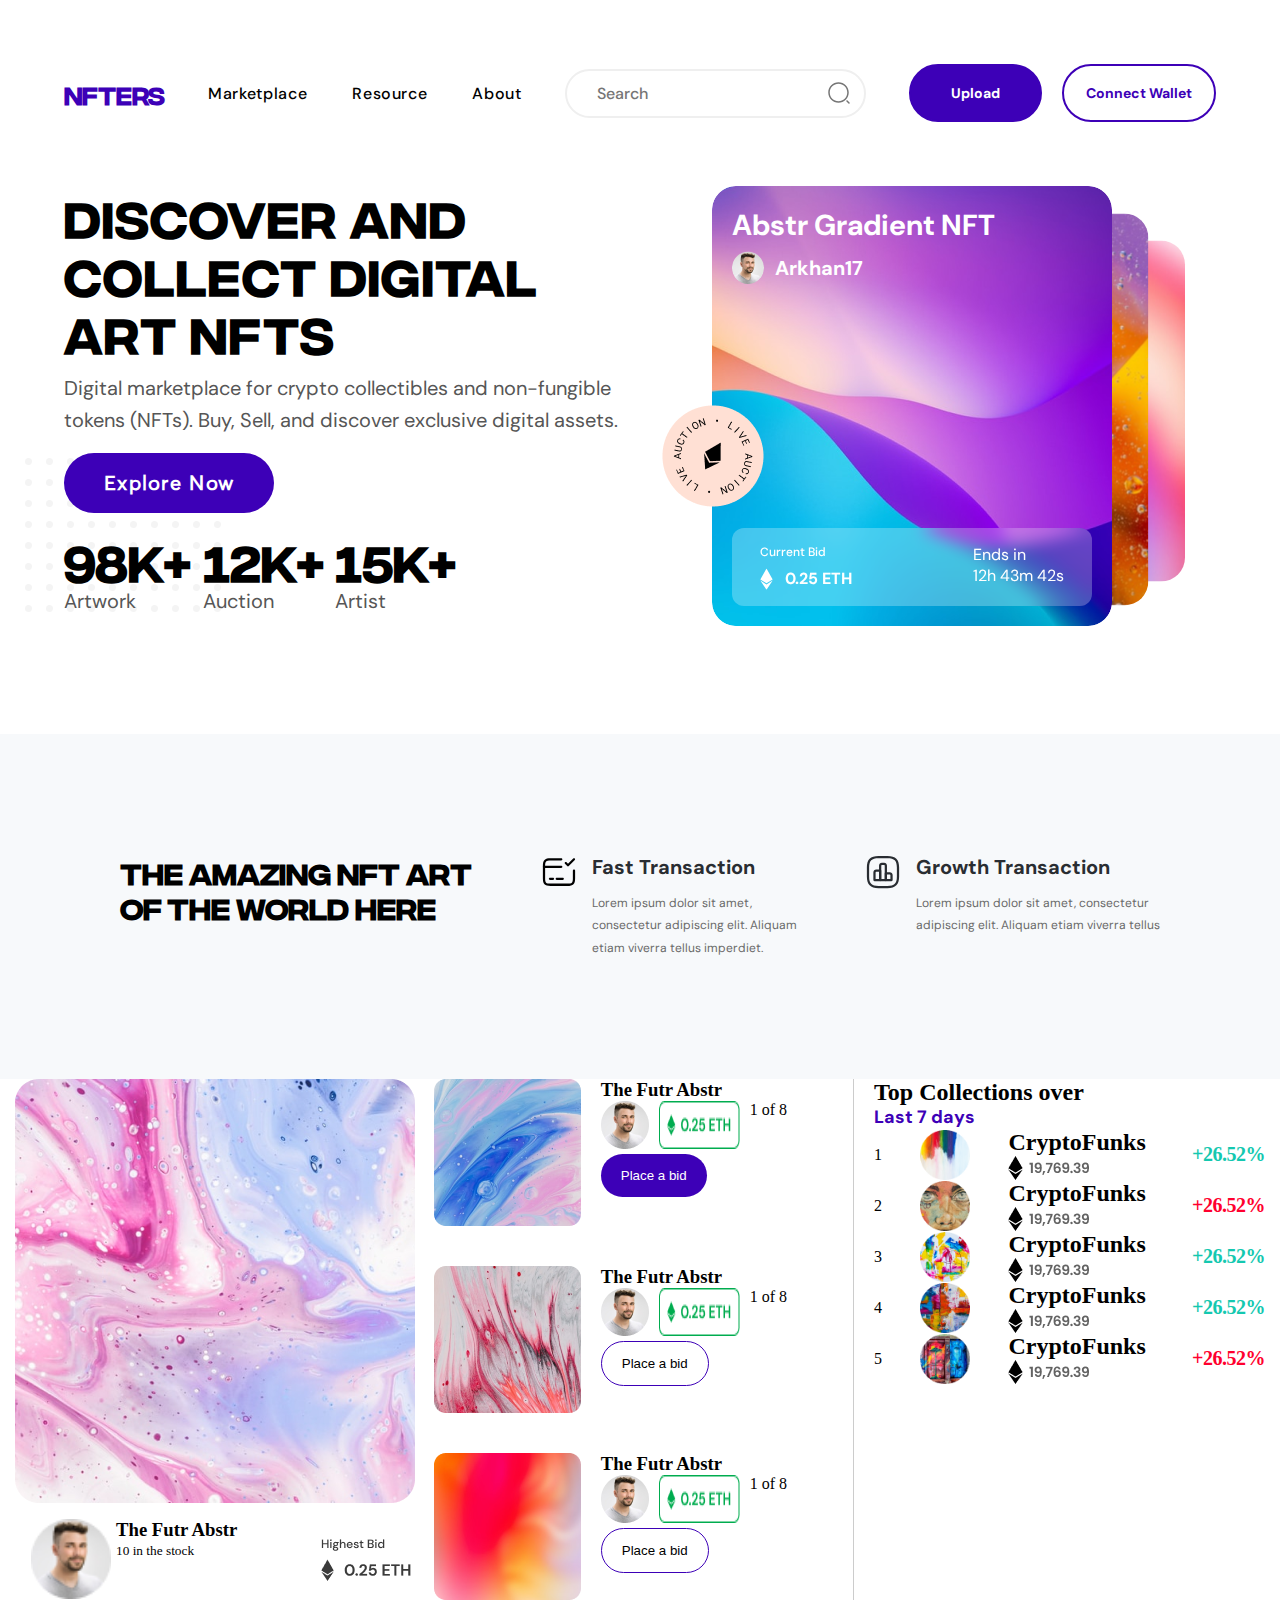
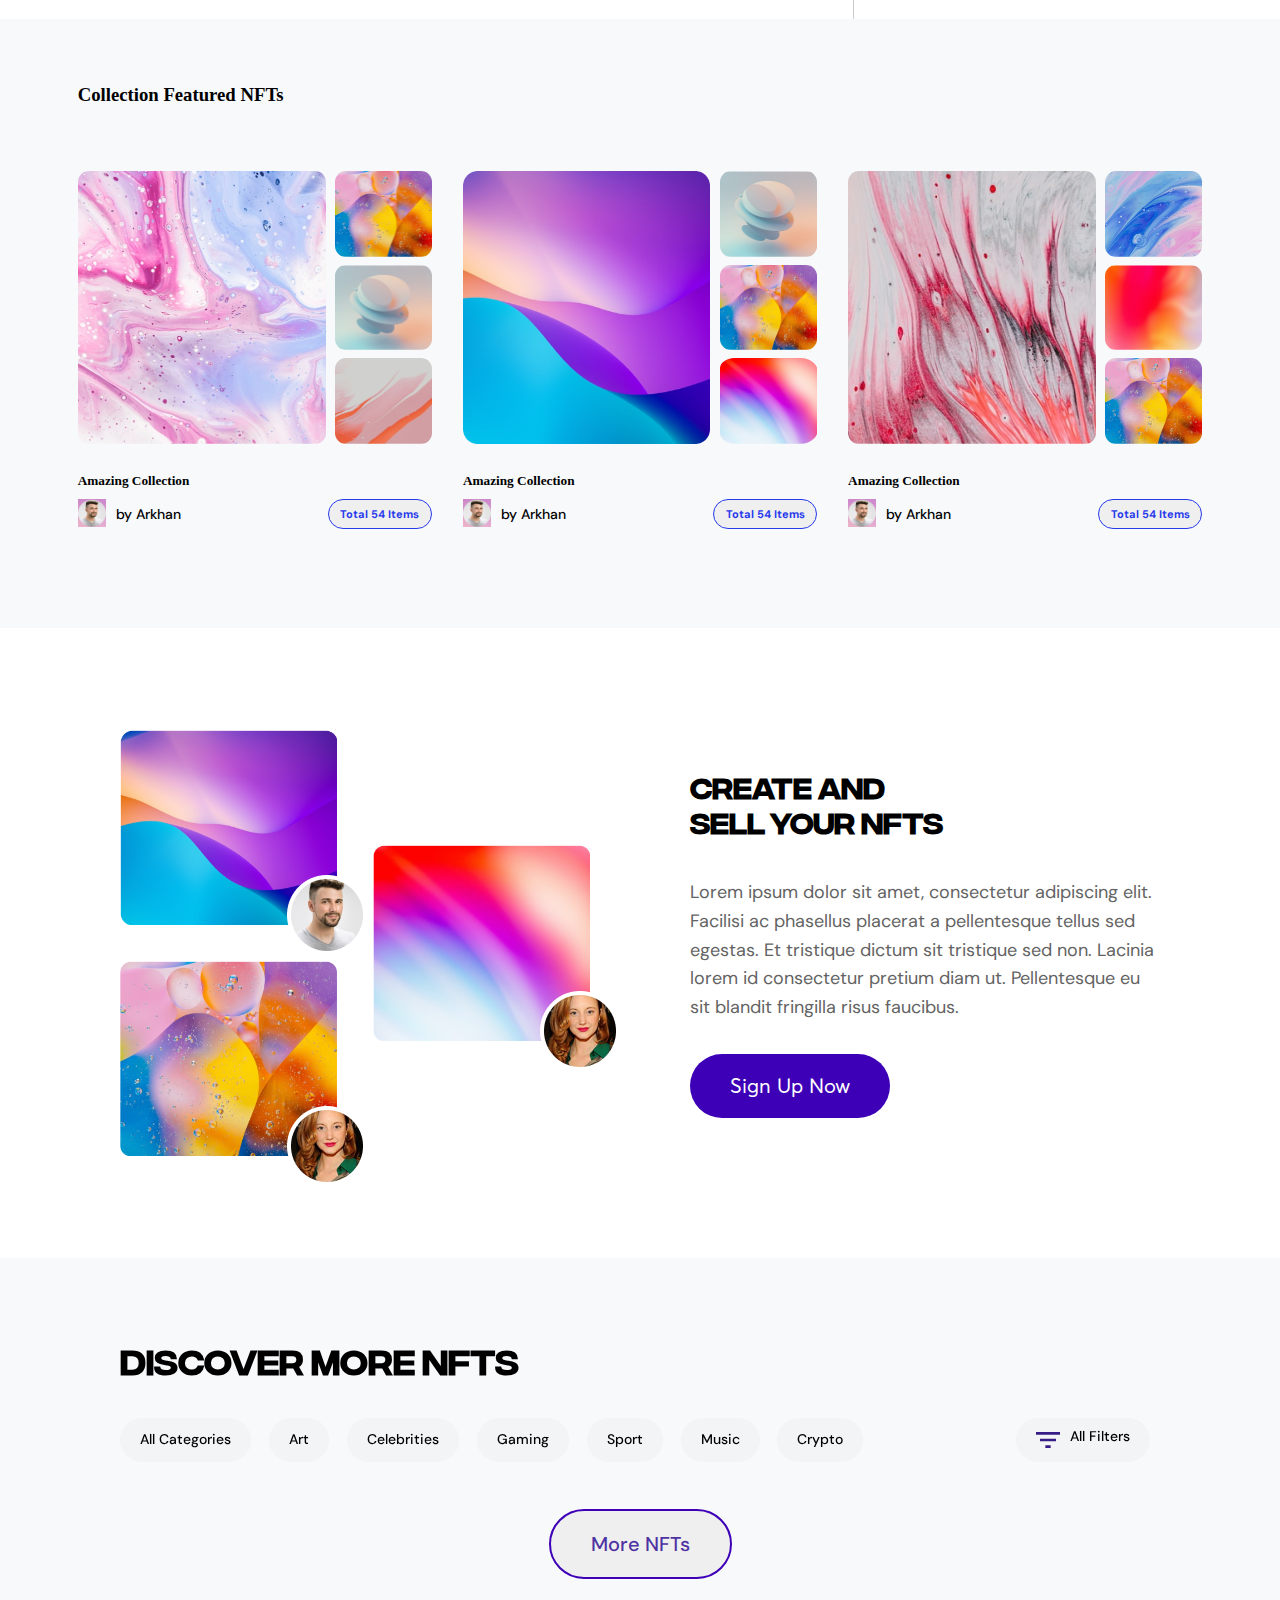
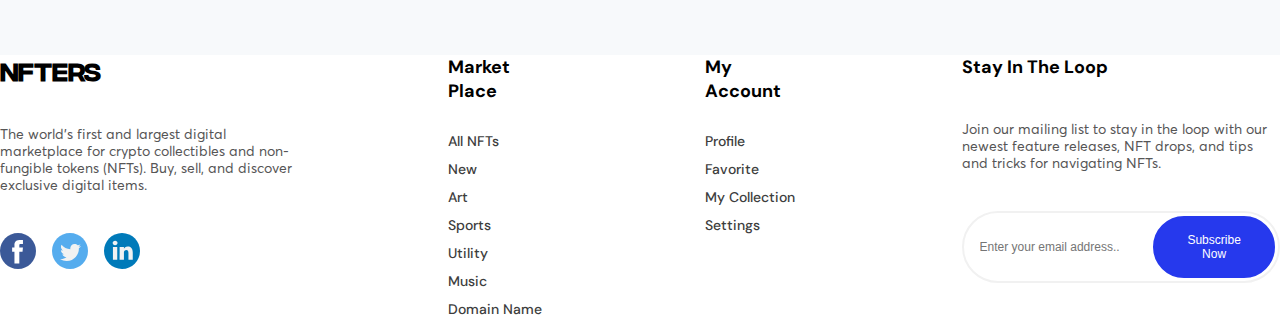
==== commit 0f6e2c7c: "all section join" ====
--- a/index.html
+++ b/index.html
@@ -369,29 +369,23 @@
       <div class="sell-up-nft-left">
         <div class="sell-up-nft-left-col1">
           <div class="sell-up-nft-left-col1-top">
-            <img
-              src="./sell_up_NFT/sellprofilepic1.png"
+            <img src="sell/Group 105.png" alt="" class="sell-profile-pic1" />
+            <img
+              src="discover_more_nfts_assets/images/nft-image-1.png"
               alt=""
-              class="sell-profile-pic1"
-            />
-            <img src="./sell_up_NFT/sellimg1.png" alt="" />
+            />
           </div>
           <div class="sell-up-nft-left-col1-down">
-            <img
-              src="./sell_up_NFT/sellprofilepic2.png"
+            <img src="sell/Group 107.png" alt="" class="sell-profile-pic3" />
+            <img
+              src="discover_more_nfts_assets/images/nft-image-2.png"
               alt=""
-              class="sell-profile-pic3"
-            />
-            <img src="./sell_up_NFT/sellimg3.png" alt="" />
+            />
           </div>
         </div>
         <div class="sell-up-nft-left-col2">
-          <img
-            src="./sell_up_NFT/sellprofilepic2.png"
-            alt=""
-            class="sell-profile-pic2"
-          />
-          <img src="./sell_up_NFT/sellimg2.png" alt="" />
+          <img src="sell/Group 107.png" alt="" class="sell-profile-pic2" />
+          <img src="discover_more_nfts_assets/images/nft-image-3.png" alt="" />
         </div>
       </div>
       <div class="sell-up-nft-right">
